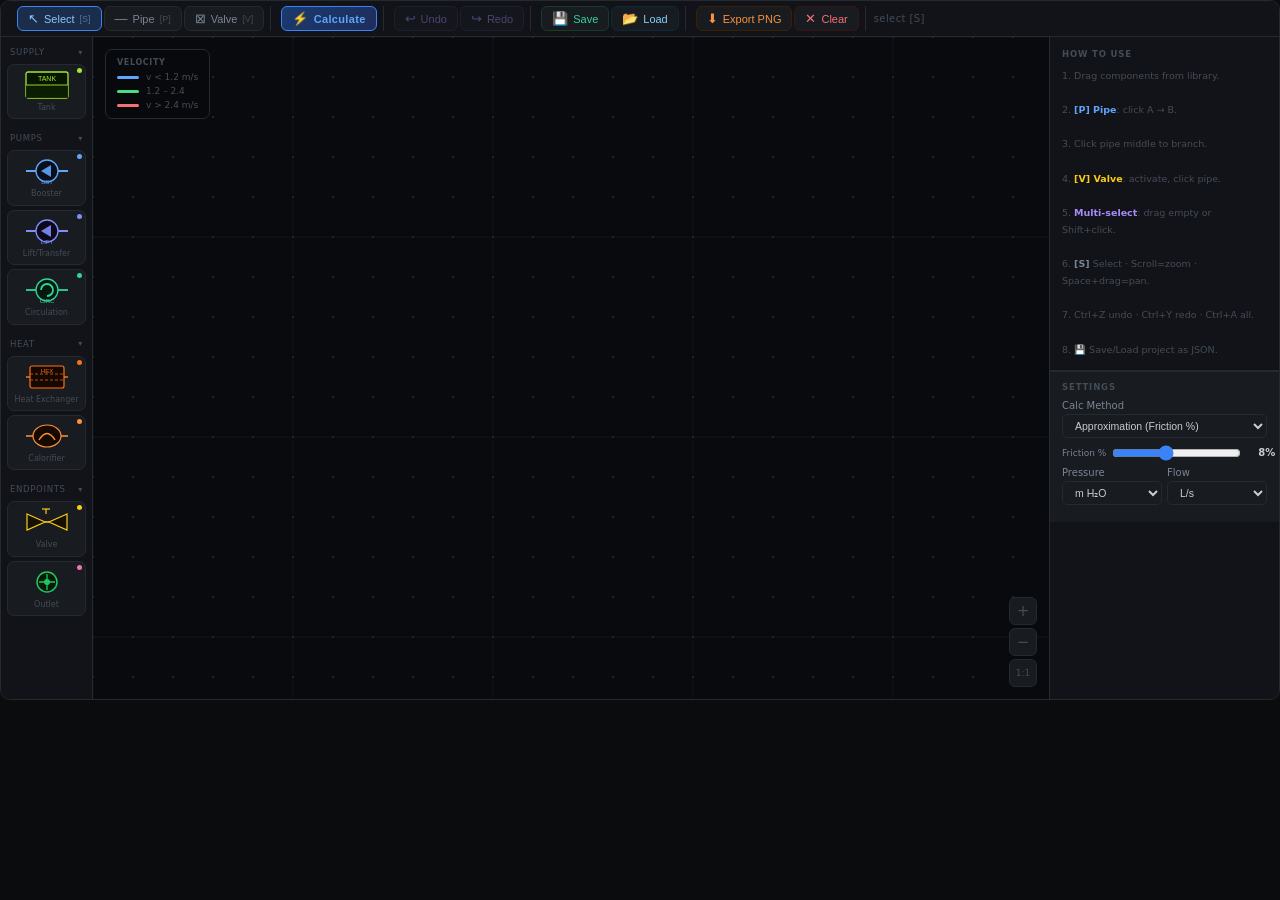
==== index.html @ 81c9b63c "Rename HCE12.html to index.html" ====
<!DOCTYPE html>
<html lang="en">
<head>
<meta charset="UTF-8">
<title>Hydraulic P&ID v12</title>
<style>
*{box-sizing:border-box;margin:0;padding:0}
:root{
  --bg:#0b0c0e;--bg2:#111318;--bg3:#181b20;--bg4:#1e2228;
  --brd:#252930;--brd2:#2e343d;
  --txt:#c8cdd6;--txt2:#7a8494;--txt3:#444c58;
  --blue:#3b82f6;--blue2:#1d4ed8;--blue-dim:#1a2d4a;
  --green:#22c55e;--green-dim:#0d2818;
  --red:#ef4444;--red-dim:#2a0d0d;
  --orange:#f97316;--orange-dim:#2a1200;
  --yellow:#eab308;--yellow-dim:#221a00;
  --purple:#a78bfa;--purple-dim:#1e1535;
}
body{background:var(--bg);color:var(--txt);font-family:'Segoe UI',system-ui,sans-serif;font-size:12px}
#app{display:flex;flex-direction:column;height:700px;border:1px solid var(--brd);border-radius:10px;overflow:hidden;background:var(--bg)}

/* ═══ TOP TOOLBAR ═══ */
#bar{display:flex;align-items:center;gap:2px;padding:5px 10px;border-bottom:1px solid var(--brd);background:var(--bg2);flex-shrink:0;flex-wrap:wrap}
.tb-group{display:flex;align-items:center;gap:2px;padding:0 6px;border-right:1px solid var(--brd);margin-right:2px}
.tb-group:last-child{border-right:none;margin-right:0}
.tb{display:inline-flex;align-items:center;gap:5px;padding:5px 10px;font-size:11px;border:1px solid var(--brd);border-radius:6px;background:var(--bg3);color:var(--txt2);cursor:pointer;user-select:none;white-space:nowrap;transition:all .15s;font-weight:500}
.tb:hover{background:var(--bg4);color:var(--txt);border-color:var(--brd2)}
.tb.on{background:var(--blue-dim);border-color:var(--blue);color:#93c5fd}
.tb.red{color:#f87171;border-color:#3a1515}.tb.red:hover{background:var(--red-dim)}
.tb.calc{background:linear-gradient(135deg,#1a3a6e,#1e2d5a);color:#60a5fa;border-color:var(--blue);font-weight:600;letter-spacing:.03em}
.tb.calc:hover{background:linear-gradient(135deg,#1f4480,#2534a0);color:#93c5fd}
.tb.undo{color:var(--purple);border-color:#3a2a5a}.tb.undo:hover{background:var(--purple-dim)}
.tb.pdf{color:#fb923c;border-color:#3a2000}.tb.pdf:hover{background:var(--orange-dim)}
.tb-icon{font-size:13px;line-height:1}
#mtag{font-size:10px;color:var(--txt3);margin-left:4px;letter-spacing:.04em}

/* ═══ BODY ═══ */
#body{display:flex;flex:1;overflow:hidden;min-height:0}

/* ═══ LIBRARY ═══ */
#lib{width:92px;border-right:1px solid var(--brd);background:var(--bg2);overflow-y:auto;padding:8px 6px;flex-shrink:0;display:flex;flex-direction:column;gap:0}
.lib-group{margin-bottom:8px}
.lib-group-header{display:flex;align-items:center;justify-content:space-between;font-size:8.5px;color:var(--txt3);text-transform:uppercase;letter-spacing:.08em;margin-bottom:5px;padding:2px 3px;cursor:pointer;border-radius:3px;user-select:none}
.lib-group-header:hover{color:var(--txt2)}
.lib-group-header .arr{font-size:8px;transition:transform .15s}
.lib-group.collapsed .arr{transform:rotate(-90deg)}
.lib-group.collapsed .lib-group-items{display:none}
.li{display:flex;flex-direction:column;align-items:center;gap:3px;padding:6px 4px 5px;border:1px solid var(--brd);border-radius:7px;cursor:grab;margin-bottom:4px;background:var(--bg3);user-select:none;transition:all .15s;position:relative}
.li:hover{border-color:var(--blue);background:var(--blue-dim);transform:translateY(-1px);box-shadow:0 3px 12px rgba(59,130,246,.15)}
.li:hover span{color:#93c5fd}
.li span{font-size:8px;color:var(--txt3);text-align:center;line-height:1.3;margin-top:1px}
.li .type-dot{position:absolute;top:3px;right:3px;width:5px;height:5px;border-radius:50%}

/* ═══ CANVAS ═══ */
#cvwrap{flex:1;position:relative;overflow:hidden;background:var(--bg);cursor:default}
#cv{position:absolute;top:0;left:0}
#legends{position:absolute;top:12px;left:12px;background:rgba(8,9,12,.93);border:1px solid var(--brd);border-radius:7px;padding:8px 11px;font-size:9px;pointer-events:none}
.leg-hd{font-size:8px;font-weight:600;color:var(--txt3);letter-spacing:.08em;text-transform:uppercase;margin-bottom:5px}
.leg-row{display:flex;align-items:center;gap:7px;margin-bottom:4px;color:var(--txt3)}
.leg-row:last-child{margin-bottom:0}
.leg-line{width:22px;height:3px;border-radius:2px;flex-shrink:0}
#zctrl{position:absolute;bottom:12px;right:12px;display:flex;flex-direction:column;gap:3px}
.zb{width:28px;height:28px;border:1px solid var(--brd);border-radius:6px;background:var(--bg3);color:var(--txt3);font-size:15px;cursor:pointer;display:flex;align-items:center;justify-content:center;transition:all .12s}
.zb:hover{background:var(--bg4);color:var(--txt);border-color:var(--brd2)}

/* selection box */
#sel-box{position:absolute;pointer-events:none;border:1px dashed var(--blue);background:rgba(59,130,246,.07);display:none;border-radius:2px}

/* ═══ RIGHT PANEL ═══ */
#rp{width:230px;border-left:1px solid var(--brd);display:flex;flex-direction:column;background:var(--bg2);flex-shrink:0;overflow:hidden}
#rp-props{flex:0 0 auto;overflow-y:auto;padding:12px;border-bottom:1px solid var(--brd);max-height:360px}
#rp-results{flex:1;overflow-y:auto;padding:12px;display:none}
#rp-bot{padding:10px 12px;background:var(--bg3);flex-shrink:0;border-top:1px solid var(--brd)}
.stit{font-size:8.5px;font-weight:600;color:var(--txt3);letter-spacing:.1em;text-transform:uppercase;margin-bottom:8px}
.fld{margin-bottom:7px}.fld label{display:flex;align-items:center;gap:4px;font-size:10px;color:var(--txt2);margin-bottom:3px}
.fld input,.fld select{width:100%;padding:4px 8px;font-size:10.5px;border:1px solid var(--brd);border-radius:5px;background:var(--bg3);color:var(--txt);outline:none;transition:border-color .12s}
.fld input:focus{border-color:var(--blue)}
.fld select:focus{border-color:var(--blue)}
.of{border-color:var(--green-dim)!important;background:#020c06!important;color:var(--green)!important;font-weight:500;cursor:default}
.wf{border-color:var(--yellow-dim)!important;background:#110e00!important;color:var(--yellow)!important;font-weight:500}
.uf{border-color:#3a2500!important;background:#100900!important;color:#fb923c!important;font-style:italic}
.urow{display:flex;gap:5px}.urow .fld{flex:1}
.xb{width:100%;padding:4px 8px;font-size:10.5px;background:transparent;border-radius:5px;cursor:pointer;margin-top:4px;border:1px solid var(--brd);color:var(--txt3);transition:all .12s;font-weight:500}
.xb:hover{background:var(--bg4);color:var(--txt)}
.xb.r{color:#f87171;border-color:#3a1515}.xb.r:hover{background:var(--red-dim)}
.xb.g{color:var(--green);border-color:#1a4a1a;background:var(--green-dim)}.xb.g:hover{background:#102010}
.rr{display:flex;justify-content:space-between;align-items:center;padding:4px 0;border-bottom:1px solid var(--brd)}
.rr:last-child{border-bottom:none}
.rl{font-size:9px;color:var(--txt3)}.rv{font-size:10px;font-weight:500;color:var(--txt2)}
.rv.ok{color:var(--green)}.rv.w{color:var(--yellow)}.rv.er{color:var(--red)}.rv.i{color:#60a5fa}.rv.v{color:var(--purple)}
.bdg{display:inline-block;padding:2px 9px;border-radius:5px;font-size:9px;font-weight:700}
.bdg.ok{background:var(--green-dim);color:var(--green);border:1px solid #1a4a1a}
.bdg.er{background:var(--red-dim);color:var(--red);border:1px solid #4a1a1a}
.bdg.w{background:var(--yellow-dim);color:var(--yellow);border:1px solid #4a2a00}
.to{font-size:7px;background:var(--green-dim);color:var(--green);border:1px solid #1a4a1a;border-radius:3px;padding:1px 4px}
.tu{font-size:7px;background:var(--orange-dim);color:#fb923c;border:1px solid #4a2000;border-radius:3px;padding:1px 4px}
.pbox{background:var(--bg3);border:1px solid var(--brd);border-radius:6px;padding:7px 9px;margin-bottom:6px}
.pbox-t{font-size:8px;color:var(--txt3);text-transform:uppercase;letter-spacing:.06em;margin-bottom:4px;font-weight:700}
.sl-r{display:flex;align-items:center;gap:6px;margin-bottom:6px}
.sl-r label{font-size:9px;color:var(--txt2);white-space:nowrap}
.sl-r input[type=range]{flex:1;accent-color:var(--blue)}
.sl-r span{font-size:10px;font-weight:600;min-width:28px;text-align:right;color:var(--txt)}
.htxt{font-size:9.5px;color:var(--txt3);line-height:1.8}
.htxt b{color:var(--txt2)}
.sect-div{height:1px;background:var(--brd);margin:7px 0}
.thermal-box{background:var(--orange-dim);border:1px solid #3a2000;border-radius:5px;padding:6px 8px;margin-top:6px}
.thermal-box .pbox-t{color:var(--orange)}
.curve-box{background:var(--purple-dim);border:1px solid #3a2a5a;border-radius:5px;padding:6px 8px;margin-top:6px}
.curve-box .pbox-t{color:var(--purple)}
.curve-row{display:flex;gap:4px;margin-bottom:4px;align-items:center}
.curve-row input{flex:1;padding:3px 6px;font-size:10px;border:1px solid var(--brd);border-radius:4px;background:var(--bg3);color:var(--txt);outline:none}
.curve-row input:focus{border-color:var(--purple)}
.curve-row span{font-size:9px;color:var(--txt3);min-width:20px}
.curve-add{font-size:9px;color:var(--purple);background:transparent;border:1px dashed #3a2a5a;border-radius:4px;cursor:pointer;padding:3px 8px;width:100%;margin-top:2px}
.curve-add:hover{background:var(--purple-dim)}
.multi-hint{position:absolute;bottom:46px;left:50%;transform:translateX(-50%);background:rgba(20,25,35,.92);border:1px solid var(--brd2);border-radius:6px;padding:5px 12px;font-size:9px;color:var(--txt2);white-space:nowrap;pointer-events:none;display:none}
.tb.save{color:#34d399;border-color:#1a3a2a}.tb.save:hover{background:#071a10}
#flash{position:absolute;top:10px;left:50%;transform:translateX(-50%);background:rgba(15,20,30,.96);border:1px solid var(--brd2);border-radius:6px;padding:4px 14px;font-size:9.5px;color:var(--txt2);white-space:nowrap;pointer-events:none;opacity:0;transition:opacity .25s;z-index:99}
</style>
</head>
<body>

<div id="app">

<!-- TOP BAR -->
<div id="bar">
  <div class="tb-group">
    <button class="tb on" id="bsel"><span class="tb-icon">↖</span> Select <small style="opacity:.45;font-size:9px">[S]</small></button>
    <button class="tb" id="bpip"><span class="tb-icon">—</span> Pipe <small style="opacity:.45;font-size:9px">[P]</small></button>
    <button class="tb" id="bvlv"><span class="tb-icon">⊠</span> Valve <small style="opacity:.45;font-size:9px">[V]</small></button>
  </div>
  <div class="tb-group">
    <button class="tb calc" id="bcalc"><span class="tb-icon">⚡</span> Calculate</button>
  </div>
  <div class="tb-group">
    <button class="tb undo" id="bundo" title="Ctrl+Z"><span class="tb-icon">↩</span> Undo</button>
    <button class="tb undo" id="bredo" title="Ctrl+Y"><span class="tb-icon">↪</span> Redo</button>
  </div>
  <div class="tb-group">
    <button class="tb save" id="bsave" title="Ctrl+S"><span class="tb-icon">💾</span> Save</button>
    <button class="tb save" id="bload" style="color:#7dd3fc;border-color:#0a2a3a"><span class="tb-icon">📂</span> Load</button>
    <input type="file" id="file-load" accept=".json" style="display:none">
  </div>
  <div class="tb-group">
    <button class="tb pdf" id="bexport"><span class="tb-icon">⬇</span> Export PNG</button>
    <button class="tb red" id="bclr"><span class="tb-icon">✕</span> Clear</button>
  </div>
  <span id="mtag">select [S]</span>
</div>

<div id="body">

<!-- LIBRARY -->
<div id="lib">

  <div class="lib-group" id="grp-supply">
    <div class="lib-group-header" onclick="toggleGroup('grp-supply')">Supply <span class="arr">▾</span></div>
    <div class="lib-group-items">
      <div class="li" draggable="true" data-type="tank">
        <div class="type-dot" style="background:#a3e635"></div>
        <svg width="44" height="28" viewBox="0 0 44 28" fill="none">
          <rect x="1" y="1" width="42" height="26" rx="2" stroke="#a3e635" stroke-width="1.3" fill="#081500"/>
          <rect x="1" y="14" width="42" height="13" fill="#0e2000" opacity=".9"/>
          <line x1="1" y1="14" x2="43" y2="14" stroke="#a3e635" stroke-width=".9"/>
          <text x="22" y="10" text-anchor="middle" fill="#a3e635" font-size="7" font-family="sans-serif">TANK</text>
        </svg><span>Tank</span>
      </div>
    </div>
  </div>

  <div class="lib-group" id="grp-pumps">
    <div class="lib-group-header" onclick="toggleGroup('grp-pumps')">Pumps <span class="arr">▾</span></div>
    <div class="lib-group-items">
      <div class="li" draggable="true" data-type="pump-booster">
        <div class="type-dot" style="background:#60a5fa"></div>
        <svg width="44" height="28" viewBox="0 0 44 28" fill="none">
          <circle cx="22" cy="14" r="11" stroke="#60a5fa" stroke-width="1.3" fill="#080f1a"/>
          <path d="M16 14L26 8L26 20Z" fill="#60a5fa" opacity=".9"/>
          <line x1="1" y1="14" x2="11" y2="14" stroke="#60a5fa" stroke-width="1.8"/>
          <line x1="33" y1="14" x2="43" y2="14" stroke="#60a5fa" stroke-width="1.8"/>
          <text x="22" y="27" text-anchor="middle" fill="#60a5fa" font-size="6" font-family="sans-serif">BST</text>
        </svg><span>Booster</span>
      </div>
      <div class="li" draggable="true" data-type="pump-lift">
        <div class="type-dot" style="background:#818cf8"></div>
        <svg width="44" height="28" viewBox="0 0 44 28" fill="none">
          <circle cx="22" cy="14" r="11" stroke="#818cf8" stroke-width="1.3" fill="#0c0a1a"/>
          <path d="M16 14L26 8L26 20Z" fill="#818cf8" opacity=".9"/>
          <line x1="1" y1="14" x2="11" y2="14" stroke="#818cf8" stroke-width="1.8"/>
          <line x1="33" y1="14" x2="43" y2="14" stroke="#818cf8" stroke-width="1.8"/>
          <text x="22" y="27" text-anchor="middle" fill="#818cf8" font-size="6" font-family="sans-serif">LIFT</text>
        </svg><span>Lift/Transfer</span>
      </div>
      <div class="li" draggable="true" data-type="pump-circ">
        <div class="type-dot" style="background:#34d399"></div>
        <svg width="44" height="28" viewBox="0 0 44 28" fill="none">
          <circle cx="22" cy="14" r="11" stroke="#34d399" stroke-width="1.3" fill="#041a10"/>
          <path d="M16 14 A6 6 0 1 1 22 20" stroke="#34d399" stroke-width="1.8" fill="none"/>
          <line x1="1" y1="14" x2="11" y2="14" stroke="#34d399" stroke-width="1.8"/>
          <line x1="33" y1="14" x2="43" y2="14" stroke="#34d399" stroke-width="1.8"/>
          <text x="22" y="27" text-anchor="middle" fill="#34d399" font-size="6" font-family="sans-serif">CIRC</text>
        </svg><span>Circulation</span>
      </div>
    </div>
  </div>

  <div class="lib-group" id="grp-heat">
    <div class="lib-group-header" onclick="toggleGroup('grp-heat')">Heat <span class="arr">▾</span></div>
    <div class="lib-group-items">
      <div class="li" draggable="true" data-type="hex">
        <div class="type-dot" style="background:#f97316"></div>
        <svg width="44" height="28" viewBox="0 0 44 28" fill="none">
          <rect x="5" y="3" width="34" height="22" rx="2" stroke="#f97316" stroke-width="1.2" fill="#160800"/>
          <line x1="5" y1="11" x2="39" y2="11" stroke="#f97316" stroke-width=".7" stroke-dasharray="3,2"/>
          <line x1="5" y1="17" x2="39" y2="17" stroke="#f97316" stroke-width=".7" stroke-dasharray="3,2"/>
          <line x1="1" y1="14" x2="5" y2="14" stroke="#f97316" stroke-width="1.5"/>
          <line x1="39" y1="14" x2="43" y2="14" stroke="#f97316" stroke-width="1.5"/>
          <text x="22" y="10" text-anchor="middle" fill="#f97316" font-size="6" font-family="sans-serif">HEX</text>
        </svg><span>Heat Exchanger</span>
      </div>
      <div class="li" draggable="true" data-type="calorifier">
        <div class="type-dot" style="background:#fb923c"></div>
        <svg width="44" height="28" viewBox="0 0 44 28" fill="none">
          <ellipse cx="22" cy="14" rx="14" ry="11" stroke="#fb923c" stroke-width="1.2" fill="#160a00"/>
          <path d="M14 18 Q22 5 30 18" stroke="#fb923c" stroke-width="1.3" fill="none"/>
          <line x1="1" y1="14" x2="8" y2="14" stroke="#fb923c" stroke-width="1.5"/>
          <line x1="36" y1="14" x2="43" y2="14" stroke="#fb923c" stroke-width="1.5"/>
        </svg><span>Calorifier</span>
      </div>
    </div>
  </div>

  <div class="lib-group" id="grp-end">
    <div class="lib-group-header" onclick="toggleGroup('grp-end')">Endpoints <span class="arr">▾</span></div>
    <div class="lib-group-items">
      <div class="li" draggable="true" data-type="valve">
        <div class="type-dot" style="background:#facc15"></div>
        <svg width="44" height="28" viewBox="0 0 44 28" fill="none">
          <polygon points="2,6 20,14 2,22" stroke="#facc15" stroke-width="1.2" fill="#161000"/>
          <polygon points="42,6 24,14 42,22" stroke="#facc15" stroke-width="1.2" fill="#161000"/>
          <line x1="20" y1="14" x2="24" y2="14" stroke="#facc15" stroke-width="1.5"/>
          <line x1="21" y1="6" x2="21" y2="1" stroke="#facc15" stroke-width="1.2"/>
          <line x1="17" y1="1" x2="25" y2="1" stroke="#facc15" stroke-width="1.2"/>
        </svg><span>Valve</span>
      </div>
      <div class="li" draggable="true" data-type="outlet">
        <div class="type-dot" style="background:#f472b6"></div>
        <svg width="44" height="28" viewBox="0 0 44 28" fill="none">
          <circle cx="22" cy="14" r="10" stroke="#22c55e" stroke-width="1.5" fill="#051a0a"/>
          <line x1="14" y1="14" x2="30" y2="14" stroke="#22c55e" stroke-width="1.3"/>
          <line x1="22" y1="6" x2="22" y2="22" stroke="#22c55e" stroke-width="1.3"/>
          <circle cx="22" cy="14" r="3" fill="#22c55e"/>
        </svg><span>Outlet</span>
      </div>
    </div>
  </div>

</div>

<!-- CANVAS -->
<div id="cvwrap">
  <canvas id="cv"></canvas>
  <div id="sel-box"></div>
  <div id="flash"></div>
  <div id="legends">
    <div class="leg-hd">Velocity</div>
    <div class="leg-row"><div class="leg-line" style="background:#60a5fa"></div><span>v &lt; 1.2 m/s</span></div>
    <div class="leg-row"><div class="leg-line" style="background:#4ade80"></div><span>1.2 – 2.4</span></div>
    <div class="leg-row"><div class="leg-line" style="background:#f87171"></div><span>v &gt; 2.4 m/s</span></div>
  </div>
  <div id="zctrl">
    <div class="zb" id="zin">+</div>
    <div class="zb" id="zout">−</div>
    <div class="zb" id="zrst" style="font-size:9px">1:1</div>
  </div>
  <div class="multi-hint" id="multi-hint">Shift+click to add • drag empty = box select</div>
</div>

<!-- RIGHT PANEL -->
<div id="rp">
  <div id="rp-props">
    <div id="phint">
      <div class="stit">How to Use</div>
      <p class="htxt">
        1. Drag components from library.<br><br>
        2. <b style="color:#60a5fa">[P] Pipe</b>: click A → B.<br><br>
        3. Click pipe middle to branch.<br><br>
        4. <b style="color:#facc15">[V] Valve</b>: activate, click pipe.<br><br>
        5. <b style="color:#a78bfa">Multi-select</b>: drag empty or Shift+click.<br><br>
        6. <b>[S]</b> Select · Scroll=zoom · Space+drag=pan.<br><br>
        7. Ctrl+Z undo · Ctrl+Y redo · Ctrl+A all.<br><br>
        8. 💾 Save/Load project as JSON.
      </p>
    </div>
    <div id="pprops" style="display:none">
      <div class="stit" id="ptit">Properties</div>
      <div id="pfields"></div>
      <div id="pbtns"></div>
    </div>
  </div>
  <div id="rp-results">
    <div class="stit">Results</div>
    <div id="rcont"></div>
  </div>
  <div id="rp-bot">
    <div class="stit">Settings</div>
    <div class="fld">
      <label>Calc Method</label>
      <select id="calc-method">
        <option value="rule">Approximation (Friction %)</option>
        <option value="hw">Hazen-Williams</option>
      </select>
    </div>
    <div id="rot-set">
      <div class="sl-r"><label>Friction %</label><input type="range" id="fsl" min="6" max="11" step="1" value="8"><span id="fval">8%</span></div>
    </div>
    <div id="hw-set" style="display:none">
      <div class="fld"><label>Material (C value)</label>
        <select id="hw-c">
          <option value="150">PVC / PE — C=150</option>
          <option value="148">PPR — C=148</option>
          <option value="140">Copper — C=140</option>
          <option value="130" selected>New Steel — C=130</option>
          <option value="120">Galv. Steel — C=120</option>
          <option value="100">Cast Iron — C=100</option>
          <option value="80">Old Iron — C=80</option>
        </select>
      </div>
    </div>
    <div class="urow">
      <div class="fld"><label>Pressure</label><select id="up"><option value="m" selected>m H₂O</option><option value="bar">bar</option><option value="psi">psi</option><option value="kpa">kPa</option></select></div>
      <div class="fld"><label>Flow</label><select id="uf"><option value="ls">L/s</option><option value="lm">L/min</option><option value="m3h">m³/h</option></select></div>
    </div>
  </div>
</div>

</div><!-- /body -->
</div><!-- /app -->

<script>
// ═══════════════════════════════════════════════════
//  FIX #10 — NAMED CONSTANTS
// ═══════════════════════════════════════════════════
const SNAP_GRID       = 20;
const HIT_RADIUS      = 28;
const VALVE_HIT_R     = 18;
const PIPE_HIT_W      = 13;
const PIPE_HIT_T_MIN  = 0.08;
const PIPE_HIT_T_MAX  = 0.92;
const LABEL_ZOOM_MIN  = 0.45;
const LABEL_ZOOM_SML  = 0.32;
const GRID_STEP       = 40;
const ZOOM_MIN        = 0.08;
const ZOOM_MAX        = 8;
const HISTORY_LIMIT   = 30;
const AUTOSAVE_KEY    = 'hydraulic_pid_v12';

// ═══════════════════════════════════════════════════
//  CORE SETUP
// ═══════════════════════════════════════════════════
const cv=document.getElementById('cv'),ctx=cv.getContext('2d'),wrap=document.getElementById('cvwrap');
let W,H,zoom=1,panX=0,panY=0,isPanning=false,panStart={x:0,y:0};

// FIX #5 — requestAnimationFrame scheduler (no more 200 redraws/sec on drag)
let rafPending=false;
function scheduleDraw(){
  if(!rafPending){rafPending=true;requestAnimationFrame(()=>{draw();rafPending=false;});}
}
function rsz(){W=wrap.clientWidth;H=wrap.clientHeight;cv.width=W;cv.height=H;scheduleDraw();}
const ro=new ResizeObserver(rsz);ro.observe(wrap);

function toggleGroup(id){document.getElementById(id).classList.toggle('collapsed');}

// Flash helper
let _flashT=null;
function showFlash(msg,col){
  const el=document.getElementById('flash');
  el.textContent=msg;el.style.color=col||'#c8cdd6';el.style.opacity='1';
  if(_flashT)clearTimeout(_flashT);
  _flashT=setTimeout(()=>{el.style.opacity='0';},1500);
}

// FIX #11 — reliable UID
const uid=()=>Math.random().toString(36).slice(2,9)+Date.now().toString(36);

// ═══════════════════════════════════════════════════
//  STATE
// ═══════════════════════════════════════════════════
let nodes=[],pipes=[],sel=null,selSet=new Set(),mode='sel',pipeSt=null;
let drag=null,doff={x:0,y:0},mp={x:0,y:0};
let calc=false,ncnt={};
let boxSelecting=false,boxStart={x:0,y:0},boxEnd={x:0,y:0};
let multiDragStart=null,multiDragOffsets=[];

// ═══════════════════════════════════════════════════
//  FIX #2 & #3 — UNDO/REDO with deep copy curvePoints + ncnt save
// ═══════════════════════════════════════════════════
let history=[],historyPtr=-1;
function deepNode(n){
  return{...n,curvePoints:Array.isArray(n.curvePoints)?n.curvePoints.map(p=>({...p})):[]};
}
function snapshot(){
  const s=JSON.stringify({
    nodes:nodes.map(deepNode),
    pipes:pipes.map(p=>({...p,nA:p.nA?.id,nB:p.nB?.id,valve:p.valve?.id})),
    ncnt:{...ncnt}
  });
  history=history.slice(0,historyPtr+1);
  history.push(s);
  historyPtr=history.length-1;
  if(history.length>HISTORY_LIMIT){history.shift();historyPtr=history.length-1;}
  updateUndoRedo();
  _autoSave(s);
}
function updateUndoRedo(){
  document.getElementById('bundo').style.opacity=historyPtr>0?'1':'0.4';
  document.getElementById('bredo').style.opacity=historyPtr<history.length-1?'1':'0.4';
}
function restoreSnap(s){
  const d=JSON.parse(s);
  nodes=d.nodes.map(deepNode);
  ncnt=d.ncnt||{};
  pipes=d.pipes.map(p=>{
    const r={...p};
    r.nA=nodes.find(n=>n.id===p.nA)||null;
    r.nB=nodes.find(n=>n.id===p.nB)||null;
    r.valve=p.valve?nodes.find(n=>n.id===p.valve)||null:null;
    return r;
  });
  sel=null;selSet.clear();calc=false;
  document.getElementById('phint').style.display='';
  document.getElementById('pprops').style.display='none';
  scheduleDraw();
}
function undo(){
  if(historyPtr>0){historyPtr--;restoreSnap(history[historyPtr]);updateUndoRedo();showFlash('↩ Undo','#a78bfa');}
}
function redo(){
  if(historyPtr<history.length-1){historyPtr++;restoreSnap(history[historyPtr]);updateUndoRedo();showFlash('↪ Redo','#a78bfa');}
}

// ═══════════════════════════════════════════════════
//  FIX #6 — AUTO-SAVE + SAVE/LOAD PROJECT JSON
// ═══════════════════════════════════════════════════
function _autoSave(snapStr){
  try{localStorage.setItem(AUTOSAVE_KEY,snapStr);}catch(e){}
}
function autoLoad(){
  try{
    const raw=localStorage.getItem(AUTOSAVE_KEY);
    if(raw){restoreSnap(raw);showFlash('✓ Last session restored','#22c55e');}
  }catch(e){}
}
function saveProject(){
  const data={
    version:12,
    nodes:nodes.map(deepNode),
    pipes:pipes.map(p=>({...p,nA:p.nA?.id,nB:p.nB?.id,valve:p.valve?.id})),
    ncnt:{...ncnt},
    settings:{
      calcMethod:document.getElementById('calc-method').value,
      fric:document.getElementById('fsl').value,
      hwC:document.getElementById('hw-c').value,
      up:document.getElementById('up').value,
      uf2:document.getElementById('uf').value
    }
  };
  const blob=new Blob([JSON.stringify(data,null,2)],{type:'application/json'});
  const a=document.createElement('a');
  a.download='hydraulic_'+Date.now()+'.json';
  a.href=URL.createObjectURL(blob);a.click();
  showFlash('💾 Project saved','#34d399');
}
function loadProject(file){
  const reader=new FileReader();
  reader.onload=e=>{
    try{
      const data=JSON.parse(e.target.result);
      if(data.settings){
        document.getElementById('calc-method').value=data.settings.calcMethod||'rule';
        document.getElementById('fsl').value=data.settings.fric||8;
        document.getElementById('fval').textContent=(data.settings.fric||8)+'%';
        document.getElementById('hw-c').value=data.settings.hwC||130;
        document.getElementById('up').value=data.settings.up||'m';
        document.getElementById('uf').value=data.settings.uf2||'ls';
        document.getElementById('calc-method').dispatchEvent(new Event('change'));
      }
      restoreSnap(JSON.stringify({nodes:data.nodes,pipes:data.pipes,ncnt:data.ncnt||{}}));
      snapshot();
      showFlash('📂 Project loaded','#7dd3fc');
    }catch(err){showFlash('✗ Invalid file','#ef4444');}
  };
  reader.readAsText(file);
}

// ═══════════════════════════════════════════════════
//  IPC FIXTURE UNITS
// ═══════════════════════════════════════════════════
const FU_T=[[0,0],[1,.05],[2,.07],[4,.11],[6,.14],[10,.18],[20,.27],[30,.33],[50,.42],[100,.60],[200,.85],[500,1.38],[1000,1.95]];
function fu2ls(f){
  if(f<=0)return 0;
  for(let i=0;i<FU_T.length-1;i++){
    const[a,b]=FU_T[i],[c,d]=FU_T[i+1];
    if(f<=c)return b+(f-a)/(c-a)*(d-b);
  }
  return FU_T[FU_T.length-1][1];
}

// ═══════════════════════════════════════════════════
//  UNIT CONVERSIONS
// ═══════════════════════════════════════════════════
const gPU=()=>document.getElementById('up').value;
const gFU=()=>document.getElementById('uf').value;
function m2b(m){return m/10.2;}
function pd(bar){const u=gPU(),v=u==='m'?bar*10.2:u==='psi'?bar*14.504:u==='kpa'?bar*100:bar;return v.toFixed(2)+' '+(u==='m'?'m':u);}
function pl(){const u=gPU();return u==='m'?'m H₂O':u==='psi'?'psi':u==='kpa'?'kPa':'bar';}
function p2d(bar){const u=gPU();return u==='m'?+(bar*10.2).toFixed(2):u==='psi'?+(bar*14.504).toFixed(2):u==='kpa'?+(bar*100).toFixed(1):+bar.toFixed(3);}
function d2p(v){const u=gPU();return u==='m'?v/10.2:u==='psi'?v/14.504:u==='kpa'?v/100:v;}
function fd(ls){const u=gFU();return u==='lm'?(ls*60).toFixed(2)+' L/m':u==='m3h'?(ls*3.6).toFixed(3)+' m³/h':ls.toFixed(3)+' L/s';}
function fl(){const u=gFU();return u==='lm'?'L/min':u==='m3h'?'m³/h':'L/s';}
function f2d(ls){const u=gFU();return u==='lm'?+(ls*60).toFixed(3):u==='m3h'?+(ls*3.6).toFixed(4):+ls.toFixed(4);}
function d2f(v){const u=gFU();return u==='lm'?v/60:u==='m3h'?v/3.6:v;}

// ═══════════════════════════════════════════════════
//  COORDINATE TRANSFORMS
// ═══════════════════════════════════════════════════
function w2s(x,y){return{x:x*zoom+panX,y:y*zoom+panY};}
function s2w(x,y){return{x:(x-panX)/zoom,y:(y-panY)/zoom};}
function hwLoss(L,Q_ls,D_mm,C){
  const Leq=L*1.25,Q=Q_ls/1000,D=D_mm/1000;
  if(Q<1e-9||D<1e-6)return 0;
  return 10.67*Leq*Math.pow(Q,1.852)/(Math.pow(C,1.852)*Math.pow(D,4.87));
}

// ═══════════════════════════════════════════════════
//  NODE TYPES
// ═══════════════════════════════════════════════════
const TC={
  'tank':{s:'#a3e635',f:'#081500',label:'TANK'},
  'pump-booster':{s:'#60a5fa',f:'#080f1a',label:'BST'},
  'pump-lift':{s:'#818cf8',f:'#0c0a1a',label:'LIFT'},
  'pump-circ':{s:'#34d399',f:'#041a10',label:'CIRC'},
  'hex':{s:'#f97316',f:'#160800',label:'HEX'},
  'calorifier':{s:'#fb923c',f:'#160a00',label:'CAL'},
  'valve':{s:'#facc15',f:'#161000',label:'V'},
  'outlet':{s:'#22c55e',f:'#051a0a',label:'OUT'},
  'junc':{s:'#7dd3fc',f:'#001620',label:'·'}
};
function isPump(t){return t==='pump-booster'||t==='pump-lift'||t==='pump-circ';}
function isHeat(t){return t==='hex'||t==='calorifier';}
function mkN(type,wx,wy){
  ncnt[type]=(ncnt[type]||0)+1;
  const c=TC[type]||{label:type};
  const L=c.label+ncnt[type];
  const b={id:uid(),type,wx,wy,label:L,cl:'',rP:undefined};
  if(type==='tank')return{...b,elev:10,pbar:0};
  if(type==='pump-booster')return{...b,hm:null,fls:1.5,flip:false,rH:undefined,pumpType:'booster',curvePoints:[]};
  if(type==='pump-lift')return{...b,hm:null,fls:1.5,flip:false,rH:undefined,pumpType:'lift',liftElev:10,curvePoints:[]};
  if(type==='pump-circ')return{...b,hm:null,flip:false,rH:undefined,pumpType:'circ',circMethod:'fu',circFU:50,circRisers:5,circHeatLoss:500,circFls:undefined,curvePoints:[]};
  if(type==='valve')return{...b,kv:25,pdrop:undefined};
  if(type==='outlet')return{...b,fm:'manual',fls:.3,fu:6,rbar:1.5,elev:0,sP:undefined,fP:undefined,flowDownstream:undefined};
  if(type==='hex')return{...b,pdm:3,Tin:80,Tout:60,mflow:1,cpFluid:4.18,Qkw:undefined};
  if(type==='calorifier')return{...b,pdm:3,Tin:80,Tout:60,mflow:1,cpFluid:4.18,Qkw:undefined};
  if(type==='junc')return{...b,eqLoss:0};
  return b;
}

// Pump curve interpolation
function pumpCurveHead(pump,flowLs){
  const pts=pump.curvePoints||[];if(!pts.length)return null;
  const sorted=[...pts].sort((a,bb)=>a.q-bb.q);
  if(flowLs<=sorted[0].q)return sorted[0].h;
  if(flowLs>=sorted[sorted.length-1].q)return sorted[sorted.length-1].h;
  for(let i=0;i<sorted.length-1;i++){
    const aa=sorted[i],bb=sorted[i+1];
    if(flowLs>=aa.q&&flowLs<=bb.q){const tt=(flowLs-aa.q)/(bb.q-aa.q);return aa.h+tt*(bb.h-aa.h);}
  }
  return null;
}

// ═══════════════════════════════════════════════════
//  DRAW COLORS
// ═══════════════════════════════════════════════════
function velClr(v){if(v===undefined||!calc)return'#2e3540';if(v<1.2)return'#60a5fa';if(v<=2.4)return'#4ade80';return'#f87171';}
function nClr(n){
  const base=TC[n.type]||{s:'#888',f:'#1a1a1a'};
  if(!calc)return base;
  if(n.type==='outlet'){
    const p=n.rP,r=n.rbar||1.5;
    if(p===undefined)return{...base,s:'#444'};
    if(p>=r)return{...base,s:'#22c55e',f:'#041a04'};
    if(p>=r*.7)return{...base,s:'#eab308',f:'#141000'};
    return{...base,s:'#ef4444',f:'#1a0404'};
  }
  return base;
}

// ═══════════════════════════════════════════════════
//  DRAW HELPERS
// ═══════════════════════════════════════════════════
function bgText(text,x,y,align,baseline,fg,bg){
  ctx.save();ctx.font='bold 8.5px "Segoe UI",sans-serif';ctx.textAlign=align;ctx.textBaseline=baseline;
  const m=ctx.measureText(text),pad=2;
  const bx=align==='center'?x-m.width/2:align==='right'?x-m.width:x;
  const by=baseline==='middle'?y-5.5:baseline==='top'?y:y-10;
  ctx.fillStyle=bg;ctx.fillRect(bx-pad,by-pad,m.width+pad*2,12+pad*2);
  ctx.fillStyle=fg;ctx.fillText(text,x,y);ctx.restore();
}
function drawArrow(x,y,ang,clr){
  ctx.save();ctx.translate(x,y);ctx.rotate(ang);ctx.fillStyle=clr;
  ctx.beginPath();ctx.moveTo(0,0);ctx.lineTo(-6,-3.5);ctx.lineTo(-6,3.5);ctx.closePath();ctx.fill();ctx.restore();
}
function drawValveOnPipe(x,y,ang,isSel){
  ctx.save();ctx.translate(x,y);ctx.rotate(ang);
  ctx.strokeStyle=isSel?'#fff':'#facc15';ctx.lineWidth=1.4;
  ctx.beginPath();ctx.moveTo(-9,-5);ctx.lineTo(0,0);ctx.lineTo(-9,5);ctx.closePath();ctx.stroke();
  ctx.beginPath();ctx.moveTo(9,-5);ctx.lineTo(0,0);ctx.lineTo(9,5);ctx.closePath();ctx.stroke();
  ctx.beginPath();ctx.moveTo(0,-3);ctx.lineTo(0,-9);ctx.moveTo(-4,-9);ctx.lineTo(4,-9);ctx.stroke();
  ctx.restore();
}

function drawPipe(p){
  if(!p.nA||!p.nB)return;
  const sa=w2s(p.nA.wx,p.nA.wy),sb=w2s(p.nB.wx,p.nB.wy);
  const clr=velClr(p.vel);
  const isSel=sel===p||selSet.has(p);
  ctx.strokeStyle=isSel?'#fff':clr;ctx.lineWidth=isSel?3:2.2;ctx.setLineDash([]);
  ctx.beginPath();ctx.moveTo(sa.x,sa.y);ctx.lineTo(sb.x,sb.y);ctx.stroke();
  const ang=Math.atan2(sb.y-sa.y,sb.x-sa.x);
  const mx=(sa.x+sb.x)/2,my=(sa.y+sb.y)/2;
  drawArrow(mx,my,ang,clr);
  if(zoom>LABEL_ZOOM_MIN){
    const perp=ang-Math.PI/2,ox=Math.cos(perp)*12,oy=Math.sin(perp)*12;
    bgText('Ø'+(p.dia||25)+'/'+(p.len||10)+'m',mx+ox,my+oy,'center','middle','#3a4555','rgba(0,0,0,.88)');
    if(calc&&p.fls!==undefined)bgText(fd(p.fls),mx-ox,my-oy,'center','middle','#60a5fa','rgba(0,0,0,.9)');
    if(calc){
      if(p.pA!==undefined)bgText(pd(p.pA),sa.x,sa.y-16,'center','middle','#ca8a04','rgba(0,0,0,.92)');
      if(p.pB!==undefined)bgText(pd(p.pB),sb.x,sb.y-16,'center','middle','#4ade80','rgba(0,0,0,.92)');
    }
  }
  // valve drawn only on pipe — never as standalone node
  if(p.valve){
    const vx=(sa.x+sb.x)/2,vy=(sa.y+sb.y)/2;
    drawValveOnPipe(vx,vy,ang,p.valve===sel);
    if(zoom>0.5){
      const vlbl=p.valve.cl||p.valve.label;
      bgText(vlbl,vx,vy+16,'center','middle','#a8890a','rgba(0,0,0,.88)');
      if(calc&&p.valve.pdrop!==undefined)
        bgText('ΔP='+p.valve.pdrop.toFixed(2)+'m',vx,vy+26,'center','middle','#facc15','rgba(0,0,0,.88)');
    }
  }
}

function drawNode(n){
  if(n.type==='valve')return; // rendered on pipe only — never standalone
  const s=w2s(n.wx,n.wy);const{x,y}=s;
  const c=nClr(n);const t=n.type;const fl2=n.flip?-1:1;
  const isSel=n===sel||selSet.has(n);
  ctx.fillStyle=c.f;ctx.strokeStyle=isSel?'#fff':c.s;ctx.lineWidth=isSel?2.2:1.5;ctx.setLineDash([]);

  if(t==='tank'){
    const w=46,h=30;
    ctx.beginPath();if(ctx.roundRect)ctx.roundRect(x-w/2,y-h/2,w,h,3);else ctx.rect(x-w/2,y-h/2,w,h);
    ctx.fill();ctx.stroke();
    ctx.fillStyle='#0e2000';ctx.fillRect(x-w/2+1,y,w-2,h/2-1);
    ctx.strokeStyle=c.s;ctx.lineWidth=.8;ctx.beginPath();ctx.moveTo(x-w/2,y);ctx.lineTo(x+w/2,y);ctx.stroke();
    if(zoom>0.4){ctx.font='bold 7px sans-serif';ctx.fillStyle=c.s;ctx.textAlign='center';ctx.textBaseline='middle';ctx.fillText('TANK',x,y-7);}
  } else if(isPump(t)){
    const r=15,col=c.s;
    ctx.beginPath();ctx.arc(x,y,r,0,Math.PI*2);ctx.fill();ctx.stroke();
    ctx.save();ctx.translate(x,y);ctx.rotate(fl2===1?0:Math.PI);
    ctx.fillStyle=col;const hs=r*.52;
    ctx.beginPath();ctx.moveTo(hs,0);ctx.lineTo(-hs,-hs*.88);ctx.lineTo(-hs,hs*.88);ctx.closePath();ctx.fill();
    ctx.restore();
    if(t==='pump-circ'){
      ctx.strokeStyle=col;ctx.lineWidth=1.2;
      ctx.beginPath();ctx.arc(x,y,r+5,Math.PI*.7,Math.PI*2.2);ctx.stroke();
      drawArrow(x+(r+5)*Math.cos(Math.PI*2.2),y+(r+5)*Math.sin(Math.PI*2.2),Math.PI*2.2+Math.PI/2,col);
    }
    const inX=x+(r+5)*(fl2===1?-1:1),outX=x+(r+5)*(fl2===1?1:-1);
    ctx.fillStyle='#4ade80';ctx.beginPath();ctx.arc(inX,y,2.5,0,Math.PI*2);ctx.fill();
    ctx.fillStyle='#f87171';ctx.beginPath();ctx.arc(outX,y,2.5,0,Math.PI*2);ctx.fill();
    if(zoom>0.55){
      ctx.font='7px sans-serif';ctx.textAlign='center';ctx.textBaseline='bottom';
      ctx.fillStyle='#4ade80';ctx.fillText('IN',inX,y-5);
      ctx.fillStyle='#f87171';ctx.fillText('OUT',outX,y-5);
    }
  } else if(t==='outlet'){
    const r=13;
    ctx.beginPath();ctx.arc(x,y,r,0,Math.PI*2);ctx.fill();ctx.stroke();
    ctx.beginPath();ctx.moveTo(x-r*.6,y);ctx.lineTo(x+r*.6,y);ctx.moveTo(x,y-r*.6);ctx.lineTo(x,y+r*.6);ctx.stroke();
    ctx.fillStyle=c.s;ctx.beginPath();ctx.arc(x,y,r*.28,0,Math.PI*2);ctx.fill();
  } else if(t==='hex'){
    const w=40,h=26;
    ctx.beginPath();if(ctx.roundRect)ctx.roundRect(x-w/2,y-h/2,w,h,3);else ctx.rect(x-w/2,y-h/2,w,h);
    ctx.fill();ctx.stroke();
    ctx.strokeStyle=c.s;ctx.lineWidth=.7;ctx.setLineDash([3,2]);
    ctx.beginPath();ctx.moveTo(x-w/2+5,y-4);ctx.lineTo(x+w/2-5,y-4);ctx.stroke();
    ctx.beginPath();ctx.moveTo(x-w/2+5,y+4);ctx.lineTo(x+w/2-5,y+4);ctx.stroke();
    ctx.setLineDash([]);ctx.lineWidth=1.5;
    ctx.beginPath();ctx.moveTo(x-w/2,y);ctx.lineTo(x-w/2-5,y);ctx.moveTo(x+w/2,y);ctx.lineTo(x+w/2+5,y);ctx.stroke();
    if(zoom>0.4){ctx.font='bold 6.5px sans-serif';ctx.fillStyle=c.s;ctx.textAlign='center';ctx.textBaseline='middle';ctx.fillText('HEX',x,y);}
  } else if(t==='calorifier'){
    ctx.beginPath();ctx.ellipse(x,y,18,13,0,0,Math.PI*2);ctx.fill();ctx.stroke();
    ctx.beginPath();ctx.moveTo(x-8,y+4);ctx.quadraticCurveTo(x,y-8,x+8,y+4);ctx.stroke();
    ctx.lineWidth=1.5;ctx.beginPath();ctx.moveTo(x,y-13);ctx.lineTo(x,y-19);ctx.moveTo(x,y+13);ctx.lineTo(x,y+19);ctx.stroke();
  } else if(t==='junc'){
    ctx.fillStyle=c.s;ctx.beginPath();ctx.arc(x,y,5,0,Math.PI*2);ctx.fill();
  }

  if(isSel){
    ctx.strokeStyle='rgba(255,255,255,.28)';ctx.lineWidth=1;ctx.setLineDash([3,3]);
    const sr=isPump(t)||t==='outlet'?21:t==='junc'?10:t==='hex'?24:22;
    ctx.beginPath();
    if(isPump(t)||t==='outlet'||t==='junc')ctx.arc(x,y,sr,0,Math.PI*2);
    else ctx.rect(x-sr,y-sr*.65,sr*2,sr*1.3);
    ctx.stroke();ctx.setLineDash([]);
  }

  const lbl=n.cl||n.label;
  const yo=t==='junc'?9:isPump(t)||t==='outlet'||isHeat(t)?21:21;
  if(zoom>LABEL_ZOOM_SML){
    bgText(lbl,x,y+yo,'center','top','#5a6475','rgba(0,0,0,.85)');
    if(calc&&n.rP!==undefined){
      const req=n.rbar||0;
      const pc=t==='outlet'?(n.rP>=req?'#22c55e':n.rP>=req*.7?'#eab308':'#ef4444'):(isPump(t)?'#60a5fa':'#888');
      bgText(pd(n.rP),x,y+yo+13,'center','top',pc,'rgba(0,0,0,.92)');
      if(t==='outlet'&&n.sP!==undefined&&zoom>0.6){
        bgText('S:'+pd(n.sP),x,y+yo+25,'center','top','#4a8abf','rgba(0,0,0,.85)');
        bgText('F:'+pd(n.fP||0),x,y+yo+36,'center','top','#a04040','rgba(0,0,0,.85)');
      }
    }
    if(isHeat(n.type)&&calc&&n.Qkw!==undefined){
      bgText('Q='+n.Qkw.toFixed(1)+'kW',x,y+yo+13,'center','top','#fb923c','rgba(0,0,0,.9)');
    }
    if(!calc&&isPump(t)&&n.hm===null&&!(n.curvePoints&&n.curvePoints.length)){
      bgText('? head',x,y+yo+13,'center','top','#6a3a00','rgba(0,0,0,.82)');
    }
    if(t==='pump-circ'&&calc&&n.circFls!==undefined){
      bgText(fd(n.circFls),x,y+yo+13,'center','top','#34d399','rgba(0,0,0,.9)');
    }
  }
}

// FIX #4 — fillRect grid (5x faster than arc per dot)
function drawGrid(){
  const step=GRID_STEP*zoom;
  const ox=((panX%step)+step)%step,oy=((panY%step)+step)%step;
  ctx.fillStyle='#1e2530';
  for(let x=ox;x<W;x+=step){
    for(let y=oy;y<H;y+=step){
      ctx.fillRect(x-1,y-1,2,2);
    }
  }
  const step5=step*5;
  const ox5=((panX%step5)+step5)%step5,oy5=((panY%step5)+step5)%step5;
  ctx.strokeStyle='#181e28';ctx.lineWidth=.5;ctx.setLineDash([]);
  for(let x=ox5;x<W;x+=step5){ctx.beginPath();ctx.moveTo(x,0);ctx.lineTo(x,H);ctx.stroke();}
  for(let y=oy5;y<H;y+=step5){ctx.beginPath();ctx.moveTo(0,y);ctx.lineTo(W,y);ctx.stroke();}
}

function drawSelBox(){
  if(!boxSelecting)return;
  const el=document.getElementById('sel-box');
  const x1=Math.min(boxStart.x,boxEnd.x),y1=Math.min(boxStart.y,boxEnd.y);
  const x2=Math.max(boxStart.x,boxEnd.x),y2=Math.max(boxStart.y,boxEnd.y);
  el.style.display='block';el.style.left=x1+'px';el.style.top=y1+'px';
  el.style.width=(x2-x1)+'px';el.style.height=(y2-y1)+'px';
}

function draw(){
  ctx.clearRect(0,0,W,H);
  ctx.fillStyle='#080a0d';ctx.fillRect(0,0,W,H);
  drawGrid();ctx.setLineDash([]);
  pipes.forEach(drawPipe);
  if(pipeSt&&mode==='pip'){
    const ss=w2s(pipeSt.wx,pipeSt.wy);
    ctx.strokeStyle='#3b82f6';ctx.lineWidth=1.5;ctx.setLineDash([5,4]);
    ctx.beginPath();ctx.moveTo(ss.x,ss.y);ctx.lineTo(mp.x,mp.y);ctx.stroke();ctx.setLineDash([]);
  }
  nodes.forEach(drawNode);
  drawSelBox();
}

// ═══════════════════════════════════════════════════
//  HIT TESTS — FIX #12: pipe detection via pipes.includes()
// ═══════════════════════════════════════════════════
function hitN(sx,sy,skip){
  const{x:wx,y:wy}=s2w(sx,sy);
  for(let i=nodes.length-1;i>=0;i--){
    const n=nodes[i];
    if(n===skip||n.type==='valve')continue;
    if(Math.hypot(wx-n.wx,wy-n.wy)<HIT_RADIUS/zoom)return n;
  }return null;
}
function hitPipe(sx,sy){
  const{x:wx,y:wy}=s2w(sx,sy);
  for(let i=pipes.length-1;i>=0;i--){
    const p=pipes[i];if(!p.nA||!p.nB)continue;
    const ax=p.nA.wx,ay=p.nA.wy,bx=p.nB.wx,by=p.nB.wy,dx=bx-ax,dy=by-ay,l2=dx*dx+dy*dy;
    if(l2<1)continue;
    const tt=((wx-ax)*dx+(wy-ay)*dy)/l2;
    if(tt<PIPE_HIT_T_MIN||tt>PIPE_HIT_T_MAX)continue;
    if(Math.hypot(wx-ax-tt*dx,wy-ay-tt*dy)<PIPE_HIT_W/zoom)return{pipe:p,t:tt,wx:ax+tt*dx,wy:ay+tt*dy};
  }return null;
}
function hitValve(sx,sy){
  const{x:wx,y:wy}=s2w(sx,sy);
  for(const p of pipes){
    if(p.valve){
      const vx=(p.nA.wx+p.nB.wx)/2,vy=(p.nA.wy+p.nB.wy)/2;
      if(Math.hypot(wx-vx,wy-vy)<VALVE_HIT_R/zoom)return p.valve;
    }
  }return null;
}
function nodesInBox(x1,y1,x2,y2){
  const w1=s2w(x1,y1),w2=s2w(x2,y2);
  const minX=Math.min(w1.x,w2.x),maxX=Math.max(w1.x,w2.x);
  const minY=Math.min(w1.y,w2.y),maxY=Math.max(w1.y,w2.y);
  return nodes.filter(n=>n.type!=='valve'&&n.wx>=minX&&n.wx<=maxX&&n.wy>=minY&&n.wy<=maxY);
}
function splitPipe(pipe,jwx,jwy){
  const j=mkN('junc',Math.round(jwx/SNAP_GRID)*SNAP_GRID,Math.round(jwy/SNAP_GRID)*SNAP_GRID);
  nodes.push(j);const oldB=pipe.nB;
  pipes.push({id:uid(),nA:j,nB:oldB,dia:pipe.dia||25,len:pipe.len||10});
  pipe.nB=j;return j;
}

// ═══════════════════════════════════════════════════
//  CALCULATION ENGINE
//  FIX #1: boilDropM applied at heat node only (not every BFS step)
//  FIX #8: try/catch wrapper
// ═══════════════════════════════════════════════════
function buildAdj(){
  const adj={};nodes.forEach(n=>{adj[n.id]=[];});
  pipes.forEach(p=>{
    if(!p.nA||!p.nB)return;
    adj[p.nA.id].push({n:p.nB,p});
    adj[p.nB.id].push({n:p.nA,p});
  });
  return adj;
}
// FIX #1: heat node pressure drop applied when arriving at that node
function bfsLoss(srcId,adj){
  const dist={};nodes.forEach(n=>{dist[n.id]=Infinity;});dist[srcId]=0;
  const q=[srcId],vis=new Set([srcId]);
  while(q.length){
    const cid=q.shift();
    (adj[cid]||[]).forEach(({n,p})=>{
      if(vis.has(n.id))return;vis.add(n.id);
      const heatDrop=isHeat(n.type)?(n.pdm||0):0;
      dist[n.id]=dist[cid]+(p.hL||0)+(p.vL||0)+heatDrop;
      q.push(n.id);
    });
  }return dist;
}
function circFlow(pump){
  if(pump.circMethod==='fu')return fu2ls(pump.circFU||50);
  if(pump.circMethod==='risers')return fu2ls((pump.circRisers||5)*10);
  if(pump.circMethod==='heat')return (pump.circHeatLoss||500)/(4.18*1000*20);
  return .3;
}
// FIX #8: outer try/catch
function calculate(){
  try{_doCalc();}
  catch(err){
    showRes(`<p style="font-size:10px;color:#ef4444;padding:4px">⚠ Calc error: ${err.message}</p>`);
    console.error('Hydraulic calc error:',err);
  }
}
function _doCalc(){
  saveProp();calc=true;
  const method=document.getElementById('calc-method').value;
  const fric=parseFloat(document.getElementById('fsl').value)/100;
  const hwC=parseInt(document.getElementById('hw-c').value)||130;
  const pumps=nodes.filter(n=>isPump(n.type));
  const tanks=nodes.filter(n=>n.type==='tank');
  const outlets=nodes.filter(n=>n.type==='outlet');
  const circPumps=nodes.filter(n=>n.type==='pump-circ');
  // Thermal
  nodes.filter(n=>isHeat(n.type)).forEach(n=>{
    n.Qkw=n.mflow*n.cpFluid*Math.abs((n.Tin||80)-(n.Tout||60));
  });
  // Circ flow
  circPumps.forEach(p=>{p.circFls=circFlow(p);});
  // Outlet flow
  outlets.forEach(o=>{if(o.fm==='fu')o.fls=fu2ls(o.fu||6);});
  const totFlow=outlets.reduce((s,o)=>s+(o.fls||.3),0)||1;
  const adj=buildAdj();
  // Downstream flow
  const vis2=new Set(),dFlow={};
  nodes.forEach(n=>{dFlow[n.id]=0;});
  outlets.forEach(o=>{dFlow[o.id]=o.fls||.3;});
  function countDown(id){
    if(vis2.has(id))return dFlow[id];vis2.add(id);
    (adj[id]||[]).forEach(({n})=>{dFlow[id]+=countDown(n.id);});
    return dFlow[id];
  }
  nodes.forEach(n=>{if(!vis2.has(n.id))countDown(n.id);});
  outlets.forEach(o=>{o.flowDownstream=dFlow[o.id]||o.fls||0;});
  // Pipe hydraulics
  pipes.forEach(p=>{
    if(!p.nA||!p.nB)return;
    p.fls=Math.max(dFlow[p.nB.id],1e-6);
    const D=(p.dia||25)/1e3,Q=p.fls*.001;
    p.vel=Q/(Math.PI*D*D/4);
    if(method==='hw')p.hL=hwLoss(p.len||10,p.fls,p.dia||25,hwC);
    else p.hL=(p.len||10)*1.25*fric;
    if(p.valve){const kv=p.valve.kv||25;const dp=Math.pow(p.fls*3.6/kv,2)*10.2;p.vL=dp;p.valve.pdrop=dp;}
    else p.vL=0;
  });
  // Junction equipment loss (branch only)
  const juncLoss={};
  nodes.filter(n=>n.type==='junc'&&(n.eqLoss||0)>0).forEach(n=>{juncLoss[n.id]=n.eqLoss;});
  // FIX #1: boilDropM only for display — bfsLoss already handles it per-node
  const boilDropM=nodes.filter(n=>isHeat(n.type)).reduce((s,b)=>s+(b.pdm||0),0);
  const tank=tanks[0];
  const mainPump=pumps.find(p=>p.type==='pump-booster')||pumps.find(p=>p.type==='pump-lift')||pumps[0];
  const tankElevM=tank?(tank.elev||0):0,tankStatM=tank?(tank.pbar||0)*10.2:0,staticM=tankElevM+tankStatM;
  const src=tank||mainPump;
  if(!src){showRes('<p style="font-size:10px;color:#ef4444">Add a tank or pump.</p>');scheduleDraw();return;}
  const distFromSrc=bfsLoss(src.id,adj);
  const worstFricM=outlets.length?Math.max(...outlets.map(o=>isFinite(distFromSrc[o.id])?distFromSrc[o.id]:0)):0;
  const maxElevM=outlets.length?Math.max(...outlets.map(o=>o.elev||0)):0;
  const maxResM=outlets.length?Math.max(...outlets.map(o=>(o.rbar||1.5)*10.2)):15;
  let pumpHM=0;
  const pUnk=mainPump&&mainPump.hm===null&&!(mainPump.curvePoints&&mainPump.curvePoints.length);
  if(mainPump&&mainPump.curvePoints&&mainPump.curvePoints.length){
    const ch=pumpCurveHead(mainPump,totFlow);
    pumpHM=ch!==null?ch:(mainPump.hm||0);
    mainPump.rH=pumpHM;
  } else if(pUnk){
    // worstFricM now includes heat drops via bfsLoss
    if(mainPump.type==='pump-lift')pumpHM=Math.max(0,(mainPump.liftElev||10)-tankElevM+worstFricM+maxResM-tankStatM);
    else if(mainPump.type==='pump-circ')pumpHM=worstFricM;
    else pumpHM=Math.max(0,(maxElevM-tankElevM)+worstFricM+maxResM-tankStatM);
    mainPump.rH=pumpHM;
  } else{pumpHM=mainPump?(mainPump.hm||0):0;}
  const totSupM=staticM+pumpHM;
  const nodeM={};nodeM[src.id]=totSupM;
  const bq2=[src.id],bv2=new Set([src.id]);
  while(bq2.length){
    const cid=bq2.shift();
    (adj[cid]||[]).forEach(({n,p})=>{
      if(bv2.has(n.id))return;bv2.add(n.id);
      const jl=juncLoss[cid]||0;
      // FIX #1: heat drop only when arriving at heat node (not every pipe)
      const heatNodeLoss=isHeat(n.type)?(n.pdm||0):0;
      nodeM[n.id]=Math.max(0,(nodeM[cid]||0)-(p.hL||0)-(p.vL||0)-heatNodeLoss-jl);
      bq2.push(n.id);
    });
  }
  pipes.forEach(p=>{if(!p.nA||!p.nB)return;p.pA=m2b(nodeM[p.nA.id]||0);p.pB=m2b(nodeM[p.nB.id]||0);});
  nodes.forEach(n=>{
    const m=nodeM[n.id];n.rP=m!==undefined?m2b(m):undefined;
    if(n.type==='outlet'&&m!==undefined){
      n.sP=m2b(staticM+pumpHM);
      n.fP=m2b(distFromSrc[n.id]||0);
    }
  });
  if(mainPump)mainPump.rP=m2b(pumpHM);
  if(tank)tank.rP=m2b(staticM);
  const resBar=m2b(totSupM-worstFricM);
  const minOutP=outlets.length?Math.min(...outlets.map(o=>o.rP||0)):resBar;
  const minReq=outlets.length?Math.min(...outlets.map(o=>o.rbar||1.5)):1.5;
  const ok=minOutP>=minReq,wn=!ok&&minOutP>=minReq*.7,sc=ok?'ok':wn?'w':'er';
  const methodLbl=method==='hw'?`Hazen-Williams (C=${hwC})`:`Approx. ${(fric*100).toFixed(0)}% +25%`;
  const pR=pipes.map((p,i)=>{const vc=p.vel<1.2?'i':p.vel<=2.4?'ok':'er';return`<div class="rr"><span class="rl">Pipe ${i+1}</span><span class="rv ${vc}" style="font-size:9px">Q=${fd(p.fls||0)} · v=${(p.vel||0).toFixed(2)}m/s · ΔH=${(p.hL||0).toFixed(2)}m</span></div>`;}).join('');
  const circRows=circPumps.map(p=>`<div class="rr"><span class="rl">${p.cl||p.label}</span><span class="rv v">Q=${fd(p.circFls||0)} · h=${p.rH?p.rH.toFixed(2):'?'} m</span></div>`).join('');
  const heatRows=nodes.filter(n=>isHeat(n.type)).map(n=>`<div class="rr"><span class="rl">${n.cl||n.label}</span><span class="rv" style="color:#fb923c">Q=${n.Qkw!==undefined?n.Qkw.toFixed(1):'-'} kW · ΔP=${n.pdm||0} m</span></div>`).join('');
  showRes(`
    <div class="rr"><span class="rl">Method</span><span class="rv i" style="font-size:9px">${methodLbl}</span></div>
    ${(pUnk||mainPump?.curvePoints?.length)&&mainPump?`<div class="rr"><span class="rl" style="color:#fb923c">Pump head req.</span><span class="rv" style="color:#fb923c">${pumpHM.toFixed(2)} m</span></div>`:''}
    <div class="pbox"><div class="pbox-t">Pressure Summary</div>
      <div class="rr"><span class="rl">🔵 Static</span><span class="rv i">${pd(m2b(staticM))}</span></div>
      <div class="rr"><span class="rl">🔵 Pump head</span><span class="rv i">${pd(m2b(pumpHM))}</span></div>
      <div class="rr"><span class="rl">= Total supply</span><span class="rv">${pd(m2b(totSupM))}</span></div>
      <div class="rr"><span class="rl">🔴 Worst path loss</span><span class="rv er">${pd(m2b(worstFricM))}</span></div>
      ${boilDropM?`<div class="rr"><span class="rl">&nbsp;&nbsp;incl. equip. ΔP</span><span class="rv er" style="font-size:9px">${pd(m2b(boilDropM))}</span></div>`:''}
      <div class="rr"><span class="rl">🟢 Residual</span><span class="rv ${sc}">${pd(resBar)}</span></div>
    </div>
    ${circRows?`<div class="pbox"><div class="pbox-t">Circulation</div>${circRows}</div>`:''}
    ${heatRows?`<div class="pbox"><div class="pbox-t">Thermal</div>${heatRows}</div>`:''}
    <div class="rr"><span class="rl">Total demand</span><span class="rv">${fd(totFlow)}</span></div>
    ${pR}
    <div class="rr" style="margin-top:4px"><span class="rl">Status</span><span class="bdg ${sc}">${ok?'✓ OK':wn?'⚠ Low':'✗ Fail'}</span></div>
  `);
  if(sel)showProp(sel);scheduleDraw();
}
function showRes(html){document.getElementById('rp-results').style.display='';document.getElementById('rcont').innerHTML=html;}

// ═══════════════════════════════════════════════════
//  PROPERTIES PANEL — FIX #12: pipes.includes() for detection
// ═══════════════════════════════════════════════════
function showProp(item){
  document.getElementById('phint').style.display='none';
  document.getElementById('pprops').style.display='';
  const tf=document.getElementById('ptit'),f=document.getElementById('pfields'),eb=document.getElementById('pbtns');
  const isP=pipes.includes(item); // FIX #12
  const isV=!isP&&item.type==='valve';
  const t=item.type;
  if(isP)tf.textContent='Pipe';
  else if(isV)tf.textContent='Valve on Pipe';
  else if(t==='pump-booster')tf.textContent='Booster Pump';
  else if(t==='pump-lift')tf.textContent='Lift / Transfer Pump';
  else if(t==='pump-circ')tf.textContent='Circulation Pump';
  else if(t)tf.textContent=t.charAt(0).toUpperCase()+t.slice(1);
  f.innerHTML='';eb.innerHTML='';
  let fieldDefs=[];
  if(isP){
    fieldDefs=[
      {l:'Dia (mm)',k:'dia',v:item.dia||25},
      {l:'Length (m)',k:'len',v:item.len||10},
      {l:'Flow',k:'_fl',v:calc?fd(item.fls||0):'—',ro:true,out:true},
      {l:'Velocity (m/s)',k:'_v',v:calc?(item.vel||0).toFixed(3):'—',ro:true,out:true,wv:calc&&item.vel>2.4},
      {l:'Head loss (m)',k:'_hl',v:calc?(item.hL||0).toFixed(3):'—',ro:true,out:true},
      {l:`P start (${pl()})`,k:'_pa',v:calc&&item.pA!==undefined?p2d(item.pA):'—',ro:true,out:true,cl:'#ca8a04'},
      {l:`P end (${pl()})`,k:'_pb',v:calc&&item.pB!==undefined?p2d(item.pB):'—',ro:true,out:true,cl:'#4ade80'}
    ];
  } else if(isV){
    fieldDefs=[
      {l:'Label',k:'cl',v:item.cl,tp:'text'},
      {l:'Kv',k:'kv',v:item.kv||25},
      {l:'ΔP (m)',k:'_vd',v:calc&&item.pdrop!==undefined?item.pdrop.toFixed(3):'—',ro:true,out:true}
    ];
  } else if(t==='tank'){
    fieldDefs=[
      {l:'Label',k:'cl',v:item.cl,tp:'text'},
      {l:'Elevation (m)',k:'elev',v:item.elev||0},
      {l:`Static P (${pl()})`,k:'_sp',v:p2d(item.pbar||0),cvt:'pb'}
    ];
  } else if(t==='pump-booster'||t==='pump-lift'){
    fieldDefs=[
      {l:'Label',k:'cl',v:item.cl,tp:'text'},
      {l:'Head m (empty = auto)',k:'hm',v:item.hm===null?'':item.hm,unk:item.hm===null,oR:calc&&item.hm===null?item.rH:undefined},
      {l:`Design Flow (${fl()})`,k:'_fl',v:f2d(item.fls||1.5),cvt:'f'}
    ];
    if(t==='pump-lift')fieldDefs.push({l:'Lift elevation (m)',k:'liftElev',v:item.liftElev||10});
    if(calc)fieldDefs.push({l:`Result head (${pl()})`,k:'_ph',v:p2d(m2b(item.rH||item.hm||0)),ro:true,out:true});
    const cb=document.createElement('div');cb.className='curve-box';
    cb.innerHTML='<div class="pbox-t">Pump Curve Points</div>';
    const clist=document.createElement('div');clist.id='curve-list';
    function renderCurve(){
      clist.innerHTML='';
      (item.curvePoints||[]).forEach((pt,i)=>{
        const row=document.createElement('div');row.className='curve-row';
        row.innerHTML=`<span style="font-size:9px;color:#7a8494;min-width:18px">${i+1}.</span><input type="number" placeholder="Q L/s" value="${pt.q}" step="any" data-ci="${i}" data-cf="q"><input type="number" placeholder="H m" value="${pt.h}" step="any" data-ci="${i}" data-cf="h"><button style="background:transparent;border:none;color:#ef4444;cursor:pointer;font-size:11px" data-di="${i}">✕</button>`;
        clist.appendChild(row);
      });
      clist.querySelectorAll('input').forEach(inp=>{
        inp.addEventListener('input',()=>{
          const i=parseInt(inp.dataset.ci),cf=inp.dataset.cf;
          if(!item.curvePoints[i])item.curvePoints[i]={q:0,h:0};
          item.curvePoints[i][cf]=parseFloat(inp.value)||0;
          scheduleDraw();
        });
      });
      clist.querySelectorAll('button[data-di]').forEach(btn=>{
        btn.addEventListener('click',()=>{item.curvePoints.splice(parseInt(btn.dataset.di),1);renderCurve();scheduleDraw();});
      });
    }
    renderCurve();cb.appendChild(clist);
    const addBtn=document.createElement('button');addBtn.className='curve-add';addBtn.textContent='+ Add point';
    addBtn.onclick=()=>{if(!item.curvePoints)item.curvePoints=[];item.curvePoints.push({q:0,h:0});renderCurve();};
    cb.appendChild(addBtn);
    const flipBtn=document.createElement('button');flipBtn.className='xb g';flipBtn.textContent='⇄ Flip direction';
    flipBtn.onclick=()=>{item.flip=!item.flip;scheduleDraw();};
    eb.appendChild(cb);eb.appendChild(flipBtn);
  } else if(t==='pump-circ'){
    fieldDefs=[
      {l:'Label',k:'cl',v:item.cl,tp:'text'},
      {l:'Head m (empty = auto)',k:'hm',v:item.hm===null?'':item.hm,unk:item.hm===null,oR:calc&&item.hm===null?item.rH:undefined}
    ];
    const mr=document.createElement('div');mr.className='fld';
    mr.innerHTML=`<label>Flow calc method</label><select id="circ-m"><option value="fu" ${item.circMethod==='fu'?'selected':''}>Fixture Units</option><option value="risers" ${item.circMethod==='risers'?'selected':''}>No. of Risers</option><option value="heat" ${item.circMethod==='heat'?'selected':''}>Heat Loss (W)</option></select>`;
    f.appendChild(mr);
    document.getElementById('circ-m').onchange=function(){item.circMethod=this.value;saveProp();showProp(item);};
    if(item.circMethod==='fu')fieldDefs.push({l:'Total FU',k:'circFU',v:item.circFU||50});
    else if(item.circMethod==='risers')fieldDefs.push({l:'Number of risers',k:'circRisers',v:item.circRisers||5});
    else fieldDefs.push({l:'Heat loss (W)',k:'circHeatLoss',v:item.circHeatLoss||500});
    if(calc&&item.circFls!==undefined)fieldDefs.push({l:`Circ flow (${fl()})`,k:'_cf',v:f2d(item.circFls),ro:true,out:true,cl:'#34d399'});
    const fb=document.createElement('button');fb.className='xb g';fb.textContent='⇄ Flip direction';
    fb.onclick=()=>{item.flip=!item.flip;scheduleDraw();};eb.appendChild(fb);
  } else if(t==='outlet'){
    const mr=document.createElement('div');mr.className='fld';
    mr.innerHTML=`<label>Flow mode</label><select id="om"><option value="manual" ${item.fm==='manual'?'selected':''}>Manual</option><option value="fu" ${item.fm==='fu'?'selected':''}>Fixture Units (IPC)</option></select>`;
    f.appendChild(mr);
    document.getElementById('om').onchange=function(){item.fm=this.value;saveProp();showProp(item);};
    const fl3=item.fm==='fu'?
      [{l:'Label',k:'cl',v:item.cl,tp:'text'},{l:'Total FU',k:'fu',v:item.fu||6},{l:`Flow downstream`,k:'_fc',v:f2d(fu2ls(item.fu||6)),ro:true,out:true},{l:`Min residual (${pl()})`,k:'_r',v:p2d(item.rbar||1.5),cvt:'pr'},{l:'Elevation (m)',k:'elev',v:item.elev||0}]:
      [{l:'Label',k:'cl',v:item.cl,tp:'text'},{l:`Flow downstream (${fl()})`,k:'_fl',v:f2d(item.fls||.3),cvt:'f'},{l:`Min residual (${pl()})`,k:'_r',v:p2d(item.rbar||1.5),cvt:'pr'},{l:'Elevation (m)',k:'elev',v:item.elev||0}];
    if(calc&&item.rP!==undefined){
      const ok2=item.rP>=(item.rbar||1.5);
      fl3.push(
        {l:'──',k:'_s',sep:true},
        {l:`Static (${pl()})`,k:'_stp',v:item.sP!==undefined?p2d(item.sP):'—',ro:true,out:true,cl:'#4a8abf'},
        {l:`Friction+equip (${pl()})`,k:'_frl',v:item.fP!==undefined?p2d(item.fP):'—',ro:true,out:true,cl:'#a04040'},
        {l:`Residual (${pl()})`,k:'_rp',v:p2d(item.rP),ro:true,out:true,wv:!ok2},
        {l:'Flow downstream actual',k:'_fda',v:item.flowDownstream!==undefined?f2d(item.flowDownstream):'—',ro:true,out:true,cl:'#22c55e'}
      );
    }
    fieldDefs=fl3;
  } else if(isHeat(t)){
    fieldDefs=[
      {l:'Label',k:'cl',v:item.cl,tp:'text'},
      {l:'Pressure drop (m)',k:'pdm',v:item.pdm||3},
      {l:'Inlet temp T_in (°C)',k:'Tin',v:item.Tin||80},
      {l:'Outlet temp T_out (°C)',k:'Tout',v:item.Tout||60},
      {l:'Mass flow ṁ (kg/s)',k:'mflow',v:item.mflow||1},
      {l:'Cp fluid (kJ/kg·K)',k:'cpFluid',v:item.cpFluid||4.18}
    ];
    if(calc&&item.Qkw!==undefined)fieldDefs.push({l:'Heat transfer Q (kW)',k:'_q',v:item.Qkw.toFixed(2),ro:true,out:true,cl:'#fb923c'});
  } else if(t==='junc'){
    fieldDefs=[
      {l:'Label',k:'cl',v:item.cl,tp:'text'},
      {l:'Branch equip. loss (m)',k:'eqLoss',v:item.eqLoss||0},
      {l:`P junction (${pl()})`,k:'_jp',v:calc&&item.rP!==undefined?p2d(item.rP):'—',ro:true,out:true}
    ];
  }
  fieldDefs.forEach(fd2=>{
    if(fd2.sep){const d=document.createElement('div');d.style='font-size:8px;color:#333;margin:3px 0;border-top:1px solid #252930;padding-top:3px';f.appendChild(d);return;}
    const d=document.createElement('div');d.className='fld';
    const tag=fd2.out&&calc?'<span class="to">OUT</span>':fd2.unk?'<span class="tu">AUTO</span>':'';
    const cls=fd2.ro?(fd2.wv?'wf':'of'):fd2.unk?'uf':'';
    const val=fd2.oR!==undefined?fd2.oR.toFixed(3):(fd2.v===null||fd2.v===undefined?'':fd2.v);
    const sty=fd2.cl?`style="color:${fd2.cl}"`:'';
    d.innerHTML=`<label ${sty}>${fd2.l} ${tag}</label><input type="${fd2.tp==='text'?'text':'number'}" data-key="${fd2.k}" data-cvt="${fd2.cvt||''}" value="${val}" step="any" ${fd2.ro?'readonly':''} class="${cls}">`;
    f.appendChild(d);
  });
  const db=document.createElement('button');db.className='xb r';db.textContent='Delete';
  db.onclick=()=>{
    snapshot();
    if(item.type&&item.type!=='valve'){
      nodes=nodes.filter(n=>n!==item);
      pipes.forEach(p=>{if(p.valve===item)p.valve=null;});
      pipes=pipes.filter(p=>p.nA!==item&&p.nB!==item);
    } else if(pipes.includes(item)){
      pipes=pipes.filter(p=>p!==item);
    } else {
      pipes.forEach(p=>{if(p.valve===item)p.valve=null;});
      nodes=nodes.filter(n=>n!==item);
    }
    sel=null;selSet.clear();
    document.getElementById('phint').style.display='';
    document.getElementById('pprops').style.display='none';
    calc=false;scheduleDraw();
  };
  eb.appendChild(db);
  document.querySelectorAll('#pfields input:not([readonly])').forEach(i=>i.addEventListener('input',()=>{saveProp();scheduleDraw();}));
}
function saveProp(){
  if(!sel)return;
  document.querySelectorAll('#pfields input[data-key]:not([readonly])').forEach(inp=>{
    const k=inp.dataset.key,cvt=inp.dataset.cvt,raw=inp.value.trim();
    if(k==='cl'){sel.cl=raw;return;}
    if(raw===''&&k==='hm'){sel.hm=null;return;}
    const v=parseFloat(raw);if(isNaN(v))return;
    if(cvt==='pb')sel.pbar=d2p(v);
    else if(cvt==='pr')sel.rbar=d2p(v);
    else if(cvt==='f')sel.fls=d2f(v);
    else if(k==='fu'){sel.fu=v;sel.fls=fu2ls(v);}
    else sel[k]=v;
  });
  const om=document.getElementById('om');
  if(om&&sel.type==='outlet'&&sel.fm==='fu')sel.fls=fu2ls(sel.fu||6);
}
function selItem(item){
  saveProp();sel=item;
  if(!item){document.getElementById('phint').style.display='';document.getElementById('pprops').style.display='none';}
  else showProp(item);
  scheduleDraw();
}
function setMode(m){
  mode=m;pipeSt=null;
  ['bsel','bpip','bvlv'].forEach(id=>document.getElementById(id).classList.remove('on'));
  if(m==='sel')document.getElementById('bsel').classList.add('on');
  if(m==='pip')document.getElementById('bpip').classList.add('on');
  if(m==='vlv')document.getElementById('bvlv').classList.add('on');
  document.getElementById('mtag').textContent={sel:'select [S]',pip:'draw pipe [P]',vlv:'valve on pipe [V]'}[m]||m;
  cv.style.cursor=m==='sel'?'default':'crosshair';
  document.getElementById('multi-hint').style.display=m==='sel'?'block':'none';
}

// ═══════════════════════════════════════════════════
//  ZOOM / PAN
// ═══════════════════════════════════════════════════
function doZoom(delta,cx,cy){
  const bw=s2w(cx,cy);zoom=Math.max(ZOOM_MIN,Math.min(ZOOM_MAX,zoom*delta));
  const aw=w2s(bw.x,bw.y);panX+=cx-aw.x;panY+=cy-aw.y;scheduleDraw();
}
wrap.addEventListener('wheel',e=>{e.preventDefault();const r=cv.getBoundingClientRect();doZoom(e.deltaY<0?1.12:.9,e.clientX-r.left,e.clientY-r.top);},{passive:false});
document.getElementById('zin').onclick=()=>doZoom(1.2,W/2,H/2);
document.getElementById('zout').onclick=()=>doZoom(1/1.2,W/2,H/2);
document.getElementById('zrst').onclick=()=>{zoom=1;panX=0;panY=0;scheduleDraw();};

// ═══════════════════════════════════════════════════
//  FIX #7 — KEYBOARD SHORTCUTS
// ═══════════════════════════════════════════════════
let spaceHeld=false;
document.addEventListener('keydown',e=>{
  const inp=e.target.matches('input,select,textarea');
  if(e.code==='Space'&&!inp){spaceHeld=true;if(mode==='sel')cv.style.cursor='grab';}
  if((e.ctrlKey||e.metaKey)&&!e.shiftKey&&e.key==='z'&&!inp){e.preventDefault();undo();}
  if((e.ctrlKey||e.metaKey)&&(e.key==='y'||(e.shiftKey&&e.key==='z'))&&!inp){e.preventDefault();redo();}
  if(e.key==='Escape'){selSet.clear();selItem(null);}
  if(e.key==='Delete'&&sel&&!inp){document.querySelector('#pbtns .xb.r')?.click();}
  // FIX #7: mode shortcuts S/P/V, select-all Ctrl+A, save Ctrl+S
  if(!inp&&!e.ctrlKey&&!e.metaKey&&!e.altKey){
    if(e.key==='s'||e.key==='S'){setMode('sel');showFlash('Select [S]','#c8cdd6');}
    if(e.key==='p'||e.key==='P'){setMode('pip');showFlash('Pipe [P]','#60a5fa');}
    if(e.key==='v'||e.key==='V'){setMode('vlv');showFlash('Valve [V]','#facc15');}
  }
  if((e.ctrlKey||e.metaKey)&&e.key==='a'&&!inp){
    e.preventDefault();
    selSet.clear();nodes.filter(n=>n.type!=='valve').forEach(n=>selSet.add(n));
    sel=null;document.getElementById('phint').style.display='';document.getElementById('pprops').style.display='none';
    scheduleDraw();showFlash('All selected ('+selSet.size+')','#a78bfa');
  }
  if((e.ctrlKey||e.metaKey)&&e.key==='s'&&!inp){e.preventDefault();saveProject();}
});
document.addEventListener('keyup',e=>{if(e.code==='Space'){spaceHeld=false;if(mode==='sel')cv.style.cursor='default';}});

// ═══════════════════════════════════════════════════
//  MOUSE EVENTS
// ═══════════════════════════════════════════════════
cv.addEventListener('mousemove',e=>{
  const r=cv.getBoundingClientRect();mp={x:e.clientX-r.left,y:e.clientY-r.top};
  if(isPanning){panX+=mp.x-panStart.x;panY+=mp.y-panStart.y;panStart={...mp};scheduleDraw();return;}
  if(mode==='pip'&&pipeSt)scheduleDraw();
  // single drag
  if(drag&&!spaceHeld&&selSet.size<=1){
    const{x:wx,y:wy}=s2w(mp.x-doff.x,mp.y-doff.y);
    drag.wx=Math.round(wx/SNAP_GRID)*SNAP_GRID;
    drag.wy=Math.round(wy/SNAP_GRID)*SNAP_GRID;
    if(sel===drag)showProp(drag);scheduleDraw();return;
  }
  // FIX #1 of multi-drag: use [...selSet] array with real numeric index
  if(multiDragStart&&selSet.size>1){
    const dx=(mp.x-multiDragStart.x)/zoom,dy=(mp.y-multiDragStart.y)/zoom;
    const arr=[...selSet];
    arr.forEach((item,idx)=>{
      if(!item.type||item.type==='valve')return;
      const off=multiDragOffsets[idx];if(!off)return;
      item.wx=Math.round((off.ox+dx)/SNAP_GRID)*SNAP_GRID;
      item.wy=Math.round((off.oy+dy)/SNAP_GRID)*SNAP_GRID;
    });
    scheduleDraw();return;
  }
  if(boxSelecting){boxEnd={x:mp.x,y:mp.y};drawSelBox();scheduleDraw();return;}
});

cv.addEventListener('mousedown',e=>{
  const r=cv.getBoundingClientRect();const sx=e.clientX-r.left,sy=e.clientY-r.top;
  mp={x:sx,y:sy};
  if(e.button===1||spaceHeld){isPanning=true;panStart={x:sx,y:sy};cv.style.cursor='grabbing';return;}
  if(mode==='sel'){
    const v=hitValve(sx,sy);
    if(v){
      if(e.shiftKey){selSet.has(v)?selSet.delete(v):selSet.add(v);sel=v;showProp(v);scheduleDraw();}
      else{selSet.clear();selItem(v);}return;
    }
    const n=hitN(sx,sy);
    if(n){
      if(e.shiftKey){
        selSet.has(n)?selSet.delete(n):selSet.add(n);sel=n;showProp(n);scheduleDraw();
      } else {
        if(!selSet.has(n))selSet.clear();
        selItem(n);
        if(selSet.size>1){
          multiDragStart={x:sx,y:sy};
          const arr=[...selSet];
          multiDragOffsets=arr.map(item=>({ox:item.wx,oy:item.wy}));
        } else {
          drag=n;const ns=w2s(n.wx,n.wy);doff={x:sx-ns.x,y:sy-ns.y};
        }
      }return;
    }
    const ph=hitPipe(sx,sy);
    if(ph){
      if(e.shiftKey){selSet.has(ph.pipe)?selSet.delete(ph.pipe):selSet.add(ph.pipe);}
      else selSet.clear();
      selItem(ph.pipe);return;
    }
    if(!e.shiftKey)selSet.clear();
    selItem(null);
    boxSelecting=true;boxStart={x:sx,y:sy};boxEnd={x:sx,y:sy};
    return;
  }
  if(mode==='vlv'){
    const ph=hitPipe(sx,sy);
    if(ph&&!ph.pipe.valve){
      snapshot();
      const vn=mkN('valve',0,0);
      ph.pipe.valve=vn;
      nodes.push(vn);
      selSet.clear();selItem(vn);setMode('sel');scheduleDraw();
    }return;
  }
  if(mode==='pip'){
    if(!pipeSt){
      const n=hitN(sx,sy);if(n){pipeSt=n;return;}
      const ph=hitPipe(sx,sy);
      if(ph){snapshot();const j=splitPipe(ph.pipe,ph.wx,ph.wy);pipeSt=j;scheduleDraw();return;}
      return;
    }
    const n2=hitN(sx,sy,pipeSt);
    if(n2){snapshot();pipes.push({id:uid(),nA:pipeSt,nB:n2,dia:25,len:10});pipeSt=null;setMode('pip');scheduleDraw();return;}
    const ph=hitPipe(sx,sy);
    if(ph){snapshot();const j=splitPipe(ph.pipe,ph.wx,ph.wy);pipes.push({id:uid(),nA:pipeSt,nB:j,dia:25,len:10});pipeSt=null;setMode('pip');scheduleDraw();return;}
    snapshot();
    const{x:wx,y:wy}=s2w(Math.round(sx/SNAP_GRID)*SNAP_GRID,Math.round(sy/SNAP_GRID)*SNAP_GRID);
    const j=mkN('junc',wx,wy);nodes.push(j);pipes.push({id:uid(),nA:pipeSt,nB:j,dia:25,len:10});pipeSt=j;scheduleDraw();
  }
});

cv.addEventListener('mouseup',()=>{
  if(isPanning){isPanning=false;cv.style.cursor=mode==='sel'?'default':'crosshair';}
  if(multiDragStart){snapshot();multiDragStart=null;multiDragOffsets=[];}
  if(drag)drag=null;
  if(boxSelecting){
    boxSelecting=false;
    document.getElementById('sel-box').style.display='none';
    const x1=Math.min(boxStart.x,boxEnd.x),y1=Math.min(boxStart.y,boxEnd.y);
    const x2=Math.max(boxStart.x,boxEnd.x),y2=Math.max(boxStart.y,boxEnd.y);
    if(x2-x1>5||y2-y1>5){
      const found=nodesInBox(x1,y1,x2,y2);
      found.forEach(n=>selSet.add(n));
      if(found.length===1){sel=found[0];showProp(found[0]);}
      else if(found.length>1){
        sel=null;document.getElementById('phint').style.display='';document.getElementById('pprops').style.display='none';
        showFlash(found.length+' nodes selected','#a78bfa');
      }
      scheduleDraw();
    }
  }
});

// ═══════════════════════════════════════════════════
//  DRAG FROM LIBRARY
// ═══════════════════════════════════════════════════
let ld=null;
document.querySelectorAll('.li').forEach(el=>{
  el.addEventListener('dragstart',e=>{ld=el.dataset.type;e.dataTransfer.effectAllowed='copy';});
  el.addEventListener('dragend',()=>{ld=null;});
});
const cvW=document.getElementById('cvwrap');
cvW.addEventListener('dragover',e=>e.preventDefault());
cvW.addEventListener('drop',e=>{
  e.preventDefault();if(!ld)return;
  snapshot();
  const r=cv.getBoundingClientRect();
  const{x:wx,y:wy}=s2w(e.clientX-r.left,e.clientY-r.top);
  const n=mkN(ld,Math.round(wx/SNAP_GRID)*SNAP_GRID,Math.round(wy/SNAP_GRID)*SNAP_GRID);
  nodes.push(n);selSet.clear();selItem(n);scheduleDraw();ld=null;
});

// ═══════════════════════════════════════════════════
//  BUTTON BINDINGS
// ═══════════════════════════════════════════════════
document.getElementById('bsel').onclick=()=>setMode('sel');
document.getElementById('bpip').onclick=()=>setMode('pip');
document.getElementById('bvlv').onclick=()=>setMode('vlv');
document.getElementById('bcalc').onclick=calculate;
document.getElementById('bundo').onclick=undo;
document.getElementById('bredo').onclick=redo;
document.getElementById('bsave').onclick=saveProject;
document.getElementById('bload').onclick=()=>document.getElementById('file-load').click();
document.getElementById('file-load').onchange=e=>{if(e.target.files[0])loadProject(e.target.files[0]);e.target.value='';};
document.getElementById('bclr').onclick=()=>{
  snapshot();nodes=[];pipes=[];sel=null;selSet.clear();ncnt={};calc=false;
  document.getElementById('phint').style.display='';
  document.getElementById('pprops').style.display='none';
  document.getElementById('rp-results').style.display='none';
  scheduleDraw();showFlash('Canvas cleared','#ef4444');
};
document.getElementById('fsl').addEventListener('input',function(){document.getElementById('fval').textContent=this.value+'%';});
document.getElementById('calc-method').addEventListener('change',function(){
  if(this.value==='hw'){document.getElementById('rot-set').style.display='none';document.getElementById('hw-set').style.display='';}
  else{document.getElementById('rot-set').style.display='';document.getElementById('hw-set').style.display='none';}
});
document.getElementById('up').addEventListener('change',()=>{if(sel)showProp(sel);scheduleDraw();});
document.getElementById('uf').addEventListener('change',()=>{if(sel)showProp(sel);scheduleDraw();});

// ═══════════════════════════════════════════════════
//  FIX #9 — EXPORT PNG (not PDF, renamed correctly)
// ═══════════════════════════════════════════════════
document.getElementById('bexport').onclick=function(){
  const W2=800,H2=1130;
  const off=document.createElement('canvas');off.width=W2;off.height=H2;
  const c2=off.getContext('2d');
  c2.fillStyle='#0b0c0e';c2.fillRect(0,0,W2,H2);
  const grad=c2.createLinearGradient(0,0,W2,0);
  grad.addColorStop(0,'#1a3a6e');grad.addColorStop(1,'#0b0c0e');
  c2.fillStyle=grad;c2.fillRect(0,0,W2,72);
  c2.fillStyle='#3b82f6';c2.fillRect(0,0,5,72);
  c2.font='bold 22px Segoe UI,sans-serif';c2.fillStyle='#e2e8f0';c2.textAlign='left';c2.textBaseline='middle';
  c2.fillText('Hydraulic P&ID — Calculation Report',24,28);
  c2.font='12px Segoe UI,sans-serif';c2.fillStyle='#64748b';
  c2.fillText('Generated: '+new Date().toLocaleString(),24,52);
  const scale=Math.min((W2-40)/cv.width,320/cv.height);
  const sw=cv.width*scale,sh=cv.height*scale;
  c2.strokeStyle='#252930';c2.lineWidth=1;c2.strokeRect(20,80,W2-40,sh+4);
  c2.drawImage(cv,20,82,sw,sh);
  let y=82+sh+30;
  function row2(label,value,color){
    c2.fillStyle='#1e2228';c2.fillRect(20,y-2,W2-40,20);
    c2.font='11px Segoe UI,sans-serif';c2.fillStyle='#7a8494';c2.textAlign='left';c2.textBaseline='middle';
    c2.fillText(label,28,y+8);
    c2.font='bold 11px Segoe UI,sans-serif';c2.fillStyle=color||'#c8cdd6';c2.textAlign='right';
    c2.fillText(value,W2-28,y+8);y+=22;
  }
  function sec2(title){
    y+=8;c2.fillStyle='#252930';c2.fillRect(20,y,W2-40,22);
    c2.fillStyle='#3b82f6';c2.fillRect(20,y,4,22);
    c2.font='bold 11px Segoe UI,sans-serif';c2.fillStyle='#60a5fa';c2.textAlign='left';c2.textBaseline='middle';
    c2.fillText(title.toUpperCase(),30,y+11);y+=26;
  }
  sec2('Nodes');
  nodes.filter(n=>n.type!=='valve').forEach(n=>{
    row2((n.cl||n.label)+' ('+n.type+')',n.rP!==undefined?pd(n.rP):'—',n.type==='outlet'?'#22c55e':'#c8cdd6');
  });
  sec2('Pipes');
  pipes.forEach((p,i)=>{
    if(!p.nA||!p.nB)return;
    row2(`Pipe ${i+1}: Ø${p.dia||25}mm/${p.len||10}m`,`${p.fls!==undefined?fd(p.fls):'—'} · v=${p.vel!==undefined?p.vel.toFixed(2):'—'}m/s · ΔH=${(p.hL||0).toFixed(2)}m`,p.vel>2.4?'#ef4444':p.vel>1.2?'#22c55e':'#60a5fa');
  });
  if(calc){
    sec2('Summary');
    const method=document.getElementById('calc-method').value;
    const hwC=document.getElementById('hw-c').value;
    const fric2=document.getElementById('fsl').value;
    row2('Calc Method',method==='hw'?`Hazen-Williams C=${hwC}`:`Approx ${fric2}% +25%`,'#60a5fa');
    const outs=nodes.filter(n=>n.type==='outlet');
    const minP=outs.length?Math.min(...outs.map(o=>o.rP||0)):0;
    const minR=outs.length?Math.min(...outs.map(o=>o.rbar||1.5)):1.5;
    const ok2=minP>=minR,wn2=!ok2&&minP>=minR*.7;
    row2('System Status',ok2?'✓ OK':wn2?'⚠ Low Pressure':'✗ Failure',ok2?'#22c55e':wn2?'#eab308':'#ef4444');
  }
  c2.fillStyle='#1e2228';c2.fillRect(0,H2-36,W2,36);
  c2.font='10px Segoe UI,sans-serif';c2.fillStyle='#374151';c2.textAlign='center';c2.textBaseline='middle';
  c2.fillText('Hydraulic P&ID v12 — MEP Consultant Report',W2/2,H2-18);
  const a=document.createElement('a');
  a.download='hydraulic_report_'+Date.now()+'.png';
  a.href=off.toDataURL('image/png',1.0);a.click();
  showFlash('⬇ PNG exported','#fb923c');
};

// ═══════════════════════════════════════════════════
//  INIT
// ═══════════════════════════════════════════════════
updateUndoRedo();
autoLoad();              // FIX #6: restore last session
if(!nodes.length)snapshot();
rsz();
</script>

</body>
</html>
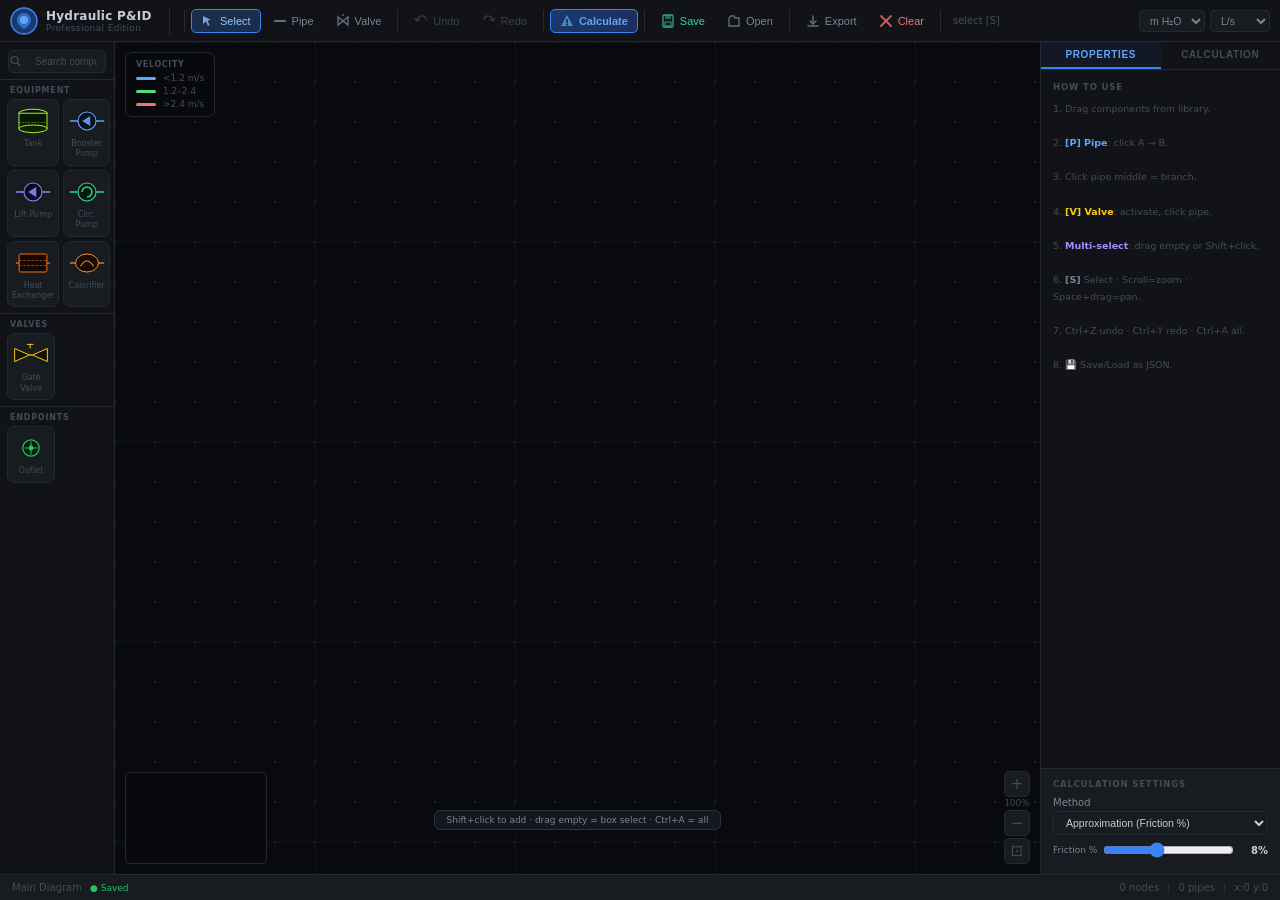
==== commit 43cf75cf: "Add files via upload" ====
--- a/index.html
+++ b/index.html
@@ -1,1458 +1,288 @@
 <!DOCTYPE html>
 <html lang="en">
 <head>
-<meta charset="UTF-8">
-<title>Hydraulic P&ID v12</title>
-<style>
-*{box-sizing:border-box;margin:0;padding:0}
-:root{
-  --bg:#0b0c0e;--bg2:#111318;--bg3:#181b20;--bg4:#1e2228;
-  --brd:#252930;--brd2:#2e343d;
-  --txt:#c8cdd6;--txt2:#7a8494;--txt3:#444c58;
-  --blue:#3b82f6;--blue2:#1d4ed8;--blue-dim:#1a2d4a;
-  --green:#22c55e;--green-dim:#0d2818;
-  --red:#ef4444;--red-dim:#2a0d0d;
-  --orange:#f97316;--orange-dim:#2a1200;
-  --yellow:#eab308;--yellow-dim:#221a00;
-  --purple:#a78bfa;--purple-dim:#1e1535;
-}
-body{background:var(--bg);color:var(--txt);font-family:'Segoe UI',system-ui,sans-serif;font-size:12px}
-#app{display:flex;flex-direction:column;height:700px;border:1px solid var(--brd);border-radius:10px;overflow:hidden;background:var(--bg)}
-
-/* ═══ TOP TOOLBAR ═══ */
-#bar{display:flex;align-items:center;gap:2px;padding:5px 10px;border-bottom:1px solid var(--brd);background:var(--bg2);flex-shrink:0;flex-wrap:wrap}
-.tb-group{display:flex;align-items:center;gap:2px;padding:0 6px;border-right:1px solid var(--brd);margin-right:2px}
-.tb-group:last-child{border-right:none;margin-right:0}
-.tb{display:inline-flex;align-items:center;gap:5px;padding:5px 10px;font-size:11px;border:1px solid var(--brd);border-radius:6px;background:var(--bg3);color:var(--txt2);cursor:pointer;user-select:none;white-space:nowrap;transition:all .15s;font-weight:500}
-.tb:hover{background:var(--bg4);color:var(--txt);border-color:var(--brd2)}
-.tb.on{background:var(--blue-dim);border-color:var(--blue);color:#93c5fd}
-.tb.red{color:#f87171;border-color:#3a1515}.tb.red:hover{background:var(--red-dim)}
-.tb.calc{background:linear-gradient(135deg,#1a3a6e,#1e2d5a);color:#60a5fa;border-color:var(--blue);font-weight:600;letter-spacing:.03em}
-.tb.calc:hover{background:linear-gradient(135deg,#1f4480,#2534a0);color:#93c5fd}
-.tb.undo{color:var(--purple);border-color:#3a2a5a}.tb.undo:hover{background:var(--purple-dim)}
-.tb.pdf{color:#fb923c;border-color:#3a2000}.tb.pdf:hover{background:var(--orange-dim)}
-.tb-icon{font-size:13px;line-height:1}
-#mtag{font-size:10px;color:var(--txt3);margin-left:4px;letter-spacing:.04em}
-
-/* ═══ BODY ═══ */
-#body{display:flex;flex:1;overflow:hidden;min-height:0}
-
-/* ═══ LIBRARY ═══ */
-#lib{width:92px;border-right:1px solid var(--brd);background:var(--bg2);overflow-y:auto;padding:8px 6px;flex-shrink:0;display:flex;flex-direction:column;gap:0}
-.lib-group{margin-bottom:8px}
-.lib-group-header{display:flex;align-items:center;justify-content:space-between;font-size:8.5px;color:var(--txt3);text-transform:uppercase;letter-spacing:.08em;margin-bottom:5px;padding:2px 3px;cursor:pointer;border-radius:3px;user-select:none}
-.lib-group-header:hover{color:var(--txt2)}
-.lib-group-header .arr{font-size:8px;transition:transform .15s}
-.lib-group.collapsed .arr{transform:rotate(-90deg)}
-.lib-group.collapsed .lib-group-items{display:none}
-.li{display:flex;flex-direction:column;align-items:center;gap:3px;padding:6px 4px 5px;border:1px solid var(--brd);border-radius:7px;cursor:grab;margin-bottom:4px;background:var(--bg3);user-select:none;transition:all .15s;position:relative}
-.li:hover{border-color:var(--blue);background:var(--blue-dim);transform:translateY(-1px);box-shadow:0 3px 12px rgba(59,130,246,.15)}
-.li:hover span{color:#93c5fd}
-.li span{font-size:8px;color:var(--txt3);text-align:center;line-height:1.3;margin-top:1px}
-.li .type-dot{position:absolute;top:3px;right:3px;width:5px;height:5px;border-radius:50%}
-
-/* ═══ CANVAS ═══ */
-#cvwrap{flex:1;position:relative;overflow:hidden;background:var(--bg);cursor:default}
-#cv{position:absolute;top:0;left:0}
-#legends{position:absolute;top:12px;left:12px;background:rgba(8,9,12,.93);border:1px solid var(--brd);border-radius:7px;padding:8px 11px;font-size:9px;pointer-events:none}
-.leg-hd{font-size:8px;font-weight:600;color:var(--txt3);letter-spacing:.08em;text-transform:uppercase;margin-bottom:5px}
-.leg-row{display:flex;align-items:center;gap:7px;margin-bottom:4px;color:var(--txt3)}
-.leg-row:last-child{margin-bottom:0}
-.leg-line{width:22px;height:3px;border-radius:2px;flex-shrink:0}
-#zctrl{position:absolute;bottom:12px;right:12px;display:flex;flex-direction:column;gap:3px}
-.zb{width:28px;height:28px;border:1px solid var(--brd);border-radius:6px;background:var(--bg3);color:var(--txt3);font-size:15px;cursor:pointer;display:flex;align-items:center;justify-content:center;transition:all .12s}
-.zb:hover{background:var(--bg4);color:var(--txt);border-color:var(--brd2)}
-
-/* selection box */
-#sel-box{position:absolute;pointer-events:none;border:1px dashed var(--blue);background:rgba(59,130,246,.07);display:none;border-radius:2px}
-
-/* ═══ RIGHT PANEL ═══ */
-#rp{width:230px;border-left:1px solid var(--brd);display:flex;flex-direction:column;background:var(--bg2);flex-shrink:0;overflow:hidden}
-#rp-props{flex:0 0 auto;overflow-y:auto;padding:12px;border-bottom:1px solid var(--brd);max-height:360px}
-#rp-results{flex:1;overflow-y:auto;padding:12px;display:none}
-#rp-bot{padding:10px 12px;background:var(--bg3);flex-shrink:0;border-top:1px solid var(--brd)}
-.stit{font-size:8.5px;font-weight:600;color:var(--txt3);letter-spacing:.1em;text-transform:uppercase;margin-bottom:8px}
-.fld{margin-bottom:7px}.fld label{display:flex;align-items:center;gap:4px;font-size:10px;color:var(--txt2);margin-bottom:3px}
-.fld input,.fld select{width:100%;padding:4px 8px;font-size:10.5px;border:1px solid var(--brd);border-radius:5px;background:var(--bg3);color:var(--txt);outline:none;transition:border-color .12s}
-.fld input:focus{border-color:var(--blue)}
-.fld select:focus{border-color:var(--blue)}
-.of{border-color:var(--green-dim)!important;background:#020c06!important;color:var(--green)!important;font-weight:500;cursor:default}
-.wf{border-color:var(--yellow-dim)!important;background:#110e00!important;color:var(--yellow)!important;font-weight:500}
-.uf{border-color:#3a2500!important;background:#100900!important;color:#fb923c!important;font-style:italic}
-.urow{display:flex;gap:5px}.urow .fld{flex:1}
-.xb{width:100%;padding:4px 8px;font-size:10.5px;background:transparent;border-radius:5px;cursor:pointer;margin-top:4px;border:1px solid var(--brd);color:var(--txt3);transition:all .12s;font-weight:500}
-.xb:hover{background:var(--bg4);color:var(--txt)}
-.xb.r{color:#f87171;border-color:#3a1515}.xb.r:hover{background:var(--red-dim)}
-.xb.g{color:var(--green);border-color:#1a4a1a;background:var(--green-dim)}.xb.g:hover{background:#102010}
-.rr{display:flex;justify-content:space-between;align-items:center;padding:4px 0;border-bottom:1px solid var(--brd)}
-.rr:last-child{border-bottom:none}
-.rl{font-size:9px;color:var(--txt3)}.rv{font-size:10px;font-weight:500;color:var(--txt2)}
-.rv.ok{color:var(--green)}.rv.w{color:var(--yellow)}.rv.er{color:var(--red)}.rv.i{color:#60a5fa}.rv.v{color:var(--purple)}
-.bdg{display:inline-block;padding:2px 9px;border-radius:5px;font-size:9px;font-weight:700}
-.bdg.ok{background:var(--green-dim);color:var(--green);border:1px solid #1a4a1a}
-.bdg.er{background:var(--red-dim);color:var(--red);border:1px solid #4a1a1a}
-.bdg.w{background:var(--yellow-dim);color:var(--yellow);border:1px solid #4a2a00}
-.to{font-size:7px;background:var(--green-dim);color:var(--green);border:1px solid #1a4a1a;border-radius:3px;padding:1px 4px}
-.tu{font-size:7px;background:var(--orange-dim);color:#fb923c;border:1px solid #4a2000;border-radius:3px;padding:1px 4px}
-.pbox{background:var(--bg3);border:1px solid var(--brd);border-radius:6px;padding:7px 9px;margin-bottom:6px}
-.pbox-t{font-size:8px;color:var(--txt3);text-transform:uppercase;letter-spacing:.06em;margin-bottom:4px;font-weight:700}
-.sl-r{display:flex;align-items:center;gap:6px;margin-bottom:6px}
-.sl-r label{font-size:9px;color:var(--txt2);white-space:nowrap}
-.sl-r input[type=range]{flex:1;accent-color:var(--blue)}
-.sl-r span{font-size:10px;font-weight:600;min-width:28px;text-align:right;color:var(--txt)}
-.htxt{font-size:9.5px;color:var(--txt3);line-height:1.8}
-.htxt b{color:var(--txt2)}
-.sect-div{height:1px;background:var(--brd);margin:7px 0}
-.thermal-box{background:var(--orange-dim);border:1px solid #3a2000;border-radius:5px;padding:6px 8px;margin-top:6px}
-.thermal-box .pbox-t{color:var(--orange)}
-.curve-box{background:var(--purple-dim);border:1px solid #3a2a5a;border-radius:5px;padding:6px 8px;margin-top:6px}
-.curve-box .pbox-t{color:var(--purple)}
-.curve-row{display:flex;gap:4px;margin-bottom:4px;align-items:center}
-.curve-row input{flex:1;padding:3px 6px;font-size:10px;border:1px solid var(--brd);border-radius:4px;background:var(--bg3);color:var(--txt);outline:none}
-.curve-row input:focus{border-color:var(--purple)}
-.curve-row span{font-size:9px;color:var(--txt3);min-width:20px}
-.curve-add{font-size:9px;color:var(--purple);background:transparent;border:1px dashed #3a2a5a;border-radius:4px;cursor:pointer;padding:3px 8px;width:100%;margin-top:2px}
-.curve-add:hover{background:var(--purple-dim)}
-.multi-hint{position:absolute;bottom:46px;left:50%;transform:translateX(-50%);background:rgba(20,25,35,.92);border:1px solid var(--brd2);border-radius:6px;padding:5px 12px;font-size:9px;color:var(--txt2);white-space:nowrap;pointer-events:none;display:none}
-.tb.save{color:#34d399;border-color:#1a3a2a}.tb.save:hover{background:#071a10}
-#flash{position:absolute;top:10px;left:50%;transform:translateX(-50%);background:rgba(15,20,30,.96);border:1px solid var(--brd2);border-radius:6px;padding:4px 14px;font-size:9.5px;color:var(--txt2);white-space:nowrap;pointer-events:none;opacity:0;transition:opacity .25s;z-index:99}
-</style>
+  <meta charset="UTF-8">
+  <meta name="viewport" content="width=device-width, initial-scale=1.0">
+  <title>Hydraulic P&ID — Professional Edition</title>
+  <link rel="stylesheet" href="style.css">
 </head>
 <body>
-
 <div id="app">
 
-<!-- TOP BAR -->
-<div id="bar">
-  <div class="tb-group">
-    <button class="tb on" id="bsel"><span class="tb-icon">↖</span> Select <small style="opacity:.45;font-size:9px">[S]</small></button>
-    <button class="tb" id="bpip"><span class="tb-icon">—</span> Pipe <small style="opacity:.45;font-size:9px">[P]</small></button>
-    <button class="tb" id="bvlv"><span class="tb-icon">⊠</span> Valve <small style="opacity:.45;font-size:9px">[V]</small></button>
+  <!-- ══════════ HEADER ══════════ -->
+  <div id="header">
+    <div id="logo">
+      <svg width="28" height="28" viewBox="0 0 28 28" fill="none">
+        <circle cx="14" cy="14" r="13" fill="#1a3a6e" stroke="#3b82f6" stroke-width="1.5"/>
+        <path d="M14 6 C10 6 7 9 7 13 C7 17 10 19 14 22 C18 19 21 17 21 13 C21 9 18 6 14 6Z" fill="#3b82f6" opacity=".7"/>
+        <circle cx="14" cy="13" r="4" fill="#60a5fa"/>
+      </svg>
+      <div id="logo-text">
+        <div id="logo-title">Hydraulic P&amp;ID</div>
+        <div id="logo-sub">Professional Edition</div>
+      </div>
+    </div>
+
+    <div id="toolbar">
+      <div class="tb-sep"></div>
+      <button class="tb" id="bsel" title="Select [S]">
+        <svg width="14" height="14" viewBox="0 0 14 14"><path d="M2 2L2 10L5 7.5L7 12L8.5 11L6.5 6.5L10 6Z" fill="currentColor"/></svg>
+        Select
+      </button>
+      <button class="tb" id="bpip" title="Pipe [P]">
+        <svg width="14" height="14" viewBox="0 0 14 14"><line x1="2" y1="7" x2="12" y2="7" stroke="currentColor" stroke-width="2" stroke-linecap="round"/></svg>
+        Pipe
+      </button>
+      <button class="tb" id="bvlv" title="Valve [V]">
+        <svg width="14" height="14" viewBox="0 0 14 14"><polygon points="2,3 7,7 2,11" fill="none" stroke="currentColor" stroke-width="1.4"/><polygon points="12,3 7,7 12,11" fill="none" stroke="currentColor" stroke-width="1.4"/><line x1="7" y1="2" x2="7" y2="0" stroke="currentColor" stroke-width="1.3"/></svg>
+        Valve
+      </button>
+      <div class="tb-sep"></div>
+      <button class="tb" id="bundo" title="Undo Ctrl+Z">
+        <svg width="14" height="14" viewBox="0 0 14 14"><path d="M3 7 C3 4 5.5 2 8 2 C10.5 2 12 3.5 12 5.5" stroke="currentColor" stroke-width="1.5" fill="none" stroke-linecap="round"/><polyline points="1,4 3,7 6,5" fill="none" stroke="currentColor" stroke-width="1.5" stroke-linejoin="round"/></svg>
+        Undo
+      </button>
+      <button class="tb" id="bredo" title="Redo Ctrl+Y">
+        <svg width="14" height="14" viewBox="0 0 14 14"><path d="M11 7 C11 4 8.5 2 6 2 C3.5 2 2 3.5 2 5.5" stroke="currentColor" stroke-width="1.5" fill="none" stroke-linecap="round"/><polyline points="13,4 11,7 8,5" fill="none" stroke="currentColor" stroke-width="1.5" stroke-linejoin="round"/></svg>
+        Redo
+      </button>
+      <div class="tb-sep"></div>
+      <button class="tb tb-calc" id="bcalc">
+        <svg width="14" height="14" viewBox="0 0 14 14"><polygon points="7,1 13,12 1,12" fill="currentColor" opacity=".9"/><line x1="7" y1="5" x2="7" y2="9" stroke="#0b0c0e" stroke-width="1.3"/><circle cx="7" cy="10.5" r=".9" fill="#0b0c0e"/></svg>
+        Calculate
+      </button>
+      <div class="tb-sep"></div>
+      <button class="tb tb-save" id="bsave" title="Save Project Ctrl+S">
+        <svg width="14" height="14" viewBox="0 0 14 14"><rect x="2" y="1" width="10" height="12" rx="1" stroke="currentColor" stroke-width="1.3" fill="none"/><rect x="4" y="1" width="6" height="4" fill="currentColor" opacity=".6"/><rect x="4" y="8" width="6" height="4" rx=".5" stroke="currentColor" stroke-width="1.1" fill="none"/></svg>
+        Save
+      </button>
+      <button class="tb" id="bload" title="Load Project">
+        <svg width="14" height="14" viewBox="0 0 14 14"><path d="M2 4 L2 12 L12 12 L12 4 L8 4 L7 2 L4 2 Z" stroke="currentColor" stroke-width="1.3" fill="none"/></svg>
+        Open
+      </button>
+      <input type="file" id="file-load" accept=".json" style="display:none">
+      <div class="tb-sep"></div>
+      <button class="tb" id="bexport" title="Export PNG Report">
+        <svg width="14" height="14" viewBox="0 0 14 14"><path d="M7 2 L7 9 M4 7 L7 10 L10 7" stroke="currentColor" stroke-width="1.5" fill="none" stroke-linecap="round"/><line x1="2" y1="12" x2="12" y2="12" stroke="currentColor" stroke-width="1.5" stroke-linecap="round"/></svg>
+        Export
+      </button>
+      <button class="tb tb-red" id="bclr" title="Clear Canvas">
+        <svg width="14" height="14" viewBox="0 0 14 14"><line x1="2" y1="2" x2="12" y2="12" stroke="currentColor" stroke-width="1.8" stroke-linecap="round"/><line x1="12" y1="2" x2="2" y2="12" stroke="currentColor" stroke-width="1.8" stroke-linecap="round"/></svg>
+        Clear
+      </button>
+      <div class="tb-sep"></div>
+      <span id="mtag">select [S]</span>
+    </div>
+
+    <div id="hdr-right">
+      <select id="up" class="hdr-select"><option value="m">m H₂O</option><option value="bar">bar</option><option value="psi">psi</option><option value="kpa">kPa</option></select>
+      <select id="uf" class="hdr-select"><option value="ls">L/s</option><option value="lm">L/min</option><option value="m3h">m³/h</option></select>
+    </div>
   </div>
-  <div class="tb-group">
-    <button class="tb calc" id="bcalc"><span class="tb-icon">⚡</span> Calculate</button>
+
+  <!-- ══════════ BODY ══════════ -->
+  <div id="body">
+
+    <!-- LIBRARY -->
+    <div id="lib">
+      <div class="lib-search-wrap">
+        <svg width="11" height="11" viewBox="0 0 11 11" fill="none" style="position:absolute;left:10px;top:50%;transform:translateY(-50%)"><circle cx="4.5" cy="4.5" r="3.5" stroke="#444c58" stroke-width="1.2"/><line x1="7.5" y1="7.5" x2="10" y2="10" stroke="#444c58" stroke-width="1.2" stroke-linecap="round"/></svg>
+        <input id="lib-search" placeholder="Search components..." class="lib-search">
+      </div>
+      <div class="lib-section-label">EQUIPMENT</div>
+      <div class="lib-group-items" id="grp-equipment">
+        <div class="li" draggable="true" data-type="tank">
+          <svg width="36" height="28" viewBox="0 0 44 36" fill="none"><ellipse cx="22" cy="8" rx="18" ry="5" stroke="#a3e635" stroke-width="1.3" fill="#081500"/><rect x="4" y="8" width="36" height="20" fill="#081500" stroke="#a3e635" stroke-width="1.3"/><ellipse cx="22" cy="28" rx="18" ry="5" stroke="#a3e635" stroke-width="1.3" fill="#0e2000"/><line x1="4" y1="20" x2="40" y2="20" stroke="#a3e635" stroke-width=".7" stroke-dasharray="2,2"/></svg>
+          <span>Tank</span>
+        </div>
+        <div class="li" draggable="true" data-type="pump-booster">
+          <svg width="36" height="28" viewBox="0 0 44 28" fill="none"><circle cx="22" cy="14" r="11" stroke="#60a5fa" stroke-width="1.3" fill="#080f1a"/><path d="M16 14L26 8L26 20Z" fill="#60a5fa" opacity=".9"/><line x1="1" y1="14" x2="11" y2="14" stroke="#60a5fa" stroke-width="1.8"/><line x1="33" y1="14" x2="43" y2="14" stroke="#60a5fa" stroke-width="1.8"/></svg>
+          <span>Booster Pump</span>
+        </div>
+        <div class="li" draggable="true" data-type="pump-lift">
+          <svg width="36" height="28" viewBox="0 0 44 28" fill="none"><circle cx="22" cy="14" r="11" stroke="#818cf8" stroke-width="1.3" fill="#0c0a1a"/><path d="M16 14L26 8L26 20Z" fill="#818cf8" opacity=".9"/><line x1="1" y1="14" x2="11" y2="14" stroke="#818cf8" stroke-width="1.8"/><line x1="33" y1="14" x2="43" y2="14" stroke="#818cf8" stroke-width="1.8"/></svg>
+          <span>Lift Pump</span>
+        </div>
+        <div class="li" draggable="true" data-type="pump-circ">
+          <svg width="36" height="28" viewBox="0 0 44 28" fill="none"><circle cx="22" cy="14" r="11" stroke="#34d399" stroke-width="1.3" fill="#041a10"/><path d="M16 14 A6 6 0 1 1 22 20" stroke="#34d399" stroke-width="1.8" fill="none"/><line x1="1" y1="14" x2="11" y2="14" stroke="#34d399" stroke-width="1.8"/><line x1="33" y1="14" x2="43" y2="14" stroke="#34d399" stroke-width="1.8"/></svg>
+          <span>Circ. Pump</span>
+        </div>
+        <div class="li" draggable="true" data-type="hex">
+          <svg width="36" height="28" viewBox="0 0 44 28" fill="none"><rect x="5" y="3" width="34" height="22" rx="2" stroke="#f97316" stroke-width="1.2" fill="#160800"/><line x1="5" y1="11" x2="39" y2="11" stroke="#f97316" stroke-width=".7" stroke-dasharray="3,2"/><line x1="5" y1="17" x2="39" y2="17" stroke="#f97316" stroke-width=".7" stroke-dasharray="3,2"/><line x1="1" y1="14" x2="5" y2="14" stroke="#f97316" stroke-width="1.5"/><line x1="39" y1="14" x2="43" y2="14" stroke="#f97316" stroke-width="1.5"/></svg>
+          <span>Heat Exchanger</span>
+        </div>
+        <div class="li" draggable="true" data-type="calorifier">
+          <svg width="36" height="28" viewBox="0 0 44 28" fill="none"><ellipse cx="22" cy="14" rx="14" ry="11" stroke="#fb923c" stroke-width="1.2" fill="#160a00"/><path d="M14 18 Q22 5 30 18" stroke="#fb923c" stroke-width="1.3" fill="none"/><line x1="1" y1="14" x2="8" y2="14" stroke="#fb923c" stroke-width="1.5"/><line x1="36" y1="14" x2="43" y2="14" stroke="#fb923c" stroke-width="1.5"/></svg>
+          <span>Calorifier</span>
+        </div>
+      </div>
+
+      <div class="lib-section-label">VALVES</div>
+      <div class="lib-group-items" id="grp-valves">
+        <div class="li" draggable="true" data-type="valve">
+          <svg width="36" height="28" viewBox="0 0 44 28" fill="none"><polygon points="2,6 20,14 2,22" stroke="#facc15" stroke-width="1.2" fill="#161000"/><polygon points="42,6 24,14 42,22" stroke="#facc15" stroke-width="1.2" fill="#161000"/><line x1="20" y1="14" x2="24" y2="14" stroke="#facc15" stroke-width="1.5"/><line x1="21" y1="6" x2="21" y2="1" stroke="#facc15" stroke-width="1.2"/><line x1="17" y1="1" x2="25" y2="1" stroke="#facc15" stroke-width="1.2"/></svg>
+          <span>Gate Valve</span>
+        </div>
+      </div>
+
+      <div class="lib-section-label">ENDPOINTS</div>
+      <div class="lib-group-items" id="grp-endpoints">
+        <div class="li" draggable="true" data-type="outlet">
+          <svg width="36" height="28" viewBox="0 0 44 28" fill="none"><circle cx="22" cy="14" r="10" stroke="#22c55e" stroke-width="1.5" fill="#051a0a"/><line x1="14" y1="14" x2="30" y2="14" stroke="#22c55e" stroke-width="1.3"/><line x1="22" y1="6" x2="22" y2="22" stroke="#22c55e" stroke-width="1.3"/><circle cx="22" cy="14" r="3" fill="#22c55e"/></svg>
+          <span>Outlet</span>
+        </div>
+      </div>
+    </div>
+
+    <!-- CANVAS AREA -->
+    <div id="canvas-col">
+      <div id="cvwrap">
+        <canvas id="cv"></canvas>
+        <div id="sel-box"></div>
+        <div id="flash"></div>
+        <!-- Mini-map -->
+        <div id="minimap-wrap">
+          <canvas id="minimap" width="140" height="90"></canvas>
+        </div>
+        <!-- Zoom controls -->
+        <div id="zctrl">
+          <div class="zb" id="zin">+</div>
+          <div id="zpct">100%</div>
+          <div class="zb" id="zout">−</div>
+          <div class="zb" id="zrst" title="Reset zoom">⊡</div>
+        </div>
+        <!-- Velocity legend -->
+        <div id="legends">
+          <div class="leg-hd">Velocity</div>
+          <div class="leg-row"><div class="leg-line" style="background:#60a5fa"></div><span>&lt;1.2 m/s</span></div>
+          <div class="leg-row"><div class="leg-line" style="background:#4ade80"></div><span>1.2–2.4</span></div>
+          <div class="leg-row"><div class="leg-line" style="background:#f87171"></div><span>&gt;2.4 m/s</span></div>
+        </div>
+        <div class="multi-hint" id="multi-hint">Shift+click to add · drag empty = box select · Ctrl+A = all</div>
+      </div>
+
+      <!-- RESULTS TABLE (appears after Calculate) -->
+      <div id="results-table-wrap" style="display:none">
+        <div id="rt-header">
+          <span id="rt-title">📊 Results Table</span>
+          <div id="rt-hdr-right">
+            <span id="rt-status-badge" class="bdg ok">—</span>
+            <button id="rt-toggle" class="rt-btn">▲ Hide</button>
+          </div>
+        </div>
+        <div id="rt-body">
+          <table id="results-table">
+            <thead>
+              <tr>
+                <th>ID</th><th>Component</th><th>Type</th>
+                <th>Dia (mm)</th><th>L (m)</th>
+                <th>Flow</th><th>v (m/s)</th>
+                <th>ΔH Friction (m)</th><th>ΔH Valve (m)</th><th>ΔH Total (m)</th>
+                <th>P Inlet</th><th>P Outlet</th>
+              </tr>
+            </thead>
+            <tbody id="rt-tbody"></tbody>
+            <tfoot id="rt-tfoot"></tfoot>
+          </table>
+        </div>
+      </div>
+    </div>
+
+    <!-- RIGHT PANEL -->
+    <div id="rp">
+      <!-- Tabs -->
+      <div id="rp-tabs">
+        <button class="rp-tab active" id="tab-prop-btn" onclick="switchTab('prop')">PROPERTIES</button>
+        <button class="rp-tab" id="tab-calc-btn" onclick="switchTab('calc')">CALCULATION</button>
+      </div>
+
+      <!-- Properties Tab -->
+      <div id="tab-prop" class="tab-content" style="overflow-y:auto;flex:1">
+        <div id="phint" style="padding:12px">
+          <div class="stit">How to Use</div>
+          <p class="htxt">
+            1. Drag components from library.<br><br>
+            2. <b style="color:#60a5fa">[P] Pipe</b>: click A → B.<br><br>
+            3. Click pipe middle = branch.<br><br>
+            4. <b style="color:#facc15">[V] Valve</b>: activate, click pipe.<br><br>
+            5. <b style="color:#a78bfa">Multi-select</b>: drag empty or Shift+click.<br><br>
+            6. <b>[S]</b> Select · Scroll=zoom · Space+drag=pan.<br><br>
+            7. Ctrl+Z undo · Ctrl+Y redo · Ctrl+A all.<br><br>
+            8. 💾 Save/Load as JSON.
+          </p>
+        </div>
+        <div id="pprops" style="display:none;padding:12px">
+          <div class="stit" id="ptit">Properties</div>
+          <div id="pfields"></div>
+          <div id="pbtns"></div>
+        </div>
+      </div>
+
+      <!-- Calculation Tab -->
+      <div id="tab-calc" class="tab-content" style="display:none;flex-direction:column;flex:1;overflow:hidden">
+        <!-- Summary Cards -->
+        <div id="summary-cards">
+          <div class="scard"><div class="scard-lbl">Total Flow</div><div class="scard-val" id="sc-flow">—</div></div>
+          <div class="scard"><div class="scard-lbl">Head Loss</div><div class="scard-val" id="sc-hloss">—</div></div>
+          <div class="scard"><div class="scard-lbl">P Inlet</div><div class="scard-val" id="sc-pin">—</div></div>
+          <div class="scard"><div class="scard-lbl">P Outlet (min)</div><div class="scard-val" id="sc-pout">—</div></div>
+          <div class="scard"><div class="scard-lbl">Pump Power</div><div class="scard-val" id="sc-power">—</div></div>
+          <div class="scard"><div class="scard-lbl">Avg Velocity</div><div class="scard-val" id="sc-vel">—</div></div>
+        </div>
+        <!-- Detailed results list -->
+        <div id="rp-results" style="overflow-y:auto;flex:1;padding:10px 12px">
+          <div style="font-size:9px;color:#444c58;text-align:center;padding-top:20px">Run Calculate to see results</div>
+        </div>
+      </div>
+
+      <!-- Settings always at bottom -->
+      <div id="rp-bot">
+        <div class="stit">Calculation Settings</div>
+        <div class="fld">
+          <label>Method</label>
+          <select id="calc-method">
+            <option value="rule">Approximation (Friction %)</option>
+            <option value="hw">Hazen-Williams</option>
+          </select>
+        </div>
+        <div id="rot-set">
+          <div class="sl-r"><label>Friction %</label><input type="range" id="fsl" min="6" max="11" step="1" value="8"><span id="fval">8%</span></div>
+        </div>
+        <div id="hw-set" style="display:none">
+          <div class="fld"><label>Material (C)</label>
+            <select id="hw-c">
+              <option value="150">PVC/PE — C=150</option>
+              <option value="148">PPR — C=148</option>
+              <option value="140">Copper — C=140</option>
+              <option value="130" selected>New Steel — C=130</option>
+              <option value="120">Galv. Steel — C=120</option>
+              <option value="100">Cast Iron — C=100</option>
+            </select>
+          </div>
+        </div>
+      </div>
+    </div>
+
+  </div><!-- /body -->
+
+  <!-- ══════════ STATUS BAR ══════════ -->
+  <div id="statusbar">
+    <div id="sb-left">
+      <span id="sb-project">Main Diagram</span>
+      <span id="sb-saved" class="sb-saved">● Saved</span>
+    </div>
+    <div id="sb-right">
+      <span id="sb-nodes">0 nodes</span>
+      <span class="sb-div">|</span>
+      <span id="sb-pipes">0 pipes</span>
+      <span class="sb-div">|</span>
+      <span id="sb-coord">x:0 y:0</span>
+    </div>
   </div>
-  <div class="tb-group">
-    <button class="tb undo" id="bundo" title="Ctrl+Z"><span class="tb-icon">↩</span> Undo</button>
-    <button class="tb undo" id="bredo" title="Ctrl+Y"><span class="tb-icon">↪</span> Redo</button>
-  </div>
-  <div class="tb-group">
-    <button class="tb save" id="bsave" title="Ctrl+S"><span class="tb-icon">💾</span> Save</button>
-    <button class="tb save" id="bload" style="color:#7dd3fc;border-color:#0a2a3a"><span class="tb-icon">📂</span> Load</button>
-    <input type="file" id="file-load" accept=".json" style="display:none">
-  </div>
-  <div class="tb-group">
-    <button class="tb pdf" id="bexport"><span class="tb-icon">⬇</span> Export PNG</button>
-    <button class="tb red" id="bclr"><span class="tb-icon">✕</span> Clear</button>
-  </div>
-  <span id="mtag">select [S]</span>
-</div>
-
-<div id="body">
-
-<!-- LIBRARY -->
-<div id="lib">
-
-  <div class="lib-group" id="grp-supply">
-    <div class="lib-group-header" onclick="toggleGroup('grp-supply')">Supply <span class="arr">▾</span></div>
-    <div class="lib-group-items">
-      <div class="li" draggable="true" data-type="tank">
-        <div class="type-dot" style="background:#a3e635"></div>
-        <svg width="44" height="28" viewBox="0 0 44 28" fill="none">
-          <rect x="1" y="1" width="42" height="26" rx="2" stroke="#a3e635" stroke-width="1.3" fill="#081500"/>
-          <rect x="1" y="14" width="42" height="13" fill="#0e2000" opacity=".9"/>
-          <line x1="1" y1="14" x2="43" y2="14" stroke="#a3e635" stroke-width=".9"/>
-          <text x="22" y="10" text-anchor="middle" fill="#a3e635" font-size="7" font-family="sans-serif">TANK</text>
-        </svg><span>Tank</span>
-      </div>
-    </div>
-  </div>
-
-  <div class="lib-group" id="grp-pumps">
-    <div class="lib-group-header" onclick="toggleGroup('grp-pumps')">Pumps <span class="arr">▾</span></div>
-    <div class="lib-group-items">
-      <div class="li" draggable="true" data-type="pump-booster">
-        <div class="type-dot" style="background:#60a5fa"></div>
-        <svg width="44" height="28" viewBox="0 0 44 28" fill="none">
-          <circle cx="22" cy="14" r="11" stroke="#60a5fa" stroke-width="1.3" fill="#080f1a"/>
-          <path d="M16 14L26 8L26 20Z" fill="#60a5fa" opacity=".9"/>
-          <line x1="1" y1="14" x2="11" y2="14" stroke="#60a5fa" stroke-width="1.8"/>
-          <line x1="33" y1="14" x2="43" y2="14" stroke="#60a5fa" stroke-width="1.8"/>
-          <text x="22" y="27" text-anchor="middle" fill="#60a5fa" font-size="6" font-family="sans-serif">BST</text>
-        </svg><span>Booster</span>
-      </div>
-      <div class="li" draggable="true" data-type="pump-lift">
-        <div class="type-dot" style="background:#818cf8"></div>
-        <svg width="44" height="28" viewBox="0 0 44 28" fill="none">
-          <circle cx="22" cy="14" r="11" stroke="#818cf8" stroke-width="1.3" fill="#0c0a1a"/>
-          <path d="M16 14L26 8L26 20Z" fill="#818cf8" opacity=".9"/>
-          <line x1="1" y1="14" x2="11" y2="14" stroke="#818cf8" stroke-width="1.8"/>
-          <line x1="33" y1="14" x2="43" y2="14" stroke="#818cf8" stroke-width="1.8"/>
-          <text x="22" y="27" text-anchor="middle" fill="#818cf8" font-size="6" font-family="sans-serif">LIFT</text>
-        </svg><span>Lift/Transfer</span>
-      </div>
-      <div class="li" draggable="true" data-type="pump-circ">
-        <div class="type-dot" style="background:#34d399"></div>
-        <svg width="44" height="28" viewBox="0 0 44 28" fill="none">
-          <circle cx="22" cy="14" r="11" stroke="#34d399" stroke-width="1.3" fill="#041a10"/>
-          <path d="M16 14 A6 6 0 1 1 22 20" stroke="#34d399" stroke-width="1.8" fill="none"/>
-          <line x1="1" y1="14" x2="11" y2="14" stroke="#34d399" stroke-width="1.8"/>
-          <line x1="33" y1="14" x2="43" y2="14" stroke="#34d399" stroke-width="1.8"/>
-          <text x="22" y="27" text-anchor="middle" fill="#34d399" font-size="6" font-family="sans-serif">CIRC</text>
-        </svg><span>Circulation</span>
-      </div>
-    </div>
-  </div>
-
-  <div class="lib-group" id="grp-heat">
-    <div class="lib-group-header" onclick="toggleGroup('grp-heat')">Heat <span class="arr">▾</span></div>
-    <div class="lib-group-items">
-      <div class="li" draggable="true" data-type="hex">
-        <div class="type-dot" style="background:#f97316"></div>
-        <svg width="44" height="28" viewBox="0 0 44 28" fill="none">
-          <rect x="5" y="3" width="34" height="22" rx="2" stroke="#f97316" stroke-width="1.2" fill="#160800"/>
-          <line x1="5" y1="11" x2="39" y2="11" stroke="#f97316" stroke-width=".7" stroke-dasharray="3,2"/>
-          <line x1="5" y1="17" x2="39" y2="17" stroke="#f97316" stroke-width=".7" stroke-dasharray="3,2"/>
-          <line x1="1" y1="14" x2="5" y2="14" stroke="#f97316" stroke-width="1.5"/>
-          <line x1="39" y1="14" x2="43" y2="14" stroke="#f97316" stroke-width="1.5"/>
-          <text x="22" y="10" text-anchor="middle" fill="#f97316" font-size="6" font-family="sans-serif">HEX</text>
-        </svg><span>Heat Exchanger</span>
-      </div>
-      <div class="li" draggable="true" data-type="calorifier">
-        <div class="type-dot" style="background:#fb923c"></div>
-        <svg width="44" height="28" viewBox="0 0 44 28" fill="none">
-          <ellipse cx="22" cy="14" rx="14" ry="11" stroke="#fb923c" stroke-width="1.2" fill="#160a00"/>
-          <path d="M14 18 Q22 5 30 18" stroke="#fb923c" stroke-width="1.3" fill="none"/>
-          <line x1="1" y1="14" x2="8" y2="14" stroke="#fb923c" stroke-width="1.5"/>
-          <line x1="36" y1="14" x2="43" y2="14" stroke="#fb923c" stroke-width="1.5"/>
-        </svg><span>Calorifier</span>
-      </div>
-    </div>
-  </div>
-
-  <div class="lib-group" id="grp-end">
-    <div class="lib-group-header" onclick="toggleGroup('grp-end')">Endpoints <span class="arr">▾</span></div>
-    <div class="lib-group-items">
-      <div class="li" draggable="true" data-type="valve">
-        <div class="type-dot" style="background:#facc15"></div>
-        <svg width="44" height="28" viewBox="0 0 44 28" fill="none">
-          <polygon points="2,6 20,14 2,22" stroke="#facc15" stroke-width="1.2" fill="#161000"/>
-          <polygon points="42,6 24,14 42,22" stroke="#facc15" stroke-width="1.2" fill="#161000"/>
-          <line x1="20" y1="14" x2="24" y2="14" stroke="#facc15" stroke-width="1.5"/>
-          <line x1="21" y1="6" x2="21" y2="1" stroke="#facc15" stroke-width="1.2"/>
-          <line x1="17" y1="1" x2="25" y2="1" stroke="#facc15" stroke-width="1.2"/>
-        </svg><span>Valve</span>
-      </div>
-      <div class="li" draggable="true" data-type="outlet">
-        <div class="type-dot" style="background:#f472b6"></div>
-        <svg width="44" height="28" viewBox="0 0 44 28" fill="none">
-          <circle cx="22" cy="14" r="10" stroke="#22c55e" stroke-width="1.5" fill="#051a0a"/>
-          <line x1="14" y1="14" x2="30" y2="14" stroke="#22c55e" stroke-width="1.3"/>
-          <line x1="22" y1="6" x2="22" y2="22" stroke="#22c55e" stroke-width="1.3"/>
-          <circle cx="22" cy="14" r="3" fill="#22c55e"/>
-        </svg><span>Outlet</span>
-      </div>
-    </div>
-  </div>
-
-</div>
-
-<!-- CANVAS -->
-<div id="cvwrap">
-  <canvas id="cv"></canvas>
-  <div id="sel-box"></div>
-  <div id="flash"></div>
-  <div id="legends">
-    <div class="leg-hd">Velocity</div>
-    <div class="leg-row"><div class="leg-line" style="background:#60a5fa"></div><span>v &lt; 1.2 m/s</span></div>
-    <div class="leg-row"><div class="leg-line" style="background:#4ade80"></div><span>1.2 – 2.4</span></div>
-    <div class="leg-row"><div class="leg-line" style="background:#f87171"></div><span>v &gt; 2.4 m/s</span></div>
-  </div>
-  <div id="zctrl">
-    <div class="zb" id="zin">+</div>
-    <div class="zb" id="zout">−</div>
-    <div class="zb" id="zrst" style="font-size:9px">1:1</div>
-  </div>
-  <div class="multi-hint" id="multi-hint">Shift+click to add • drag empty = box select</div>
-</div>
-
-<!-- RIGHT PANEL -->
-<div id="rp">
-  <div id="rp-props">
-    <div id="phint">
-      <div class="stit">How to Use</div>
-      <p class="htxt">
-        1. Drag components from library.<br><br>
-        2. <b style="color:#60a5fa">[P] Pipe</b>: click A → B.<br><br>
-        3. Click pipe middle to branch.<br><br>
-        4. <b style="color:#facc15">[V] Valve</b>: activate, click pipe.<br><br>
-        5. <b style="color:#a78bfa">Multi-select</b>: drag empty or Shift+click.<br><br>
-        6. <b>[S]</b> Select · Scroll=zoom · Space+drag=pan.<br><br>
-        7. Ctrl+Z undo · Ctrl+Y redo · Ctrl+A all.<br><br>
-        8. 💾 Save/Load project as JSON.
-      </p>
-    </div>
-    <div id="pprops" style="display:none">
-      <div class="stit" id="ptit">Properties</div>
-      <div id="pfields"></div>
-      <div id="pbtns"></div>
-    </div>
-  </div>
-  <div id="rp-results">
-    <div class="stit">Results</div>
-    <div id="rcont"></div>
-  </div>
-  <div id="rp-bot">
-    <div class="stit">Settings</div>
-    <div class="fld">
-      <label>Calc Method</label>
-      <select id="calc-method">
-        <option value="rule">Approximation (Friction %)</option>
-        <option value="hw">Hazen-Williams</option>
-      </select>
-    </div>
-    <div id="rot-set">
-      <div class="sl-r"><label>Friction %</label><input type="range" id="fsl" min="6" max="11" step="1" value="8"><span id="fval">8%</span></div>
-    </div>
-    <div id="hw-set" style="display:none">
-      <div class="fld"><label>Material (C value)</label>
-        <select id="hw-c">
-          <option value="150">PVC / PE — C=150</option>
-          <option value="148">PPR — C=148</option>
-          <option value="140">Copper — C=140</option>
-          <option value="130" selected>New Steel — C=130</option>
-          <option value="120">Galv. Steel — C=120</option>
-          <option value="100">Cast Iron — C=100</option>
-          <option value="80">Old Iron — C=80</option>
-        </select>
-      </div>
-    </div>
-    <div class="urow">
-      <div class="fld"><label>Pressure</label><select id="up"><option value="m" selected>m H₂O</option><option value="bar">bar</option><option value="psi">psi</option><option value="kpa">kPa</option></select></div>
-      <div class="fld"><label>Flow</label><select id="uf"><option value="ls">L/s</option><option value="lm">L/min</option><option value="m3h">m³/h</option></select></div>
-    </div>
-  </div>
-</div>
-
-</div><!-- /body -->
+
 </div><!-- /app -->
 
-<script>
-// ═══════════════════════════════════════════════════
-//  FIX #10 — NAMED CONSTANTS
-// ═══════════════════════════════════════════════════
-const SNAP_GRID       = 20;
-const HIT_RADIUS      = 28;
-const VALVE_HIT_R     = 18;
-const PIPE_HIT_W      = 13;
-const PIPE_HIT_T_MIN  = 0.08;
-const PIPE_HIT_T_MAX  = 0.92;
-const LABEL_ZOOM_MIN  = 0.45;
-const LABEL_ZOOM_SML  = 0.32;
-const GRID_STEP       = 40;
-const ZOOM_MIN        = 0.08;
-const ZOOM_MAX        = 8;
-const HISTORY_LIMIT   = 30;
-const AUTOSAVE_KEY    = 'hydraulic_pid_v12';
-
-// ═══════════════════════════════════════════════════
-//  CORE SETUP
-// ═══════════════════════════════════════════════════
-const cv=document.getElementById('cv'),ctx=cv.getContext('2d'),wrap=document.getElementById('cvwrap');
-let W,H,zoom=1,panX=0,panY=0,isPanning=false,panStart={x:0,y:0};
-
-// FIX #5 — requestAnimationFrame scheduler (no more 200 redraws/sec on drag)
-let rafPending=false;
-function scheduleDraw(){
-  if(!rafPending){rafPending=true;requestAnimationFrame(()=>{draw();rafPending=false;});}
-}
-function rsz(){W=wrap.clientWidth;H=wrap.clientHeight;cv.width=W;cv.height=H;scheduleDraw();}
-const ro=new ResizeObserver(rsz);ro.observe(wrap);
-
-function toggleGroup(id){document.getElementById(id).classList.toggle('collapsed');}
-
-// Flash helper
-let _flashT=null;
-function showFlash(msg,col){
-  const el=document.getElementById('flash');
-  el.textContent=msg;el.style.color=col||'#c8cdd6';el.style.opacity='1';
-  if(_flashT)clearTimeout(_flashT);
-  _flashT=setTimeout(()=>{el.style.opacity='0';},1500);
-}
-
-// FIX #11 — reliable UID
-const uid=()=>Math.random().toString(36).slice(2,9)+Date.now().toString(36);
-
-// ═══════════════════════════════════════════════════
-//  STATE
-// ═══════════════════════════════════════════════════
-let nodes=[],pipes=[],sel=null,selSet=new Set(),mode='sel',pipeSt=null;
-let drag=null,doff={x:0,y:0},mp={x:0,y:0};
-let calc=false,ncnt={};
-let boxSelecting=false,boxStart={x:0,y:0},boxEnd={x:0,y:0};
-let multiDragStart=null,multiDragOffsets=[];
-
-// ═══════════════════════════════════════════════════
-//  FIX #2 & #3 — UNDO/REDO with deep copy curvePoints + ncnt save
-// ═══════════════════════════════════════════════════
-let history=[],historyPtr=-1;
-function deepNode(n){
-  return{...n,curvePoints:Array.isArray(n.curvePoints)?n.curvePoints.map(p=>({...p})):[]};
-}
-function snapshot(){
-  const s=JSON.stringify({
-    nodes:nodes.map(deepNode),
-    pipes:pipes.map(p=>({...p,nA:p.nA?.id,nB:p.nB?.id,valve:p.valve?.id})),
-    ncnt:{...ncnt}
-  });
-  history=history.slice(0,historyPtr+1);
-  history.push(s);
-  historyPtr=history.length-1;
-  if(history.length>HISTORY_LIMIT){history.shift();historyPtr=history.length-1;}
-  updateUndoRedo();
-  _autoSave(s);
-}
-function updateUndoRedo(){
-  document.getElementById('bundo').style.opacity=historyPtr>0?'1':'0.4';
-  document.getElementById('bredo').style.opacity=historyPtr<history.length-1?'1':'0.4';
-}
-function restoreSnap(s){
-  const d=JSON.parse(s);
-  nodes=d.nodes.map(deepNode);
-  ncnt=d.ncnt||{};
-  pipes=d.pipes.map(p=>{
-    const r={...p};
-    r.nA=nodes.find(n=>n.id===p.nA)||null;
-    r.nB=nodes.find(n=>n.id===p.nB)||null;
-    r.valve=p.valve?nodes.find(n=>n.id===p.valve)||null:null;
-    return r;
-  });
-  sel=null;selSet.clear();calc=false;
-  document.getElementById('phint').style.display='';
-  document.getElementById('pprops').style.display='none';
-  scheduleDraw();
-}
-function undo(){
-  if(historyPtr>0){historyPtr--;restoreSnap(history[historyPtr]);updateUndoRedo();showFlash('↩ Undo','#a78bfa');}
-}
-function redo(){
-  if(historyPtr<history.length-1){historyPtr++;restoreSnap(history[historyPtr]);updateUndoRedo();showFlash('↪ Redo','#a78bfa');}
-}
-
-// ═══════════════════════════════════════════════════
-//  FIX #6 — AUTO-SAVE + SAVE/LOAD PROJECT JSON
-// ═══════════════════════════════════════════════════
-function _autoSave(snapStr){
-  try{localStorage.setItem(AUTOSAVE_KEY,snapStr);}catch(e){}
-}
-function autoLoad(){
-  try{
-    const raw=localStorage.getItem(AUTOSAVE_KEY);
-    if(raw){restoreSnap(raw);showFlash('✓ Last session restored','#22c55e');}
-  }catch(e){}
-}
-function saveProject(){
-  const data={
-    version:12,
-    nodes:nodes.map(deepNode),
-    pipes:pipes.map(p=>({...p,nA:p.nA?.id,nB:p.nB?.id,valve:p.valve?.id})),
-    ncnt:{...ncnt},
-    settings:{
-      calcMethod:document.getElementById('calc-method').value,
-      fric:document.getElementById('fsl').value,
-      hwC:document.getElementById('hw-c').value,
-      up:document.getElementById('up').value,
-      uf2:document.getElementById('uf').value
-    }
-  };
-  const blob=new Blob([JSON.stringify(data,null,2)],{type:'application/json'});
-  const a=document.createElement('a');
-  a.download='hydraulic_'+Date.now()+'.json';
-  a.href=URL.createObjectURL(blob);a.click();
-  showFlash('💾 Project saved','#34d399');
-}
-function loadProject(file){
-  const reader=new FileReader();
-  reader.onload=e=>{
-    try{
-      const data=JSON.parse(e.target.result);
-      if(data.settings){
-        document.getElementById('calc-method').value=data.settings.calcMethod||'rule';
-        document.getElementById('fsl').value=data.settings.fric||8;
-        document.getElementById('fval').textContent=(data.settings.fric||8)+'%';
-        document.getElementById('hw-c').value=data.settings.hwC||130;
-        document.getElementById('up').value=data.settings.up||'m';
-        document.getElementById('uf').value=data.settings.uf2||'ls';
-        document.getElementById('calc-method').dispatchEvent(new Event('change'));
-      }
-      restoreSnap(JSON.stringify({nodes:data.nodes,pipes:data.pipes,ncnt:data.ncnt||{}}));
-      snapshot();
-      showFlash('📂 Project loaded','#7dd3fc');
-    }catch(err){showFlash('✗ Invalid file','#ef4444');}
-  };
-  reader.readAsText(file);
-}
-
-// ═══════════════════════════════════════════════════
-//  IPC FIXTURE UNITS
-// ═══════════════════════════════════════════════════
-const FU_T=[[0,0],[1,.05],[2,.07],[4,.11],[6,.14],[10,.18],[20,.27],[30,.33],[50,.42],[100,.60],[200,.85],[500,1.38],[1000,1.95]];
-function fu2ls(f){
-  if(f<=0)return 0;
-  for(let i=0;i<FU_T.length-1;i++){
-    const[a,b]=FU_T[i],[c,d]=FU_T[i+1];
-    if(f<=c)return b+(f-a)/(c-a)*(d-b);
-  }
-  return FU_T[FU_T.length-1][1];
-}
-
-// ═══════════════════════════════════════════════════
-//  UNIT CONVERSIONS
-// ═══════════════════════════════════════════════════
-const gPU=()=>document.getElementById('up').value;
-const gFU=()=>document.getElementById('uf').value;
-function m2b(m){return m/10.2;}
-function pd(bar){const u=gPU(),v=u==='m'?bar*10.2:u==='psi'?bar*14.504:u==='kpa'?bar*100:bar;return v.toFixed(2)+' '+(u==='m'?'m':u);}
-function pl(){const u=gPU();return u==='m'?'m H₂O':u==='psi'?'psi':u==='kpa'?'kPa':'bar';}
-function p2d(bar){const u=gPU();return u==='m'?+(bar*10.2).toFixed(2):u==='psi'?+(bar*14.504).toFixed(2):u==='kpa'?+(bar*100).toFixed(1):+bar.toFixed(3);}
-function d2p(v){const u=gPU();return u==='m'?v/10.2:u==='psi'?v/14.504:u==='kpa'?v/100:v;}
-function fd(ls){const u=gFU();return u==='lm'?(ls*60).toFixed(2)+' L/m':u==='m3h'?(ls*3.6).toFixed(3)+' m³/h':ls.toFixed(3)+' L/s';}
-function fl(){const u=gFU();return u==='lm'?'L/min':u==='m3h'?'m³/h':'L/s';}
-function f2d(ls){const u=gFU();return u==='lm'?+(ls*60).toFixed(3):u==='m3h'?+(ls*3.6).toFixed(4):+ls.toFixed(4);}
-function d2f(v){const u=gFU();return u==='lm'?v/60:u==='m3h'?v/3.6:v;}
-
-// ═══════════════════════════════════════════════════
-//  COORDINATE TRANSFORMS
-// ═══════════════════════════════════════════════════
-function w2s(x,y){return{x:x*zoom+panX,y:y*zoom+panY};}
-function s2w(x,y){return{x:(x-panX)/zoom,y:(y-panY)/zoom};}
-function hwLoss(L,Q_ls,D_mm,C){
-  const Leq=L*1.25,Q=Q_ls/1000,D=D_mm/1000;
-  if(Q<1e-9||D<1e-6)return 0;
-  return 10.67*Leq*Math.pow(Q,1.852)/(Math.pow(C,1.852)*Math.pow(D,4.87));
-}
-
-// ═══════════════════════════════════════════════════
-//  NODE TYPES
-// ═══════════════════════════════════════════════════
-const TC={
-  'tank':{s:'#a3e635',f:'#081500',label:'TANK'},
-  'pump-booster':{s:'#60a5fa',f:'#080f1a',label:'BST'},
-  'pump-lift':{s:'#818cf8',f:'#0c0a1a',label:'LIFT'},
-  'pump-circ':{s:'#34d399',f:'#041a10',label:'CIRC'},
-  'hex':{s:'#f97316',f:'#160800',label:'HEX'},
-  'calorifier':{s:'#fb923c',f:'#160a00',label:'CAL'},
-  'valve':{s:'#facc15',f:'#161000',label:'V'},
-  'outlet':{s:'#22c55e',f:'#051a0a',label:'OUT'},
-  'junc':{s:'#7dd3fc',f:'#001620',label:'·'}
-};
-function isPump(t){return t==='pump-booster'||t==='pump-lift'||t==='pump-circ';}
-function isHeat(t){return t==='hex'||t==='calorifier';}
-function mkN(type,wx,wy){
-  ncnt[type]=(ncnt[type]||0)+1;
-  const c=TC[type]||{label:type};
-  const L=c.label+ncnt[type];
-  const b={id:uid(),type,wx,wy,label:L,cl:'',rP:undefined};
-  if(type==='tank')return{...b,elev:10,pbar:0};
-  if(type==='pump-booster')return{...b,hm:null,fls:1.5,flip:false,rH:undefined,pumpType:'booster',curvePoints:[]};
-  if(type==='pump-lift')return{...b,hm:null,fls:1.5,flip:false,rH:undefined,pumpType:'lift',liftElev:10,curvePoints:[]};
-  if(type==='pump-circ')return{...b,hm:null,flip:false,rH:undefined,pumpType:'circ',circMethod:'fu',circFU:50,circRisers:5,circHeatLoss:500,circFls:undefined,curvePoints:[]};
-  if(type==='valve')return{...b,kv:25,pdrop:undefined};
-  if(type==='outlet')return{...b,fm:'manual',fls:.3,fu:6,rbar:1.5,elev:0,sP:undefined,fP:undefined,flowDownstream:undefined};
-  if(type==='hex')return{...b,pdm:3,Tin:80,Tout:60,mflow:1,cpFluid:4.18,Qkw:undefined};
-  if(type==='calorifier')return{...b,pdm:3,Tin:80,Tout:60,mflow:1,cpFluid:4.18,Qkw:undefined};
-  if(type==='junc')return{...b,eqLoss:0};
-  return b;
-}
-
-// Pump curve interpolation
-function pumpCurveHead(pump,flowLs){
-  const pts=pump.curvePoints||[];if(!pts.length)return null;
-  const sorted=[...pts].sort((a,bb)=>a.q-bb.q);
-  if(flowLs<=sorted[0].q)return sorted[0].h;
-  if(flowLs>=sorted[sorted.length-1].q)return sorted[sorted.length-1].h;
-  for(let i=0;i<sorted.length-1;i++){
-    const aa=sorted[i],bb=sorted[i+1];
-    if(flowLs>=aa.q&&flowLs<=bb.q){const tt=(flowLs-aa.q)/(bb.q-aa.q);return aa.h+tt*(bb.h-aa.h);}
-  }
-  return null;
-}
-
-// ═══════════════════════════════════════════════════
-//  DRAW COLORS
-// ═══════════════════════════════════════════════════
-function velClr(v){if(v===undefined||!calc)return'#2e3540';if(v<1.2)return'#60a5fa';if(v<=2.4)return'#4ade80';return'#f87171';}
-function nClr(n){
-  const base=TC[n.type]||{s:'#888',f:'#1a1a1a'};
-  if(!calc)return base;
-  if(n.type==='outlet'){
-    const p=n.rP,r=n.rbar||1.5;
-    if(p===undefined)return{...base,s:'#444'};
-    if(p>=r)return{...base,s:'#22c55e',f:'#041a04'};
-    if(p>=r*.7)return{...base,s:'#eab308',f:'#141000'};
-    return{...base,s:'#ef4444',f:'#1a0404'};
-  }
-  return base;
-}
-
-// ═══════════════════════════════════════════════════
-//  DRAW HELPERS
-// ═══════════════════════════════════════════════════
-function bgText(text,x,y,align,baseline,fg,bg){
-  ctx.save();ctx.font='bold 8.5px "Segoe UI",sans-serif';ctx.textAlign=align;ctx.textBaseline=baseline;
-  const m=ctx.measureText(text),pad=2;
-  const bx=align==='center'?x-m.width/2:align==='right'?x-m.width:x;
-  const by=baseline==='middle'?y-5.5:baseline==='top'?y:y-10;
-  ctx.fillStyle=bg;ctx.fillRect(bx-pad,by-pad,m.width+pad*2,12+pad*2);
-  ctx.fillStyle=fg;ctx.fillText(text,x,y);ctx.restore();
-}
-function drawArrow(x,y,ang,clr){
-  ctx.save();ctx.translate(x,y);ctx.rotate(ang);ctx.fillStyle=clr;
-  ctx.beginPath();ctx.moveTo(0,0);ctx.lineTo(-6,-3.5);ctx.lineTo(-6,3.5);ctx.closePath();ctx.fill();ctx.restore();
-}
-function drawValveOnPipe(x,y,ang,isSel){
-  ctx.save();ctx.translate(x,y);ctx.rotate(ang);
-  ctx.strokeStyle=isSel?'#fff':'#facc15';ctx.lineWidth=1.4;
-  ctx.beginPath();ctx.moveTo(-9,-5);ctx.lineTo(0,0);ctx.lineTo(-9,5);ctx.closePath();ctx.stroke();
-  ctx.beginPath();ctx.moveTo(9,-5);ctx.lineTo(0,0);ctx.lineTo(9,5);ctx.closePath();ctx.stroke();
-  ctx.beginPath();ctx.moveTo(0,-3);ctx.lineTo(0,-9);ctx.moveTo(-4,-9);ctx.lineTo(4,-9);ctx.stroke();
-  ctx.restore();
-}
-
-function drawPipe(p){
-  if(!p.nA||!p.nB)return;
-  const sa=w2s(p.nA.wx,p.nA.wy),sb=w2s(p.nB.wx,p.nB.wy);
-  const clr=velClr(p.vel);
-  const isSel=sel===p||selSet.has(p);
-  ctx.strokeStyle=isSel?'#fff':clr;ctx.lineWidth=isSel?3:2.2;ctx.setLineDash([]);
-  ctx.beginPath();ctx.moveTo(sa.x,sa.y);ctx.lineTo(sb.x,sb.y);ctx.stroke();
-  const ang=Math.atan2(sb.y-sa.y,sb.x-sa.x);
-  const mx=(sa.x+sb.x)/2,my=(sa.y+sb.y)/2;
-  drawArrow(mx,my,ang,clr);
-  if(zoom>LABEL_ZOOM_MIN){
-    const perp=ang-Math.PI/2,ox=Math.cos(perp)*12,oy=Math.sin(perp)*12;
-    bgText('Ø'+(p.dia||25)+'/'+(p.len||10)+'m',mx+ox,my+oy,'center','middle','#3a4555','rgba(0,0,0,.88)');
-    if(calc&&p.fls!==undefined)bgText(fd(p.fls),mx-ox,my-oy,'center','middle','#60a5fa','rgba(0,0,0,.9)');
-    if(calc){
-      if(p.pA!==undefined)bgText(pd(p.pA),sa.x,sa.y-16,'center','middle','#ca8a04','rgba(0,0,0,.92)');
-      if(p.pB!==undefined)bgText(pd(p.pB),sb.x,sb.y-16,'center','middle','#4ade80','rgba(0,0,0,.92)');
-    }
-  }
-  // valve drawn only on pipe — never as standalone node
-  if(p.valve){
-    const vx=(sa.x+sb.x)/2,vy=(sa.y+sb.y)/2;
-    drawValveOnPipe(vx,vy,ang,p.valve===sel);
-    if(zoom>0.5){
-      const vlbl=p.valve.cl||p.valve.label;
-      bgText(vlbl,vx,vy+16,'center','middle','#a8890a','rgba(0,0,0,.88)');
-      if(calc&&p.valve.pdrop!==undefined)
-        bgText('ΔP='+p.valve.pdrop.toFixed(2)+'m',vx,vy+26,'center','middle','#facc15','rgba(0,0,0,.88)');
-    }
-  }
-}
-
-function drawNode(n){
-  if(n.type==='valve')return; // rendered on pipe only — never standalone
-  const s=w2s(n.wx,n.wy);const{x,y}=s;
-  const c=nClr(n);const t=n.type;const fl2=n.flip?-1:1;
-  const isSel=n===sel||selSet.has(n);
-  ctx.fillStyle=c.f;ctx.strokeStyle=isSel?'#fff':c.s;ctx.lineWidth=isSel?2.2:1.5;ctx.setLineDash([]);
-
-  if(t==='tank'){
-    const w=46,h=30;
-    ctx.beginPath();if(ctx.roundRect)ctx.roundRect(x-w/2,y-h/2,w,h,3);else ctx.rect(x-w/2,y-h/2,w,h);
-    ctx.fill();ctx.stroke();
-    ctx.fillStyle='#0e2000';ctx.fillRect(x-w/2+1,y,w-2,h/2-1);
-    ctx.strokeStyle=c.s;ctx.lineWidth=.8;ctx.beginPath();ctx.moveTo(x-w/2,y);ctx.lineTo(x+w/2,y);ctx.stroke();
-    if(zoom>0.4){ctx.font='bold 7px sans-serif';ctx.fillStyle=c.s;ctx.textAlign='center';ctx.textBaseline='middle';ctx.fillText('TANK',x,y-7);}
-  } else if(isPump(t)){
-    const r=15,col=c.s;
-    ctx.beginPath();ctx.arc(x,y,r,0,Math.PI*2);ctx.fill();ctx.stroke();
-    ctx.save();ctx.translate(x,y);ctx.rotate(fl2===1?0:Math.PI);
-    ctx.fillStyle=col;const hs=r*.52;
-    ctx.beginPath();ctx.moveTo(hs,0);ctx.lineTo(-hs,-hs*.88);ctx.lineTo(-hs,hs*.88);ctx.closePath();ctx.fill();
-    ctx.restore();
-    if(t==='pump-circ'){
-      ctx.strokeStyle=col;ctx.lineWidth=1.2;
-      ctx.beginPath();ctx.arc(x,y,r+5,Math.PI*.7,Math.PI*2.2);ctx.stroke();
-      drawArrow(x+(r+5)*Math.cos(Math.PI*2.2),y+(r+5)*Math.sin(Math.PI*2.2),Math.PI*2.2+Math.PI/2,col);
-    }
-    const inX=x+(r+5)*(fl2===1?-1:1),outX=x+(r+5)*(fl2===1?1:-1);
-    ctx.fillStyle='#4ade80';ctx.beginPath();ctx.arc(inX,y,2.5,0,Math.PI*2);ctx.fill();
-    ctx.fillStyle='#f87171';ctx.beginPath();ctx.arc(outX,y,2.5,0,Math.PI*2);ctx.fill();
-    if(zoom>0.55){
-      ctx.font='7px sans-serif';ctx.textAlign='center';ctx.textBaseline='bottom';
-      ctx.fillStyle='#4ade80';ctx.fillText('IN',inX,y-5);
-      ctx.fillStyle='#f87171';ctx.fillText('OUT',outX,y-5);
-    }
-  } else if(t==='outlet'){
-    const r=13;
-    ctx.beginPath();ctx.arc(x,y,r,0,Math.PI*2);ctx.fill();ctx.stroke();
-    ctx.beginPath();ctx.moveTo(x-r*.6,y);ctx.lineTo(x+r*.6,y);ctx.moveTo(x,y-r*.6);ctx.lineTo(x,y+r*.6);ctx.stroke();
-    ctx.fillStyle=c.s;ctx.beginPath();ctx.arc(x,y,r*.28,0,Math.PI*2);ctx.fill();
-  } else if(t==='hex'){
-    const w=40,h=26;
-    ctx.beginPath();if(ctx.roundRect)ctx.roundRect(x-w/2,y-h/2,w,h,3);else ctx.rect(x-w/2,y-h/2,w,h);
-    ctx.fill();ctx.stroke();
-    ctx.strokeStyle=c.s;ctx.lineWidth=.7;ctx.setLineDash([3,2]);
-    ctx.beginPath();ctx.moveTo(x-w/2+5,y-4);ctx.lineTo(x+w/2-5,y-4);ctx.stroke();
-    ctx.beginPath();ctx.moveTo(x-w/2+5,y+4);ctx.lineTo(x+w/2-5,y+4);ctx.stroke();
-    ctx.setLineDash([]);ctx.lineWidth=1.5;
-    ctx.beginPath();ctx.moveTo(x-w/2,y);ctx.lineTo(x-w/2-5,y);ctx.moveTo(x+w/2,y);ctx.lineTo(x+w/2+5,y);ctx.stroke();
-    if(zoom>0.4){ctx.font='bold 6.5px sans-serif';ctx.fillStyle=c.s;ctx.textAlign='center';ctx.textBaseline='middle';ctx.fillText('HEX',x,y);}
-  } else if(t==='calorifier'){
-    ctx.beginPath();ctx.ellipse(x,y,18,13,0,0,Math.PI*2);ctx.fill();ctx.stroke();
-    ctx.beginPath();ctx.moveTo(x-8,y+4);ctx.quadraticCurveTo(x,y-8,x+8,y+4);ctx.stroke();
-    ctx.lineWidth=1.5;ctx.beginPath();ctx.moveTo(x,y-13);ctx.lineTo(x,y-19);ctx.moveTo(x,y+13);ctx.lineTo(x,y+19);ctx.stroke();
-  } else if(t==='junc'){
-    ctx.fillStyle=c.s;ctx.beginPath();ctx.arc(x,y,5,0,Math.PI*2);ctx.fill();
-  }
-
-  if(isSel){
-    ctx.strokeStyle='rgba(255,255,255,.28)';ctx.lineWidth=1;ctx.setLineDash([3,3]);
-    const sr=isPump(t)||t==='outlet'?21:t==='junc'?10:t==='hex'?24:22;
-    ctx.beginPath();
-    if(isPump(t)||t==='outlet'||t==='junc')ctx.arc(x,y,sr,0,Math.PI*2);
-    else ctx.rect(x-sr,y-sr*.65,sr*2,sr*1.3);
-    ctx.stroke();ctx.setLineDash([]);
-  }
-
-  const lbl=n.cl||n.label;
-  const yo=t==='junc'?9:isPump(t)||t==='outlet'||isHeat(t)?21:21;
-  if(zoom>LABEL_ZOOM_SML){
-    bgText(lbl,x,y+yo,'center','top','#5a6475','rgba(0,0,0,.85)');
-    if(calc&&n.rP!==undefined){
-      const req=n.rbar||0;
-      const pc=t==='outlet'?(n.rP>=req?'#22c55e':n.rP>=req*.7?'#eab308':'#ef4444'):(isPump(t)?'#60a5fa':'#888');
-      bgText(pd(n.rP),x,y+yo+13,'center','top',pc,'rgba(0,0,0,.92)');
-      if(t==='outlet'&&n.sP!==undefined&&zoom>0.6){
-        bgText('S:'+pd(n.sP),x,y+yo+25,'center','top','#4a8abf','rgba(0,0,0,.85)');
-        bgText('F:'+pd(n.fP||0),x,y+yo+36,'center','top','#a04040','rgba(0,0,0,.85)');
-      }
-    }
-    if(isHeat(n.type)&&calc&&n.Qkw!==undefined){
-      bgText('Q='+n.Qkw.toFixed(1)+'kW',x,y+yo+13,'center','top','#fb923c','rgba(0,0,0,.9)');
-    }
-    if(!calc&&isPump(t)&&n.hm===null&&!(n.curvePoints&&n.curvePoints.length)){
-      bgText('? head',x,y+yo+13,'center','top','#6a3a00','rgba(0,0,0,.82)');
-    }
-    if(t==='pump-circ'&&calc&&n.circFls!==undefined){
-      bgText(fd(n.circFls),x,y+yo+13,'center','top','#34d399','rgba(0,0,0,.9)');
-    }
-  }
-}
-
-// FIX #4 — fillRect grid (5x faster than arc per dot)
-function drawGrid(){
-  const step=GRID_STEP*zoom;
-  const ox=((panX%step)+step)%step,oy=((panY%step)+step)%step;
-  ctx.fillStyle='#1e2530';
-  for(let x=ox;x<W;x+=step){
-    for(let y=oy;y<H;y+=step){
-      ctx.fillRect(x-1,y-1,2,2);
-    }
-  }
-  const step5=step*5;
-  const ox5=((panX%step5)+step5)%step5,oy5=((panY%step5)+step5)%step5;
-  ctx.strokeStyle='#181e28';ctx.lineWidth=.5;ctx.setLineDash([]);
-  for(let x=ox5;x<W;x+=step5){ctx.beginPath();ctx.moveTo(x,0);ctx.lineTo(x,H);ctx.stroke();}
-  for(let y=oy5;y<H;y+=step5){ctx.beginPath();ctx.moveTo(0,y);ctx.lineTo(W,y);ctx.stroke();}
-}
-
-function drawSelBox(){
-  if(!boxSelecting)return;
-  const el=document.getElementById('sel-box');
-  const x1=Math.min(boxStart.x,boxEnd.x),y1=Math.min(boxStart.y,boxEnd.y);
-  const x2=Math.max(boxStart.x,boxEnd.x),y2=Math.max(boxStart.y,boxEnd.y);
-  el.style.display='block';el.style.left=x1+'px';el.style.top=y1+'px';
-  el.style.width=(x2-x1)+'px';el.style.height=(y2-y1)+'px';
-}
-
-function draw(){
-  ctx.clearRect(0,0,W,H);
-  ctx.fillStyle='#080a0d';ctx.fillRect(0,0,W,H);
-  drawGrid();ctx.setLineDash([]);
-  pipes.forEach(drawPipe);
-  if(pipeSt&&mode==='pip'){
-    const ss=w2s(pipeSt.wx,pipeSt.wy);
-    ctx.strokeStyle='#3b82f6';ctx.lineWidth=1.5;ctx.setLineDash([5,4]);
-    ctx.beginPath();ctx.moveTo(ss.x,ss.y);ctx.lineTo(mp.x,mp.y);ctx.stroke();ctx.setLineDash([]);
-  }
-  nodes.forEach(drawNode);
-  drawSelBox();
-}
-
-// ═══════════════════════════════════════════════════
-//  HIT TESTS — FIX #12: pipe detection via pipes.includes()
-// ═══════════════════════════════════════════════════
-function hitN(sx,sy,skip){
-  const{x:wx,y:wy}=s2w(sx,sy);
-  for(let i=nodes.length-1;i>=0;i--){
-    const n=nodes[i];
-    if(n===skip||n.type==='valve')continue;
-    if(Math.hypot(wx-n.wx,wy-n.wy)<HIT_RADIUS/zoom)return n;
-  }return null;
-}
-function hitPipe(sx,sy){
-  const{x:wx,y:wy}=s2w(sx,sy);
-  for(let i=pipes.length-1;i>=0;i--){
-    const p=pipes[i];if(!p.nA||!p.nB)continue;
-    const ax=p.nA.wx,ay=p.nA.wy,bx=p.nB.wx,by=p.nB.wy,dx=bx-ax,dy=by-ay,l2=dx*dx+dy*dy;
-    if(l2<1)continue;
-    const tt=((wx-ax)*dx+(wy-ay)*dy)/l2;
-    if(tt<PIPE_HIT_T_MIN||tt>PIPE_HIT_T_MAX)continue;
-    if(Math.hypot(wx-ax-tt*dx,wy-ay-tt*dy)<PIPE_HIT_W/zoom)return{pipe:p,t:tt,wx:ax+tt*dx,wy:ay+tt*dy};
-  }return null;
-}
-function hitValve(sx,sy){
-  const{x:wx,y:wy}=s2w(sx,sy);
-  for(const p of pipes){
-    if(p.valve){
-      const vx=(p.nA.wx+p.nB.wx)/2,vy=(p.nA.wy+p.nB.wy)/2;
-      if(Math.hypot(wx-vx,wy-vy)<VALVE_HIT_R/zoom)return p.valve;
-    }
-  }return null;
-}
-function nodesInBox(x1,y1,x2,y2){
-  const w1=s2w(x1,y1),w2=s2w(x2,y2);
-  const minX=Math.min(w1.x,w2.x),maxX=Math.max(w1.x,w2.x);
-  const minY=Math.min(w1.y,w2.y),maxY=Math.max(w1.y,w2.y);
-  return nodes.filter(n=>n.type!=='valve'&&n.wx>=minX&&n.wx<=maxX&&n.wy>=minY&&n.wy<=maxY);
-}
-function splitPipe(pipe,jwx,jwy){
-  const j=mkN('junc',Math.round(jwx/SNAP_GRID)*SNAP_GRID,Math.round(jwy/SNAP_GRID)*SNAP_GRID);
-  nodes.push(j);const oldB=pipe.nB;
-  pipes.push({id:uid(),nA:j,nB:oldB,dia:pipe.dia||25,len:pipe.len||10});
-  pipe.nB=j;return j;
-}
-
-// ═══════════════════════════════════════════════════
-//  CALCULATION ENGINE
-//  FIX #1: boilDropM applied at heat node only (not every BFS step)
-//  FIX #8: try/catch wrapper
-// ═══════════════════════════════════════════════════
-function buildAdj(){
-  const adj={};nodes.forEach(n=>{adj[n.id]=[];});
-  pipes.forEach(p=>{
-    if(!p.nA||!p.nB)return;
-    adj[p.nA.id].push({n:p.nB,p});
-    adj[p.nB.id].push({n:p.nA,p});
-  });
-  return adj;
-}
-// FIX #1: heat node pressure drop applied when arriving at that node
-function bfsLoss(srcId,adj){
-  const dist={};nodes.forEach(n=>{dist[n.id]=Infinity;});dist[srcId]=0;
-  const q=[srcId],vis=new Set([srcId]);
-  while(q.length){
-    const cid=q.shift();
-    (adj[cid]||[]).forEach(({n,p})=>{
-      if(vis.has(n.id))return;vis.add(n.id);
-      const heatDrop=isHeat(n.type)?(n.pdm||0):0;
-      dist[n.id]=dist[cid]+(p.hL||0)+(p.vL||0)+heatDrop;
-      q.push(n.id);
-    });
-  }return dist;
-}
-function circFlow(pump){
-  if(pump.circMethod==='fu')return fu2ls(pump.circFU||50);
-  if(pump.circMethod==='risers')return fu2ls((pump.circRisers||5)*10);
-  if(pump.circMethod==='heat')return (pump.circHeatLoss||500)/(4.18*1000*20);
-  return .3;
-}
-// FIX #8: outer try/catch
-function calculate(){
-  try{_doCalc();}
-  catch(err){
-    showRes(`<p style="font-size:10px;color:#ef4444;padding:4px">⚠ Calc error: ${err.message}</p>`);
-    console.error('Hydraulic calc error:',err);
-  }
-}
-function _doCalc(){
-  saveProp();calc=true;
-  const method=document.getElementById('calc-method').value;
-  const fric=parseFloat(document.getElementById('fsl').value)/100;
-  const hwC=parseInt(document.getElementById('hw-c').value)||130;
-  const pumps=nodes.filter(n=>isPump(n.type));
-  const tanks=nodes.filter(n=>n.type==='tank');
-  const outlets=nodes.filter(n=>n.type==='outlet');
-  const circPumps=nodes.filter(n=>n.type==='pump-circ');
-  // Thermal
-  nodes.filter(n=>isHeat(n.type)).forEach(n=>{
-    n.Qkw=n.mflow*n.cpFluid*Math.abs((n.Tin||80)-(n.Tout||60));
-  });
-  // Circ flow
-  circPumps.forEach(p=>{p.circFls=circFlow(p);});
-  // Outlet flow
-  outlets.forEach(o=>{if(o.fm==='fu')o.fls=fu2ls(o.fu||6);});
-  const totFlow=outlets.reduce((s,o)=>s+(o.fls||.3),0)||1;
-  const adj=buildAdj();
-  // Downstream flow
-  const vis2=new Set(),dFlow={};
-  nodes.forEach(n=>{dFlow[n.id]=0;});
-  outlets.forEach(o=>{dFlow[o.id]=o.fls||.3;});
-  function countDown(id){
-    if(vis2.has(id))return dFlow[id];vis2.add(id);
-    (adj[id]||[]).forEach(({n})=>{dFlow[id]+=countDown(n.id);});
-    return dFlow[id];
-  }
-  nodes.forEach(n=>{if(!vis2.has(n.id))countDown(n.id);});
-  outlets.forEach(o=>{o.flowDownstream=dFlow[o.id]||o.fls||0;});
-  // Pipe hydraulics
-  pipes.forEach(p=>{
-    if(!p.nA||!p.nB)return;
-    p.fls=Math.max(dFlow[p.nB.id],1e-6);
-    const D=(p.dia||25)/1e3,Q=p.fls*.001;
-    p.vel=Q/(Math.PI*D*D/4);
-    if(method==='hw')p.hL=hwLoss(p.len||10,p.fls,p.dia||25,hwC);
-    else p.hL=(p.len||10)*1.25*fric;
-    if(p.valve){const kv=p.valve.kv||25;const dp=Math.pow(p.fls*3.6/kv,2)*10.2;p.vL=dp;p.valve.pdrop=dp;}
-    else p.vL=0;
-  });
-  // Junction equipment loss (branch only)
-  const juncLoss={};
-  nodes.filter(n=>n.type==='junc'&&(n.eqLoss||0)>0).forEach(n=>{juncLoss[n.id]=n.eqLoss;});
-  // FIX #1: boilDropM only for display — bfsLoss already handles it per-node
-  const boilDropM=nodes.filter(n=>isHeat(n.type)).reduce((s,b)=>s+(b.pdm||0),0);
-  const tank=tanks[0];
-  const mainPump=pumps.find(p=>p.type==='pump-booster')||pumps.find(p=>p.type==='pump-lift')||pumps[0];
-  const tankElevM=tank?(tank.elev||0):0,tankStatM=tank?(tank.pbar||0)*10.2:0,staticM=tankElevM+tankStatM;
-  const src=tank||mainPump;
-  if(!src){showRes('<p style="font-size:10px;color:#ef4444">Add a tank or pump.</p>');scheduleDraw();return;}
-  const distFromSrc=bfsLoss(src.id,adj);
-  const worstFricM=outlets.length?Math.max(...outlets.map(o=>isFinite(distFromSrc[o.id])?distFromSrc[o.id]:0)):0;
-  const maxElevM=outlets.length?Math.max(...outlets.map(o=>o.elev||0)):0;
-  const maxResM=outlets.length?Math.max(...outlets.map(o=>(o.rbar||1.5)*10.2)):15;
-  let pumpHM=0;
-  const pUnk=mainPump&&mainPump.hm===null&&!(mainPump.curvePoints&&mainPump.curvePoints.length);
-  if(mainPump&&mainPump.curvePoints&&mainPump.curvePoints.length){
-    const ch=pumpCurveHead(mainPump,totFlow);
-    pumpHM=ch!==null?ch:(mainPump.hm||0);
-    mainPump.rH=pumpHM;
-  } else if(pUnk){
-    // worstFricM now includes heat drops via bfsLoss
-    if(mainPump.type==='pump-lift')pumpHM=Math.max(0,(mainPump.liftElev||10)-tankElevM+worstFricM+maxResM-tankStatM);
-    else if(mainPump.type==='pump-circ')pumpHM=worstFricM;
-    else pumpHM=Math.max(0,(maxElevM-tankElevM)+worstFricM+maxResM-tankStatM);
-    mainPump.rH=pumpHM;
-  } else{pumpHM=mainPump?(mainPump.hm||0):0;}
-  const totSupM=staticM+pumpHM;
-  const nodeM={};nodeM[src.id]=totSupM;
-  const bq2=[src.id],bv2=new Set([src.id]);
-  while(bq2.length){
-    const cid=bq2.shift();
-    (adj[cid]||[]).forEach(({n,p})=>{
-      if(bv2.has(n.id))return;bv2.add(n.id);
-      const jl=juncLoss[cid]||0;
-      // FIX #1: heat drop only when arriving at heat node (not every pipe)
-      const heatNodeLoss=isHeat(n.type)?(n.pdm||0):0;
-      nodeM[n.id]=Math.max(0,(nodeM[cid]||0)-(p.hL||0)-(p.vL||0)-heatNodeLoss-jl);
-      bq2.push(n.id);
-    });
-  }
-  pipes.forEach(p=>{if(!p.nA||!p.nB)return;p.pA=m2b(nodeM[p.nA.id]||0);p.pB=m2b(nodeM[p.nB.id]||0);});
-  nodes.forEach(n=>{
-    const m=nodeM[n.id];n.rP=m!==undefined?m2b(m):undefined;
-    if(n.type==='outlet'&&m!==undefined){
-      n.sP=m2b(staticM+pumpHM);
-      n.fP=m2b(distFromSrc[n.id]||0);
-    }
-  });
-  if(mainPump)mainPump.rP=m2b(pumpHM);
-  if(tank)tank.rP=m2b(staticM);
-  const resBar=m2b(totSupM-worstFricM);
-  const minOutP=outlets.length?Math.min(...outlets.map(o=>o.rP||0)):resBar;
-  const minReq=outlets.length?Math.min(...outlets.map(o=>o.rbar||1.5)):1.5;
-  const ok=minOutP>=minReq,wn=!ok&&minOutP>=minReq*.7,sc=ok?'ok':wn?'w':'er';
-  const methodLbl=method==='hw'?`Hazen-Williams (C=${hwC})`:`Approx. ${(fric*100).toFixed(0)}% +25%`;
-  const pR=pipes.map((p,i)=>{const vc=p.vel<1.2?'i':p.vel<=2.4?'ok':'er';return`<div class="rr"><span class="rl">Pipe ${i+1}</span><span class="rv ${vc}" style="font-size:9px">Q=${fd(p.fls||0)} · v=${(p.vel||0).toFixed(2)}m/s · ΔH=${(p.hL||0).toFixed(2)}m</span></div>`;}).join('');
-  const circRows=circPumps.map(p=>`<div class="rr"><span class="rl">${p.cl||p.label}</span><span class="rv v">Q=${fd(p.circFls||0)} · h=${p.rH?p.rH.toFixed(2):'?'} m</span></div>`).join('');
-  const heatRows=nodes.filter(n=>isHeat(n.type)).map(n=>`<div class="rr"><span class="rl">${n.cl||n.label}</span><span class="rv" style="color:#fb923c">Q=${n.Qkw!==undefined?n.Qkw.toFixed(1):'-'} kW · ΔP=${n.pdm||0} m</span></div>`).join('');
-  showRes(`
-    <div class="rr"><span class="rl">Method</span><span class="rv i" style="font-size:9px">${methodLbl}</span></div>
-    ${(pUnk||mainPump?.curvePoints?.length)&&mainPump?`<div class="rr"><span class="rl" style="color:#fb923c">Pump head req.</span><span class="rv" style="color:#fb923c">${pumpHM.toFixed(2)} m</span></div>`:''}
-    <div class="pbox"><div class="pbox-t">Pressure Summary</div>
-      <div class="rr"><span class="rl">🔵 Static</span><span class="rv i">${pd(m2b(staticM))}</span></div>
-      <div class="rr"><span class="rl">🔵 Pump head</span><span class="rv i">${pd(m2b(pumpHM))}</span></div>
-      <div class="rr"><span class="rl">= Total supply</span><span class="rv">${pd(m2b(totSupM))}</span></div>
-      <div class="rr"><span class="rl">🔴 Worst path loss</span><span class="rv er">${pd(m2b(worstFricM))}</span></div>
-      ${boilDropM?`<div class="rr"><span class="rl">&nbsp;&nbsp;incl. equip. ΔP</span><span class="rv er" style="font-size:9px">${pd(m2b(boilDropM))}</span></div>`:''}
-      <div class="rr"><span class="rl">🟢 Residual</span><span class="rv ${sc}">${pd(resBar)}</span></div>
-    </div>
-    ${circRows?`<div class="pbox"><div class="pbox-t">Circulation</div>${circRows}</div>`:''}
-    ${heatRows?`<div class="pbox"><div class="pbox-t">Thermal</div>${heatRows}</div>`:''}
-    <div class="rr"><span class="rl">Total demand</span><span class="rv">${fd(totFlow)}</span></div>
-    ${pR}
-    <div class="rr" style="margin-top:4px"><span class="rl">Status</span><span class="bdg ${sc}">${ok?'✓ OK':wn?'⚠ Low':'✗ Fail'}</span></div>
-  `);
-  if(sel)showProp(sel);scheduleDraw();
-}
-function showRes(html){document.getElementById('rp-results').style.display='';document.getElementById('rcont').innerHTML=html;}
-
-// ═══════════════════════════════════════════════════
-//  PROPERTIES PANEL — FIX #12: pipes.includes() for detection
-// ═══════════════════════════════════════════════════
-function showProp(item){
-  document.getElementById('phint').style.display='none';
-  document.getElementById('pprops').style.display='';
-  const tf=document.getElementById('ptit'),f=document.getElementById('pfields'),eb=document.getElementById('pbtns');
-  const isP=pipes.includes(item); // FIX #12
-  const isV=!isP&&item.type==='valve';
-  const t=item.type;
-  if(isP)tf.textContent='Pipe';
-  else if(isV)tf.textContent='Valve on Pipe';
-  else if(t==='pump-booster')tf.textContent='Booster Pump';
-  else if(t==='pump-lift')tf.textContent='Lift / Transfer Pump';
-  else if(t==='pump-circ')tf.textContent='Circulation Pump';
-  else if(t)tf.textContent=t.charAt(0).toUpperCase()+t.slice(1);
-  f.innerHTML='';eb.innerHTML='';
-  let fieldDefs=[];
-  if(isP){
-    fieldDefs=[
-      {l:'Dia (mm)',k:'dia',v:item.dia||25},
-      {l:'Length (m)',k:'len',v:item.len||10},
-      {l:'Flow',k:'_fl',v:calc?fd(item.fls||0):'—',ro:true,out:true},
-      {l:'Velocity (m/s)',k:'_v',v:calc?(item.vel||0).toFixed(3):'—',ro:true,out:true,wv:calc&&item.vel>2.4},
-      {l:'Head loss (m)',k:'_hl',v:calc?(item.hL||0).toFixed(3):'—',ro:true,out:true},
-      {l:`P start (${pl()})`,k:'_pa',v:calc&&item.pA!==undefined?p2d(item.pA):'—',ro:true,out:true,cl:'#ca8a04'},
-      {l:`P end (${pl()})`,k:'_pb',v:calc&&item.pB!==undefined?p2d(item.pB):'—',ro:true,out:true,cl:'#4ade80'}
-    ];
-  } else if(isV){
-    fieldDefs=[
-      {l:'Label',k:'cl',v:item.cl,tp:'text'},
-      {l:'Kv',k:'kv',v:item.kv||25},
-      {l:'ΔP (m)',k:'_vd',v:calc&&item.pdrop!==undefined?item.pdrop.toFixed(3):'—',ro:true,out:true}
-    ];
-  } else if(t==='tank'){
-    fieldDefs=[
-      {l:'Label',k:'cl',v:item.cl,tp:'text'},
-      {l:'Elevation (m)',k:'elev',v:item.elev||0},
-      {l:`Static P (${pl()})`,k:'_sp',v:p2d(item.pbar||0),cvt:'pb'}
-    ];
-  } else if(t==='pump-booster'||t==='pump-lift'){
-    fieldDefs=[
-      {l:'Label',k:'cl',v:item.cl,tp:'text'},
-      {l:'Head m (empty = auto)',k:'hm',v:item.hm===null?'':item.hm,unk:item.hm===null,oR:calc&&item.hm===null?item.rH:undefined},
-      {l:`Design Flow (${fl()})`,k:'_fl',v:f2d(item.fls||1.5),cvt:'f'}
-    ];
-    if(t==='pump-lift')fieldDefs.push({l:'Lift elevation (m)',k:'liftElev',v:item.liftElev||10});
-    if(calc)fieldDefs.push({l:`Result head (${pl()})`,k:'_ph',v:p2d(m2b(item.rH||item.hm||0)),ro:true,out:true});
-    const cb=document.createElement('div');cb.className='curve-box';
-    cb.innerHTML='<div class="pbox-t">Pump Curve Points</div>';
-    const clist=document.createElement('div');clist.id='curve-list';
-    function renderCurve(){
-      clist.innerHTML='';
-      (item.curvePoints||[]).forEach((pt,i)=>{
-        const row=document.createElement('div');row.className='curve-row';
-        row.innerHTML=`<span style="font-size:9px;color:#7a8494;min-width:18px">${i+1}.</span><input type="number" placeholder="Q L/s" value="${pt.q}" step="any" data-ci="${i}" data-cf="q"><input type="number" placeholder="H m" value="${pt.h}" step="any" data-ci="${i}" data-cf="h"><button style="background:transparent;border:none;color:#ef4444;cursor:pointer;font-size:11px" data-di="${i}">✕</button>`;
-        clist.appendChild(row);
-      });
-      clist.querySelectorAll('input').forEach(inp=>{
-        inp.addEventListener('input',()=>{
-          const i=parseInt(inp.dataset.ci),cf=inp.dataset.cf;
-          if(!item.curvePoints[i])item.curvePoints[i]={q:0,h:0};
-          item.curvePoints[i][cf]=parseFloat(inp.value)||0;
-          scheduleDraw();
-        });
-      });
-      clist.querySelectorAll('button[data-di]').forEach(btn=>{
-        btn.addEventListener('click',()=>{item.curvePoints.splice(parseInt(btn.dataset.di),1);renderCurve();scheduleDraw();});
-      });
-    }
-    renderCurve();cb.appendChild(clist);
-    const addBtn=document.createElement('button');addBtn.className='curve-add';addBtn.textContent='+ Add point';
-    addBtn.onclick=()=>{if(!item.curvePoints)item.curvePoints=[];item.curvePoints.push({q:0,h:0});renderCurve();};
-    cb.appendChild(addBtn);
-    const flipBtn=document.createElement('button');flipBtn.className='xb g';flipBtn.textContent='⇄ Flip direction';
-    flipBtn.onclick=()=>{item.flip=!item.flip;scheduleDraw();};
-    eb.appendChild(cb);eb.appendChild(flipBtn);
-  } else if(t==='pump-circ'){
-    fieldDefs=[
-      {l:'Label',k:'cl',v:item.cl,tp:'text'},
-      {l:'Head m (empty = auto)',k:'hm',v:item.hm===null?'':item.hm,unk:item.hm===null,oR:calc&&item.hm===null?item.rH:undefined}
-    ];
-    const mr=document.createElement('div');mr.className='fld';
-    mr.innerHTML=`<label>Flow calc method</label><select id="circ-m"><option value="fu" ${item.circMethod==='fu'?'selected':''}>Fixture Units</option><option value="risers" ${item.circMethod==='risers'?'selected':''}>No. of Risers</option><option value="heat" ${item.circMethod==='heat'?'selected':''}>Heat Loss (W)</option></select>`;
-    f.appendChild(mr);
-    document.getElementById('circ-m').onchange=function(){item.circMethod=this.value;saveProp();showProp(item);};
-    if(item.circMethod==='fu')fieldDefs.push({l:'Total FU',k:'circFU',v:item.circFU||50});
-    else if(item.circMethod==='risers')fieldDefs.push({l:'Number of risers',k:'circRisers',v:item.circRisers||5});
-    else fieldDefs.push({l:'Heat loss (W)',k:'circHeatLoss',v:item.circHeatLoss||500});
-    if(calc&&item.circFls!==undefined)fieldDefs.push({l:`Circ flow (${fl()})`,k:'_cf',v:f2d(item.circFls),ro:true,out:true,cl:'#34d399'});
-    const fb=document.createElement('button');fb.className='xb g';fb.textContent='⇄ Flip direction';
-    fb.onclick=()=>{item.flip=!item.flip;scheduleDraw();};eb.appendChild(fb);
-  } else if(t==='outlet'){
-    const mr=document.createElement('div');mr.className='fld';
-    mr.innerHTML=`<label>Flow mode</label><select id="om"><option value="manual" ${item.fm==='manual'?'selected':''}>Manual</option><option value="fu" ${item.fm==='fu'?'selected':''}>Fixture Units (IPC)</option></select>`;
-    f.appendChild(mr);
-    document.getElementById('om').onchange=function(){item.fm=this.value;saveProp();showProp(item);};
-    const fl3=item.fm==='fu'?
-      [{l:'Label',k:'cl',v:item.cl,tp:'text'},{l:'Total FU',k:'fu',v:item.fu||6},{l:`Flow downstream`,k:'_fc',v:f2d(fu2ls(item.fu||6)),ro:true,out:true},{l:`Min residual (${pl()})`,k:'_r',v:p2d(item.rbar||1.5),cvt:'pr'},{l:'Elevation (m)',k:'elev',v:item.elev||0}]:
-      [{l:'Label',k:'cl',v:item.cl,tp:'text'},{l:`Flow downstream (${fl()})`,k:'_fl',v:f2d(item.fls||.3),cvt:'f'},{l:`Min residual (${pl()})`,k:'_r',v:p2d(item.rbar||1.5),cvt:'pr'},{l:'Elevation (m)',k:'elev',v:item.elev||0}];
-    if(calc&&item.rP!==undefined){
-      const ok2=item.rP>=(item.rbar||1.5);
-      fl3.push(
-        {l:'──',k:'_s',sep:true},
-        {l:`Static (${pl()})`,k:'_stp',v:item.sP!==undefined?p2d(item.sP):'—',ro:true,out:true,cl:'#4a8abf'},
-        {l:`Friction+equip (${pl()})`,k:'_frl',v:item.fP!==undefined?p2d(item.fP):'—',ro:true,out:true,cl:'#a04040'},
-        {l:`Residual (${pl()})`,k:'_rp',v:p2d(item.rP),ro:true,out:true,wv:!ok2},
-        {l:'Flow downstream actual',k:'_fda',v:item.flowDownstream!==undefined?f2d(item.flowDownstream):'—',ro:true,out:true,cl:'#22c55e'}
-      );
-    }
-    fieldDefs=fl3;
-  } else if(isHeat(t)){
-    fieldDefs=[
-      {l:'Label',k:'cl',v:item.cl,tp:'text'},
-      {l:'Pressure drop (m)',k:'pdm',v:item.pdm||3},
-      {l:'Inlet temp T_in (°C)',k:'Tin',v:item.Tin||80},
-      {l:'Outlet temp T_out (°C)',k:'Tout',v:item.Tout||60},
-      {l:'Mass flow ṁ (kg/s)',k:'mflow',v:item.mflow||1},
-      {l:'Cp fluid (kJ/kg·K)',k:'cpFluid',v:item.cpFluid||4.18}
-    ];
-    if(calc&&item.Qkw!==undefined)fieldDefs.push({l:'Heat transfer Q (kW)',k:'_q',v:item.Qkw.toFixed(2),ro:true,out:true,cl:'#fb923c'});
-  } else if(t==='junc'){
-    fieldDefs=[
-      {l:'Label',k:'cl',v:item.cl,tp:'text'},
-      {l:'Branch equip. loss (m)',k:'eqLoss',v:item.eqLoss||0},
-      {l:`P junction (${pl()})`,k:'_jp',v:calc&&item.rP!==undefined?p2d(item.rP):'—',ro:true,out:true}
-    ];
-  }
-  fieldDefs.forEach(fd2=>{
-    if(fd2.sep){const d=document.createElement('div');d.style='font-size:8px;color:#333;margin:3px 0;border-top:1px solid #252930;padding-top:3px';f.appendChild(d);return;}
-    const d=document.createElement('div');d.className='fld';
-    const tag=fd2.out&&calc?'<span class="to">OUT</span>':fd2.unk?'<span class="tu">AUTO</span>':'';
-    const cls=fd2.ro?(fd2.wv?'wf':'of'):fd2.unk?'uf':'';
-    const val=fd2.oR!==undefined?fd2.oR.toFixed(3):(fd2.v===null||fd2.v===undefined?'':fd2.v);
-    const sty=fd2.cl?`style="color:${fd2.cl}"`:'';
-    d.innerHTML=`<label ${sty}>${fd2.l} ${tag}</label><input type="${fd2.tp==='text'?'text':'number'}" data-key="${fd2.k}" data-cvt="${fd2.cvt||''}" value="${val}" step="any" ${fd2.ro?'readonly':''} class="${cls}">`;
-    f.appendChild(d);
-  });
-  const db=document.createElement('button');db.className='xb r';db.textContent='Delete';
-  db.onclick=()=>{
-    snapshot();
-    if(item.type&&item.type!=='valve'){
-      nodes=nodes.filter(n=>n!==item);
-      pipes.forEach(p=>{if(p.valve===item)p.valve=null;});
-      pipes=pipes.filter(p=>p.nA!==item&&p.nB!==item);
-    } else if(pipes.includes(item)){
-      pipes=pipes.filter(p=>p!==item);
-    } else {
-      pipes.forEach(p=>{if(p.valve===item)p.valve=null;});
-      nodes=nodes.filter(n=>n!==item);
-    }
-    sel=null;selSet.clear();
-    document.getElementById('phint').style.display='';
-    document.getElementById('pprops').style.display='none';
-    calc=false;scheduleDraw();
-  };
-  eb.appendChild(db);
-  document.querySelectorAll('#pfields input:not([readonly])').forEach(i=>i.addEventListener('input',()=>{saveProp();scheduleDraw();}));
-}
-function saveProp(){
-  if(!sel)return;
-  document.querySelectorAll('#pfields input[data-key]:not([readonly])').forEach(inp=>{
-    const k=inp.dataset.key,cvt=inp.dataset.cvt,raw=inp.value.trim();
-    if(k==='cl'){sel.cl=raw;return;}
-    if(raw===''&&k==='hm'){sel.hm=null;return;}
-    const v=parseFloat(raw);if(isNaN(v))return;
-    if(cvt==='pb')sel.pbar=d2p(v);
-    else if(cvt==='pr')sel.rbar=d2p(v);
-    else if(cvt==='f')sel.fls=d2f(v);
-    else if(k==='fu'){sel.fu=v;sel.fls=fu2ls(v);}
-    else sel[k]=v;
-  });
-  const om=document.getElementById('om');
-  if(om&&sel.type==='outlet'&&sel.fm==='fu')sel.fls=fu2ls(sel.fu||6);
-}
-function selItem(item){
-  saveProp();sel=item;
-  if(!item){document.getElementById('phint').style.display='';document.getElementById('pprops').style.display='none';}
-  else showProp(item);
-  scheduleDraw();
-}
-function setMode(m){
-  mode=m;pipeSt=null;
-  ['bsel','bpip','bvlv'].forEach(id=>document.getElementById(id).classList.remove('on'));
-  if(m==='sel')document.getElementById('bsel').classList.add('on');
-  if(m==='pip')document.getElementById('bpip').classList.add('on');
-  if(m==='vlv')document.getElementById('bvlv').classList.add('on');
-  document.getElementById('mtag').textContent={sel:'select [S]',pip:'draw pipe [P]',vlv:'valve on pipe [V]'}[m]||m;
-  cv.style.cursor=m==='sel'?'default':'crosshair';
-  document.getElementById('multi-hint').style.display=m==='sel'?'block':'none';
-}
-
-// ═══════════════════════════════════════════════════
-//  ZOOM / PAN
-// ═══════════════════════════════════════════════════
-function doZoom(delta,cx,cy){
-  const bw=s2w(cx,cy);zoom=Math.max(ZOOM_MIN,Math.min(ZOOM_MAX,zoom*delta));
-  const aw=w2s(bw.x,bw.y);panX+=cx-aw.x;panY+=cy-aw.y;scheduleDraw();
-}
-wrap.addEventListener('wheel',e=>{e.preventDefault();const r=cv.getBoundingClientRect();doZoom(e.deltaY<0?1.12:.9,e.clientX-r.left,e.clientY-r.top);},{passive:false});
-document.getElementById('zin').onclick=()=>doZoom(1.2,W/2,H/2);
-document.getElementById('zout').onclick=()=>doZoom(1/1.2,W/2,H/2);
-document.getElementById('zrst').onclick=()=>{zoom=1;panX=0;panY=0;scheduleDraw();};
-
-// ═══════════════════════════════════════════════════
-//  FIX #7 — KEYBOARD SHORTCUTS
-// ═══════════════════════════════════════════════════
-let spaceHeld=false;
-document.addEventListener('keydown',e=>{
-  const inp=e.target.matches('input,select,textarea');
-  if(e.code==='Space'&&!inp){spaceHeld=true;if(mode==='sel')cv.style.cursor='grab';}
-  if((e.ctrlKey||e.metaKey)&&!e.shiftKey&&e.key==='z'&&!inp){e.preventDefault();undo();}
-  if((e.ctrlKey||e.metaKey)&&(e.key==='y'||(e.shiftKey&&e.key==='z'))&&!inp){e.preventDefault();redo();}
-  if(e.key==='Escape'){selSet.clear();selItem(null);}
-  if(e.key==='Delete'&&sel&&!inp){document.querySelector('#pbtns .xb.r')?.click();}
-  // FIX #7: mode shortcuts S/P/V, select-all Ctrl+A, save Ctrl+S
-  if(!inp&&!e.ctrlKey&&!e.metaKey&&!e.altKey){
-    if(e.key==='s'||e.key==='S'){setMode('sel');showFlash('Select [S]','#c8cdd6');}
-    if(e.key==='p'||e.key==='P'){setMode('pip');showFlash('Pipe [P]','#60a5fa');}
-    if(e.key==='v'||e.key==='V'){setMode('vlv');showFlash('Valve [V]','#facc15');}
-  }
-  if((e.ctrlKey||e.metaKey)&&e.key==='a'&&!inp){
-    e.preventDefault();
-    selSet.clear();nodes.filter(n=>n.type!=='valve').forEach(n=>selSet.add(n));
-    sel=null;document.getElementById('phint').style.display='';document.getElementById('pprops').style.display='none';
-    scheduleDraw();showFlash('All selected ('+selSet.size+')','#a78bfa');
-  }
-  if((e.ctrlKey||e.metaKey)&&e.key==='s'&&!inp){e.preventDefault();saveProject();}
-});
-document.addEventListener('keyup',e=>{if(e.code==='Space'){spaceHeld=false;if(mode==='sel')cv.style.cursor='default';}});
-
-// ═══════════════════════════════════════════════════
-//  MOUSE EVENTS
-// ═══════════════════════════════════════════════════
-cv.addEventListener('mousemove',e=>{
-  const r=cv.getBoundingClientRect();mp={x:e.clientX-r.left,y:e.clientY-r.top};
-  if(isPanning){panX+=mp.x-panStart.x;panY+=mp.y-panStart.y;panStart={...mp};scheduleDraw();return;}
-  if(mode==='pip'&&pipeSt)scheduleDraw();
-  // single drag
-  if(drag&&!spaceHeld&&selSet.size<=1){
-    const{x:wx,y:wy}=s2w(mp.x-doff.x,mp.y-doff.y);
-    drag.wx=Math.round(wx/SNAP_GRID)*SNAP_GRID;
-    drag.wy=Math.round(wy/SNAP_GRID)*SNAP_GRID;
-    if(sel===drag)showProp(drag);scheduleDraw();return;
-  }
-  // FIX #1 of multi-drag: use [...selSet] array with real numeric index
-  if(multiDragStart&&selSet.size>1){
-    const dx=(mp.x-multiDragStart.x)/zoom,dy=(mp.y-multiDragStart.y)/zoom;
-    const arr=[...selSet];
-    arr.forEach((item,idx)=>{
-      if(!item.type||item.type==='valve')return;
-      const off=multiDragOffsets[idx];if(!off)return;
-      item.wx=Math.round((off.ox+dx)/SNAP_GRID)*SNAP_GRID;
-      item.wy=Math.round((off.oy+dy)/SNAP_GRID)*SNAP_GRID;
-    });
-    scheduleDraw();return;
-  }
-  if(boxSelecting){boxEnd={x:mp.x,y:mp.y};drawSelBox();scheduleDraw();return;}
-});
-
-cv.addEventListener('mousedown',e=>{
-  const r=cv.getBoundingClientRect();const sx=e.clientX-r.left,sy=e.clientY-r.top;
-  mp={x:sx,y:sy};
-  if(e.button===1||spaceHeld){isPanning=true;panStart={x:sx,y:sy};cv.style.cursor='grabbing';return;}
-  if(mode==='sel'){
-    const v=hitValve(sx,sy);
-    if(v){
-      if(e.shiftKey){selSet.has(v)?selSet.delete(v):selSet.add(v);sel=v;showProp(v);scheduleDraw();}
-      else{selSet.clear();selItem(v);}return;
-    }
-    const n=hitN(sx,sy);
-    if(n){
-      if(e.shiftKey){
-        selSet.has(n)?selSet.delete(n):selSet.add(n);sel=n;showProp(n);scheduleDraw();
-      } else {
-        if(!selSet.has(n))selSet.clear();
-        selItem(n);
-        if(selSet.size>1){
-          multiDragStart={x:sx,y:sy};
-          const arr=[...selSet];
-          multiDragOffsets=arr.map(item=>({ox:item.wx,oy:item.wy}));
-        } else {
-          drag=n;const ns=w2s(n.wx,n.wy);doff={x:sx-ns.x,y:sy-ns.y};
-        }
-      }return;
-    }
-    const ph=hitPipe(sx,sy);
-    if(ph){
-      if(e.shiftKey){selSet.has(ph.pipe)?selSet.delete(ph.pipe):selSet.add(ph.pipe);}
-      else selSet.clear();
-      selItem(ph.pipe);return;
-    }
-    if(!e.shiftKey)selSet.clear();
-    selItem(null);
-    boxSelecting=true;boxStart={x:sx,y:sy};boxEnd={x:sx,y:sy};
-    return;
-  }
-  if(mode==='vlv'){
-    const ph=hitPipe(sx,sy);
-    if(ph&&!ph.pipe.valve){
-      snapshot();
-      const vn=mkN('valve',0,0);
-      ph.pipe.valve=vn;
-      nodes.push(vn);
-      selSet.clear();selItem(vn);setMode('sel');scheduleDraw();
-    }return;
-  }
-  if(mode==='pip'){
-    if(!pipeSt){
-      const n=hitN(sx,sy);if(n){pipeSt=n;return;}
-      const ph=hitPipe(sx,sy);
-      if(ph){snapshot();const j=splitPipe(ph.pipe,ph.wx,ph.wy);pipeSt=j;scheduleDraw();return;}
-      return;
-    }
-    const n2=hitN(sx,sy,pipeSt);
-    if(n2){snapshot();pipes.push({id:uid(),nA:pipeSt,nB:n2,dia:25,len:10});pipeSt=null;setMode('pip');scheduleDraw();return;}
-    const ph=hitPipe(sx,sy);
-    if(ph){snapshot();const j=splitPipe(ph.pipe,ph.wx,ph.wy);pipes.push({id:uid(),nA:pipeSt,nB:j,dia:25,len:10});pipeSt=null;setMode('pip');scheduleDraw();return;}
-    snapshot();
-    const{x:wx,y:wy}=s2w(Math.round(sx/SNAP_GRID)*SNAP_GRID,Math.round(sy/SNAP_GRID)*SNAP_GRID);
-    const j=mkN('junc',wx,wy);nodes.push(j);pipes.push({id:uid(),nA:pipeSt,nB:j,dia:25,len:10});pipeSt=j;scheduleDraw();
-  }
-});
-
-cv.addEventListener('mouseup',()=>{
-  if(isPanning){isPanning=false;cv.style.cursor=mode==='sel'?'default':'crosshair';}
-  if(multiDragStart){snapshot();multiDragStart=null;multiDragOffsets=[];}
-  if(drag)drag=null;
-  if(boxSelecting){
-    boxSelecting=false;
-    document.getElementById('sel-box').style.display='none';
-    const x1=Math.min(boxStart.x,boxEnd.x),y1=Math.min(boxStart.y,boxEnd.y);
-    const x2=Math.max(boxStart.x,boxEnd.x),y2=Math.max(boxStart.y,boxEnd.y);
-    if(x2-x1>5||y2-y1>5){
-      const found=nodesInBox(x1,y1,x2,y2);
-      found.forEach(n=>selSet.add(n));
-      if(found.length===1){sel=found[0];showProp(found[0]);}
-      else if(found.length>1){
-        sel=null;document.getElementById('phint').style.display='';document.getElementById('pprops').style.display='none';
-        showFlash(found.length+' nodes selected','#a78bfa');
-      }
-      scheduleDraw();
-    }
-  }
-});
-
-// ═══════════════════════════════════════════════════
-//  DRAG FROM LIBRARY
-// ═══════════════════════════════════════════════════
-let ld=null;
-document.querySelectorAll('.li').forEach(el=>{
-  el.addEventListener('dragstart',e=>{ld=el.dataset.type;e.dataTransfer.effectAllowed='copy';});
-  el.addEventListener('dragend',()=>{ld=null;});
-});
-const cvW=document.getElementById('cvwrap');
-cvW.addEventListener('dragover',e=>e.preventDefault());
-cvW.addEventListener('drop',e=>{
-  e.preventDefault();if(!ld)return;
-  snapshot();
-  const r=cv.getBoundingClientRect();
-  const{x:wx,y:wy}=s2w(e.clientX-r.left,e.clientY-r.top);
-  const n=mkN(ld,Math.round(wx/SNAP_GRID)*SNAP_GRID,Math.round(wy/SNAP_GRID)*SNAP_GRID);
-  nodes.push(n);selSet.clear();selItem(n);scheduleDraw();ld=null;
-});
-
-// ═══════════════════════════════════════════════════
-//  BUTTON BINDINGS
-// ═══════════════════════════════════════════════════
-document.getElementById('bsel').onclick=()=>setMode('sel');
-document.getElementById('bpip').onclick=()=>setMode('pip');
-document.getElementById('bvlv').onclick=()=>setMode('vlv');
-document.getElementById('bcalc').onclick=calculate;
-document.getElementById('bundo').onclick=undo;
-document.getElementById('bredo').onclick=redo;
-document.getElementById('bsave').onclick=saveProject;
-document.getElementById('bload').onclick=()=>document.getElementById('file-load').click();
-document.getElementById('file-load').onchange=e=>{if(e.target.files[0])loadProject(e.target.files[0]);e.target.value='';};
-document.getElementById('bclr').onclick=()=>{
-  snapshot();nodes=[];pipes=[];sel=null;selSet.clear();ncnt={};calc=false;
-  document.getElementById('phint').style.display='';
-  document.getElementById('pprops').style.display='none';
-  document.getElementById('rp-results').style.display='none';
-  scheduleDraw();showFlash('Canvas cleared','#ef4444');
-};
-document.getElementById('fsl').addEventListener('input',function(){document.getElementById('fval').textContent=this.value+'%';});
-document.getElementById('calc-method').addEventListener('change',function(){
-  if(this.value==='hw'){document.getElementById('rot-set').style.display='none';document.getElementById('hw-set').style.display='';}
-  else{document.getElementById('rot-set').style.display='';document.getElementById('hw-set').style.display='none';}
-});
-document.getElementById('up').addEventListener('change',()=>{if(sel)showProp(sel);scheduleDraw();});
-document.getElementById('uf').addEventListener('change',()=>{if(sel)showProp(sel);scheduleDraw();});
-
-// ═══════════════════════════════════════════════════
-//  FIX #9 — EXPORT PNG (not PDF, renamed correctly)
-// ═══════════════════════════════════════════════════
-document.getElementById('bexport').onclick=function(){
-  const W2=800,H2=1130;
-  const off=document.createElement('canvas');off.width=W2;off.height=H2;
-  const c2=off.getContext('2d');
-  c2.fillStyle='#0b0c0e';c2.fillRect(0,0,W2,H2);
-  const grad=c2.createLinearGradient(0,0,W2,0);
-  grad.addColorStop(0,'#1a3a6e');grad.addColorStop(1,'#0b0c0e');
-  c2.fillStyle=grad;c2.fillRect(0,0,W2,72);
-  c2.fillStyle='#3b82f6';c2.fillRect(0,0,5,72);
-  c2.font='bold 22px Segoe UI,sans-serif';c2.fillStyle='#e2e8f0';c2.textAlign='left';c2.textBaseline='middle';
-  c2.fillText('Hydraulic P&ID — Calculation Report',24,28);
-  c2.font='12px Segoe UI,sans-serif';c2.fillStyle='#64748b';
-  c2.fillText('Generated: '+new Date().toLocaleString(),24,52);
-  const scale=Math.min((W2-40)/cv.width,320/cv.height);
-  const sw=cv.width*scale,sh=cv.height*scale;
-  c2.strokeStyle='#252930';c2.lineWidth=1;c2.strokeRect(20,80,W2-40,sh+4);
-  c2.drawImage(cv,20,82,sw,sh);
-  let y=82+sh+30;
-  function row2(label,value,color){
-    c2.fillStyle='#1e2228';c2.fillRect(20,y-2,W2-40,20);
-    c2.font='11px Segoe UI,sans-serif';c2.fillStyle='#7a8494';c2.textAlign='left';c2.textBaseline='middle';
-    c2.fillText(label,28,y+8);
-    c2.font='bold 11px Segoe UI,sans-serif';c2.fillStyle=color||'#c8cdd6';c2.textAlign='right';
-    c2.fillText(value,W2-28,y+8);y+=22;
-  }
-  function sec2(title){
-    y+=8;c2.fillStyle='#252930';c2.fillRect(20,y,W2-40,22);
-    c2.fillStyle='#3b82f6';c2.fillRect(20,y,4,22);
-    c2.font='bold 11px Segoe UI,sans-serif';c2.fillStyle='#60a5fa';c2.textAlign='left';c2.textBaseline='middle';
-    c2.fillText(title.toUpperCase(),30,y+11);y+=26;
-  }
-  sec2('Nodes');
-  nodes.filter(n=>n.type!=='valve').forEach(n=>{
-    row2((n.cl||n.label)+' ('+n.type+')',n.rP!==undefined?pd(n.rP):'—',n.type==='outlet'?'#22c55e':'#c8cdd6');
-  });
-  sec2('Pipes');
-  pipes.forEach((p,i)=>{
-    if(!p.nA||!p.nB)return;
-    row2(`Pipe ${i+1}: Ø${p.dia||25}mm/${p.len||10}m`,`${p.fls!==undefined?fd(p.fls):'—'} · v=${p.vel!==undefined?p.vel.toFixed(2):'—'}m/s · ΔH=${(p.hL||0).toFixed(2)}m`,p.vel>2.4?'#ef4444':p.vel>1.2?'#22c55e':'#60a5fa');
-  });
-  if(calc){
-    sec2('Summary');
-    const method=document.getElementById('calc-method').value;
-    const hwC=document.getElementById('hw-c').value;
-    const fric2=document.getElementById('fsl').value;
-    row2('Calc Method',method==='hw'?`Hazen-Williams C=${hwC}`:`Approx ${fric2}% +25%`,'#60a5fa');
-    const outs=nodes.filter(n=>n.type==='outlet');
-    const minP=outs.length?Math.min(...outs.map(o=>o.rP||0)):0;
-    const minR=outs.length?Math.min(...outs.map(o=>o.rbar||1.5)):1.5;
-    const ok2=minP>=minR,wn2=!ok2&&minP>=minR*.7;
-    row2('System Status',ok2?'✓ OK':wn2?'⚠ Low Pressure':'✗ Failure',ok2?'#22c55e':wn2?'#eab308':'#ef4444');
-  }
-  c2.fillStyle='#1e2228';c2.fillRect(0,H2-36,W2,36);
-  c2.font='10px Segoe UI,sans-serif';c2.fillStyle='#374151';c2.textAlign='center';c2.textBaseline='middle';
-  c2.fillText('Hydraulic P&ID v12 — MEP Consultant Report',W2/2,H2-18);
-  const a=document.createElement('a');
-  a.download='hydraulic_report_'+Date.now()+'.png';
-  a.href=off.toDataURL('image/png',1.0);a.click();
-  showFlash('⬇ PNG exported','#fb923c');
-};
-
-// ═══════════════════════════════════════════════════
-//  INIT
-// ═══════════════════════════════════════════════════
-updateUndoRedo();
-autoLoad();              // FIX #6: restore last session
-if(!nodes.length)snapshot();
-rsz();
-</script>
-
+<script src="engine.js"></script>
+<script src="app.js"></script>
 </body>
 </html>
--- a/style.css
+++ b/style.css
@@ -0,0 +1,160 @@
+/* ════════════════════════════════════════════════════════
+   style.css — Hydraulic P&ID v13
+   لو عايز تعدل في الشكل أو الألوان → ابعت الملف ده بس
+════════════════════════════════════════════════════════ */
+*{box-sizing:border-box;margin:0;padding:0}
+:root{
+  --bg:#0b0c0e;--bg2:#111318;--bg3:#181b20;--bg4:#1e2228;
+  --brd:#252930;--brd2:#2e343d;
+  --txt:#c8cdd6;--txt2:#7a8494;--txt3:#444c58;
+  --blue:#3b82f6;--blue-dim:#1a2d4a;
+  --green:#22c55e;--green-dim:#0d2818;
+  --red:#ef4444;--red-dim:#2a0d0d;
+  --orange:#f97316;--orange-dim:#2a1200;
+  --yellow:#eab308;--yellow-dim:#221a00;
+  --purple:#a78bfa;--purple-dim:#1e1535;
+  --hdr:42px; --lib:115px; --rp:240px; --sb:26px;
+}
+body{background:var(--bg);color:var(--txt);font-family:'Segoe UI',system-ui,sans-serif;font-size:12px;overflow:hidden}
+#app{display:flex;flex-direction:column;height:100vh;min-height:600px}
+
+/* ── HEADER ── */
+#header{display:flex;align-items:center;height:var(--hdr);padding:0 10px;gap:6px;background:var(--bg2);border-bottom:1px solid var(--brd);flex-shrink:0}
+#logo{display:flex;align-items:center;gap:8px;padding-right:12px;border-right:1px solid var(--brd);margin-right:4px;min-width:160px}
+#logo-title{font-size:12px;font-weight:700;color:var(--txt);letter-spacing:.02em}
+#logo-sub{font-size:9px;color:var(--txt3);letter-spacing:.04em}
+#toolbar{display:flex;align-items:center;gap:2px;flex:1;overflow:hidden}
+.tb-sep{width:1px;height:22px;background:var(--brd);margin:0 4px;flex-shrink:0}
+.tb{display:inline-flex;align-items:center;gap:5px;padding:4px 9px;font-size:11px;border:1px solid transparent;border-radius:5px;background:transparent;color:var(--txt2);cursor:pointer;white-space:nowrap;transition:all .12s;font-weight:500}
+.tb:hover{background:var(--bg3);color:var(--txt);border-color:var(--brd)}
+.tb.on{background:var(--blue-dim);border-color:var(--blue);color:#93c5fd}
+.tb-calc{background:linear-gradient(135deg,#1a3a6e,#1e2d5a)!important;color:#60a5fa!important;border-color:var(--blue)!important;font-weight:700!important}
+.tb-calc:hover{background:linear-gradient(135deg,#1f4480,#2534a0)!important}
+.tb-save{color:#34d399!important}
+.tb-red{color:#f87171!important}
+.tb svg{opacity:.8;flex-shrink:0}
+#mtag{font-size:10px;color:var(--txt3);margin-left:6px;white-space:nowrap}
+#hdr-right{display:flex;align-items:center;gap:5px;margin-left:auto}
+.hdr-select{padding:3px 6px;font-size:10.5px;border:1px solid var(--brd);border-radius:4px;background:var(--bg3);color:var(--txt2);outline:none;cursor:pointer}
+.hdr-select:focus{border-color:var(--blue);color:var(--txt)}
+
+/* ── BODY ── */
+#body{display:flex;flex:1;overflow:hidden;min-height:0}
+
+/* ── LIBRARY ── */
+#lib{width:var(--lib);border-right:1px solid var(--brd);background:var(--bg2);display:flex;flex-direction:column;flex-shrink:0;overflow:hidden}
+.lib-search-wrap{position:relative;padding:8px 8px 6px}
+.lib-search{width:100%;padding:5px 8px 5px 26px;font-size:10px;border:1px solid var(--brd);border-radius:5px;background:var(--bg3);color:var(--txt);outline:none}
+.lib-search:focus{border-color:var(--blue)}
+.lib-search::placeholder{color:var(--txt3)}
+.lib-section-label{font-size:8px;font-weight:700;color:var(--txt3);letter-spacing:.1em;text-transform:uppercase;padding:6px 10px 4px;border-top:1px solid var(--brd)}
+.lib-group-items{display:grid;grid-template-columns:1fr 1fr;gap:4px;padding:0 7px 6px;overflow-y:auto}
+.li{display:flex;flex-direction:column;align-items:center;gap:3px;padding:7px 4px 5px;border:1px solid var(--brd);border-radius:7px;cursor:grab;background:var(--bg3);user-select:none;transition:all .13s}
+.li:hover{border-color:var(--blue);background:var(--blue-dim);transform:translateY(-1px)}
+.li span{font-size:8px;color:var(--txt3);text-align:center;line-height:1.3;margin-top:1px}
+.li:hover span{color:#93c5fd}
+
+/* ── CANVAS COLUMN ── */
+#canvas-col{display:flex;flex-direction:column;flex:1;overflow:hidden;min-width:0}
+#cvwrap{flex:1;position:relative;overflow:hidden;background:var(--bg);min-height:0}
+#cv{position:absolute;top:0;left:0;cursor:default}
+#sel-box{position:absolute;pointer-events:none;border:1.5px dashed var(--blue);background:rgba(59,130,246,.06);display:none;border-radius:2px}
+#flash{position:absolute;top:10px;left:50%;transform:translateX(-50%);background:rgba(15,20,30,.96);border:1px solid var(--brd2);border-radius:6px;padding:4px 14px;font-size:9.5px;color:var(--txt2);white-space:nowrap;pointer-events:none;opacity:0;transition:opacity .25s;z-index:99}
+#legends{position:absolute;top:10px;left:10px;background:rgba(8,9,12,.93);border:1px solid var(--brd);border-radius:7px;padding:7px 10px;font-size:9px;pointer-events:none}
+.leg-hd{font-size:8px;font-weight:600;color:var(--txt3);letter-spacing:.08em;text-transform:uppercase;margin-bottom:4px}
+.leg-row{display:flex;align-items:center;gap:7px;margin-bottom:3px;color:var(--txt3)}
+.leg-row:last-child{margin-bottom:0}
+.leg-line{width:20px;height:3px;border-radius:2px;flex-shrink:0}
+#zctrl{position:absolute;bottom:10px;right:10px;display:flex;flex-direction:column;gap:2px;align-items:center}
+.zb{width:26px;height:26px;border:1px solid var(--brd);border-radius:5px;background:var(--bg3);color:var(--txt3);font-size:15px;cursor:pointer;display:flex;align-items:center;justify-content:center;transition:all .12s}
+.zb:hover{background:var(--bg4);color:var(--txt);border-color:var(--brd2)}
+#zpct{font-size:9px;color:var(--txt3);text-align:center;line-height:1}
+#minimap-wrap{position:absolute;bottom:10px;left:10px;background:rgba(8,10,14,.9);border:1px solid var(--brd);border-radius:6px;overflow:hidden;cursor:pointer}
+#minimap{display:block;opacity:.85}
+.multi-hint{position:absolute;bottom:44px;left:50%;transform:translateX(-50%);background:rgba(20,25,35,.9);border:1px solid var(--brd2);border-radius:6px;padding:4px 12px;font-size:9px;color:var(--txt2);white-space:nowrap;pointer-events:none;display:none}
+
+/* ── RESULTS TABLE ── */
+#results-table-wrap{flex-shrink:0;border-top:2px solid var(--blue);background:var(--bg2);max-height:220px;display:flex;flex-direction:column}
+#rt-header{display:flex;align-items:center;justify-content:space-between;padding:6px 12px;border-bottom:1px solid var(--brd);flex-shrink:0}
+#rt-title{font-size:11px;font-weight:600;color:#60a5fa;letter-spacing:.04em}
+#rt-hdr-right{display:flex;align-items:center;gap:8px}
+.rt-btn{padding:3px 10px;font-size:10px;border:1px solid var(--brd);border-radius:4px;background:var(--bg3);color:var(--txt2);cursor:pointer}
+.rt-btn:hover{background:var(--bg4);color:var(--txt)}
+#rt-body{overflow:auto;flex:1}
+#results-table{width:100%;border-collapse:collapse;font-size:10px;white-space:nowrap}
+#results-table th{padding:5px 10px;background:var(--bg3);color:var(--txt3);font-weight:600;font-size:9px;text-transform:uppercase;letter-spacing:.06em;border-bottom:1px solid var(--brd);text-align:right;position:sticky;top:0;z-index:1}
+#results-table th:first-child,#results-table th:nth-child(2),#results-table th:nth-child(3){text-align:left}
+#results-table td{padding:5px 10px;border-bottom:1px solid rgba(37,41,48,.7);color:var(--txt2);text-align:right}
+#results-table td:first-child,#results-table td:nth-child(2),#results-table td:nth-child(3){text-align:left;color:var(--txt)}
+#results-table tbody tr:hover{background:rgba(59,130,246,.05)}
+#results-table tfoot td{padding:5px 10px;font-weight:700;color:var(--txt);border-top:1px solid var(--brd2);background:var(--bg3)}
+.td-ok{color:var(--green)!important}.td-warn{color:var(--yellow)!important}.td-err{color:var(--red)!important}.td-info{color:#60a5fa!important}
+.td-id{font-weight:700;color:#60a5fa!important;font-family:monospace}
+
+/* ── RIGHT PANEL ── */
+#rp{width:var(--rp);border-left:1px solid var(--brd);display:flex;flex-direction:column;background:var(--bg2);flex-shrink:0;overflow:hidden}
+#rp-tabs{display:flex;border-bottom:1px solid var(--brd);flex-shrink:0}
+.rp-tab{flex:1;padding:7px 4px;font-size:10px;font-weight:600;letter-spacing:.06em;border:none;background:transparent;color:var(--txt3);cursor:pointer;border-bottom:2px solid transparent;transition:all .12s}
+.rp-tab.active{color:#60a5fa;border-bottom-color:var(--blue);background:rgba(59,130,246,.05)}
+.rp-tab:hover:not(.active){color:var(--txt2)}
+.tab-content{display:flex;flex-direction:column}
+
+/* Summary cards */
+#summary-cards{display:grid;grid-template-columns:1fr 1fr;gap:6px;padding:10px;border-bottom:1px solid var(--brd);flex-shrink:0}
+.scard{background:var(--bg3);border:1px solid var(--brd);border-radius:6px;padding:6px 8px}
+.scard-lbl{font-size:8px;color:var(--txt3);text-transform:uppercase;letter-spacing:.06em;margin-bottom:3px}
+.scard-val{font-size:13px;font-weight:700;color:var(--txt)}
+
+/* Properties fields */
+.stit{font-size:8.5px;font-weight:600;color:var(--txt3);letter-spacing:.1em;text-transform:uppercase;margin-bottom:8px}
+.fld{margin-bottom:7px}
+.fld label{display:flex;align-items:center;gap:4px;font-size:10px;color:var(--txt2);margin-bottom:3px}
+.fld input,.fld select{width:100%;padding:4px 8px;font-size:10.5px;border:1px solid var(--brd);border-radius:5px;background:var(--bg3);color:var(--txt);outline:none;transition:border-color .12s}
+.fld input:focus{border-color:var(--blue)}.fld select:focus{border-color:var(--blue)}
+.of{border-color:var(--green-dim)!important;background:#020c06!important;color:var(--green)!important;cursor:default}
+.wf{border-color:var(--yellow-dim)!important;background:#110e00!important;color:var(--yellow)!important}
+.uf{border-color:#3a2500!important;background:#100900!important;color:#fb923c!important;font-style:italic}
+.to{font-size:7px;background:var(--green-dim);color:var(--green);border:1px solid #1a4a1a;border-radius:3px;padding:1px 4px}
+.tu{font-size:7px;background:var(--orange-dim);color:#fb923c;border:1px solid #4a2000;border-radius:3px;padding:1px 4px}
+.xb{width:100%;padding:4px 8px;font-size:10.5px;background:transparent;border-radius:5px;cursor:pointer;margin-top:4px;border:1px solid var(--brd);color:var(--txt3);transition:all .12s;font-weight:500}
+.xb:hover{background:var(--bg4);color:var(--txt)}
+.xb.r{color:#f87171;border-color:#3a1515}.xb.r:hover{background:var(--red-dim)}
+.xb.g{color:var(--green);border-color:#1a4a1a;background:var(--green-dim)}
+
+/* Results list (side panel) */
+.rr{display:flex;justify-content:space-between;align-items:center;padding:4px 0;border-bottom:1px solid var(--brd)}
+.rr:last-child{border-bottom:none}
+.rl{font-size:9px;color:var(--txt3)}.rv{font-size:10px;font-weight:500;color:var(--txt2)}
+.rv.ok{color:var(--green)}.rv.w{color:var(--yellow)}.rv.er{color:var(--red)}.rv.i{color:#60a5fa}.rv.v{color:var(--purple)}
+.bdg{display:inline-block;padding:2px 9px;border-radius:5px;font-size:9px;font-weight:700}
+.bdg.ok{background:var(--green-dim);color:var(--green);border:1px solid #1a4a1a}
+.bdg.er{background:var(--red-dim);color:var(--red);border:1px solid #4a1a1a}
+.bdg.w{background:var(--yellow-dim);color:var(--yellow);border:1px solid #4a2a00}
+.pbox{background:var(--bg3);border:1px solid var(--brd);border-radius:6px;padding:7px 9px;margin-bottom:6px}
+.pbox-t{font-size:8px;color:var(--txt3);text-transform:uppercase;letter-spacing:.06em;margin-bottom:4px;font-weight:700}
+
+/* Settings */
+#rp-bot{padding:10px 12px;background:var(--bg3);flex-shrink:0;border-top:1px solid var(--brd)}
+.sl-r{display:flex;align-items:center;gap:6px;margin-bottom:6px}
+.sl-r label{font-size:9px;color:var(--txt2);white-space:nowrap}
+.sl-r input[type=range]{flex:1;accent-color:var(--blue)}
+.sl-r span{font-size:10px;font-weight:600;min-width:28px;text-align:right;color:var(--txt)}
+
+/* Pump curve editor */
+.curve-box{background:var(--purple-dim);border:1px solid #3a2a5a;border-radius:5px;padding:6px 8px;margin-top:6px}
+.curve-box .pbox-t{color:var(--purple)}
+.curve-row{display:flex;gap:4px;margin-bottom:4px;align-items:center}
+.curve-row input{flex:1;padding:3px 6px;font-size:10px;border:1px solid var(--brd);border-radius:4px;background:var(--bg3);color:var(--txt);outline:none}
+.curve-row input:focus{border-color:var(--purple)}
+.curve-row span{font-size:9px;color:var(--txt3);min-width:20px}
+.curve-add{font-size:9px;color:var(--purple);background:transparent;border:1px dashed #3a2a5a;border-radius:4px;cursor:pointer;padding:3px 8px;width:100%;margin-top:2px}
+
+/* How to use text */
+.htxt{font-size:9.5px;color:var(--txt3);line-height:1.8}
+.htxt b{color:var(--txt2)}
+
+/* ── STATUS BAR ── */
+#statusbar{display:flex;align-items:center;justify-content:space-between;height:var(--sb);padding:0 12px;background:var(--bg3);border-top:1px solid var(--brd);flex-shrink:0;font-size:10px;color:var(--txt3)}
+#sb-left,#sb-right{display:flex;align-items:center;gap:8px}
+.sb-saved{color:var(--green);font-size:9px}
+.sb-div{color:var(--brd2)}
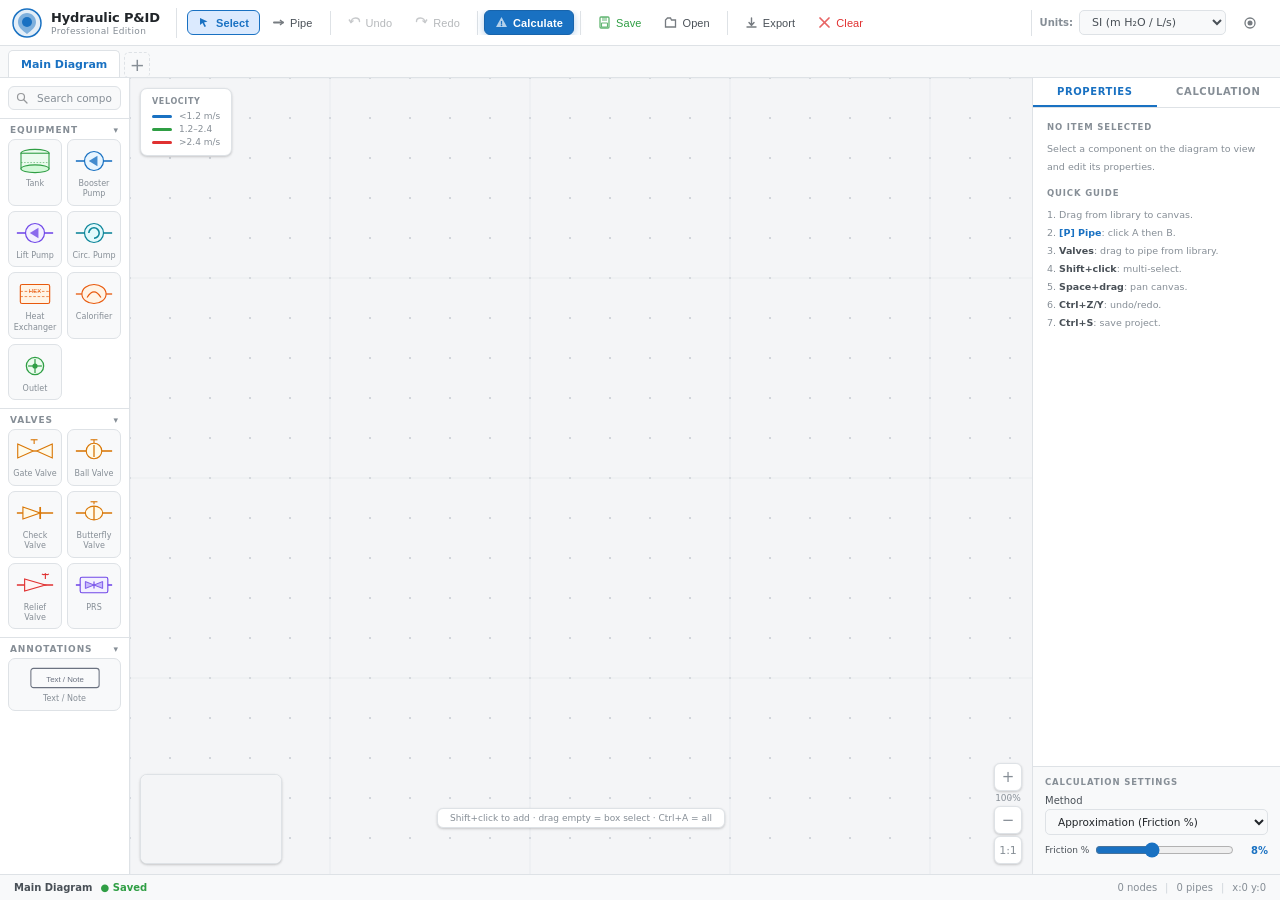
==== commit c958cc7a: "Add files via upload" ====
--- a/index.html
+++ b/index.html
@@ -3,285 +3,351 @@
 <head>
   <meta charset="UTF-8">
   <meta name="viewport" content="width=device-width, initial-scale=1.0">
-  <title>Hydraulic P&ID — Professional Edition</title>
+  <title>Hydraulic P&amp;ID — Professional</title>
   <link rel="stylesheet" href="style.css">
 </head>
 <body>
 <div id="app">
 
-  <!-- ══════════ HEADER ══════════ -->
-  <div id="header">
-    <div id="logo">
-      <svg width="28" height="28" viewBox="0 0 28 28" fill="none">
-        <circle cx="14" cy="14" r="13" fill="#1a3a6e" stroke="#3b82f6" stroke-width="1.5"/>
-        <path d="M14 6 C10 6 7 9 7 13 C7 17 10 19 14 22 C18 19 21 17 21 13 C21 9 18 6 14 6Z" fill="#3b82f6" opacity=".7"/>
-        <circle cx="14" cy="13" r="4" fill="#60a5fa"/>
-      </svg>
-      <div id="logo-text">
-        <div id="logo-title">Hydraulic P&amp;ID</div>
-        <div id="logo-sub">Professional Edition</div>
-      </div>
-    </div>
-
-    <div id="toolbar">
-      <div class="tb-sep"></div>
-      <button class="tb" id="bsel" title="Select [S]">
-        <svg width="14" height="14" viewBox="0 0 14 14"><path d="M2 2L2 10L5 7.5L7 12L8.5 11L6.5 6.5L10 6Z" fill="currentColor"/></svg>
-        Select
-      </button>
-      <button class="tb" id="bpip" title="Pipe [P]">
-        <svg width="14" height="14" viewBox="0 0 14 14"><line x1="2" y1="7" x2="12" y2="7" stroke="currentColor" stroke-width="2" stroke-linecap="round"/></svg>
-        Pipe
-      </button>
-      <button class="tb" id="bvlv" title="Valve [V]">
-        <svg width="14" height="14" viewBox="0 0 14 14"><polygon points="2,3 7,7 2,11" fill="none" stroke="currentColor" stroke-width="1.4"/><polygon points="12,3 7,7 12,11" fill="none" stroke="currentColor" stroke-width="1.4"/><line x1="7" y1="2" x2="7" y2="0" stroke="currentColor" stroke-width="1.3"/></svg>
-        Valve
-      </button>
-      <div class="tb-sep"></div>
-      <button class="tb" id="bundo" title="Undo Ctrl+Z">
-        <svg width="14" height="14" viewBox="0 0 14 14"><path d="M3 7 C3 4 5.5 2 8 2 C10.5 2 12 3.5 12 5.5" stroke="currentColor" stroke-width="1.5" fill="none" stroke-linecap="round"/><polyline points="1,4 3,7 6,5" fill="none" stroke="currentColor" stroke-width="1.5" stroke-linejoin="round"/></svg>
-        Undo
-      </button>
-      <button class="tb" id="bredo" title="Redo Ctrl+Y">
-        <svg width="14" height="14" viewBox="0 0 14 14"><path d="M11 7 C11 4 8.5 2 6 2 C3.5 2 2 3.5 2 5.5" stroke="currentColor" stroke-width="1.5" fill="none" stroke-linecap="round"/><polyline points="13,4 11,7 8,5" fill="none" stroke="currentColor" stroke-width="1.5" stroke-linejoin="round"/></svg>
-        Redo
-      </button>
-      <div class="tb-sep"></div>
-      <button class="tb tb-calc" id="bcalc">
-        <svg width="14" height="14" viewBox="0 0 14 14"><polygon points="7,1 13,12 1,12" fill="currentColor" opacity=".9"/><line x1="7" y1="5" x2="7" y2="9" stroke="#0b0c0e" stroke-width="1.3"/><circle cx="7" cy="10.5" r=".9" fill="#0b0c0e"/></svg>
-        Calculate
-      </button>
-      <div class="tb-sep"></div>
-      <button class="tb tb-save" id="bsave" title="Save Project Ctrl+S">
-        <svg width="14" height="14" viewBox="0 0 14 14"><rect x="2" y="1" width="10" height="12" rx="1" stroke="currentColor" stroke-width="1.3" fill="none"/><rect x="4" y="1" width="6" height="4" fill="currentColor" opacity=".6"/><rect x="4" y="8" width="6" height="4" rx=".5" stroke="currentColor" stroke-width="1.1" fill="none"/></svg>
-        Save
-      </button>
-      <button class="tb" id="bload" title="Load Project">
-        <svg width="14" height="14" viewBox="0 0 14 14"><path d="M2 4 L2 12 L12 12 L12 4 L8 4 L7 2 L4 2 Z" stroke="currentColor" stroke-width="1.3" fill="none"/></svg>
-        Open
-      </button>
-      <input type="file" id="file-load" accept=".json" style="display:none">
-      <div class="tb-sep"></div>
-      <button class="tb" id="bexport" title="Export PNG Report">
-        <svg width="14" height="14" viewBox="0 0 14 14"><path d="M7 2 L7 9 M4 7 L7 10 L10 7" stroke="currentColor" stroke-width="1.5" fill="none" stroke-linecap="round"/><line x1="2" y1="12" x2="12" y2="12" stroke="currentColor" stroke-width="1.5" stroke-linecap="round"/></svg>
-        Export
-      </button>
-      <button class="tb tb-red" id="bclr" title="Clear Canvas">
-        <svg width="14" height="14" viewBox="0 0 14 14"><line x1="2" y1="2" x2="12" y2="12" stroke="currentColor" stroke-width="1.8" stroke-linecap="round"/><line x1="12" y1="2" x2="2" y2="12" stroke="currentColor" stroke-width="1.8" stroke-linecap="round"/></svg>
-        Clear
-      </button>
-      <div class="tb-sep"></div>
-      <span id="mtag">select [S]</span>
-    </div>
-
-    <div id="hdr-right">
-      <select id="up" class="hdr-select"><option value="m">m H₂O</option><option value="bar">bar</option><option value="psi">psi</option><option value="kpa">kPa</option></select>
-      <select id="uf" class="hdr-select"><option value="ls">L/s</option><option value="lm">L/min</option><option value="m3h">m³/h</option></select>
-    </div>
-  </div>
-
-  <!-- ══════════ BODY ══════════ -->
-  <div id="body">
-
-    <!-- LIBRARY -->
-    <div id="lib">
-      <div class="lib-search-wrap">
-        <svg width="11" height="11" viewBox="0 0 11 11" fill="none" style="position:absolute;left:10px;top:50%;transform:translateY(-50%)"><circle cx="4.5" cy="4.5" r="3.5" stroke="#444c58" stroke-width="1.2"/><line x1="7.5" y1="7.5" x2="10" y2="10" stroke="#444c58" stroke-width="1.2" stroke-linecap="round"/></svg>
-        <input id="lib-search" placeholder="Search components..." class="lib-search">
-      </div>
-      <div class="lib-section-label">EQUIPMENT</div>
-      <div class="lib-group-items" id="grp-equipment">
+<!-- ══════════ HEADER ══════════ -->
+<div id="header">
+  <div id="logo">
+    <svg width="30" height="30" viewBox="0 0 30 30" fill="none">
+      <circle cx="15" cy="15" r="14" fill="#1971c2" opacity=".12"/>
+      <circle cx="15" cy="15" r="14" stroke="#1971c2" stroke-width="1.5" fill="none"/>
+      <path d="M15 5 C10 5 6 9 6 14 C6 19 10 22 15 26 C20 22 24 19 24 14 C24 9 20 5 15 5Z" fill="#1971c2" opacity=".5"/>
+      <circle cx="15" cy="14" r="5" fill="#1971c2"/>
+    </svg>
+    <div>
+      <div id="logo-title">Hydraulic P&amp;ID</div>
+      <div id="logo-sub">Professional Edition</div>
+    </div>
+  </div>
+
+  <div id="toolbar">
+    <!-- Mode buttons -->
+    <button class="tb on" id="bsel" title="Select [S]">
+      <svg width="13" height="13" viewBox="0 0 13 13"><path d="M2 2L2 9L4.5 7L6.5 11L8 10.3L6 6.5L9.5 5.5Z" fill="currentColor"/></svg>Select
+    </button>
+    <button class="tb" id="bpip" title="Pipe [P]">
+      <svg width="13" height="13" viewBox="0 0 13 13"><line x1="2" y1="6.5" x2="11" y2="6.5" stroke="currentColor" stroke-width="2" stroke-linecap="round"/><polyline points="8,4 11,6.5 8,9" fill="none" stroke="currentColor" stroke-width="1.5" stroke-linejoin="round"/></svg>Pipe
+    </button>
+    <div class="tb-sep"></div>
+    <!-- History -->
+    <button class="tb" id="bundo" title="Undo [Ctrl+Z]">
+      <svg width="13" height="13" viewBox="0 0 13 13"><path d="M3 6.5C3 4 5 2 7.5 2C10 2 11.5 3.5 11.5 5.5" stroke="currentColor" stroke-width="1.4" fill="none" stroke-linecap="round"/><polyline points="1,3.5 3,6.5 5.5,4.5" fill="none" stroke="currentColor" stroke-width="1.4" stroke-linejoin="round"/></svg>Undo
+    </button>
+    <button class="tb" id="bredo" title="Redo [Ctrl+Y]">
+      <svg width="13" height="13" viewBox="0 0 13 13"><path d="M10 6.5C10 4 8 2 5.5 2C3 2 1.5 3.5 1.5 5.5" stroke="currentColor" stroke-width="1.4" fill="none" stroke-linecap="round"/><polyline points="12,3.5 10,6.5 7.5,4.5" fill="none" stroke="currentColor" stroke-width="1.4" stroke-linejoin="round"/></svg>Redo
+    </button>
+    <div class="tb-sep"></div>
+    <!-- Calculate -->
+    <button class="tb tb-calc" id="bcalc">
+      <svg width="13" height="13" viewBox="0 0 13 13"><polygon points="6.5,1 12,11 1,11" fill="white" opacity=".9"/><line x1="6.5" y1="5" x2="6.5" y2="8.5" stroke="#1971c2" stroke-width="1.2"/><circle cx="6.5" cy="9.5" r=".8" fill="#1971c2"/></svg>Calculate
+    </button>
+    <div class="tb-sep"></div>
+    <!-- Save / Open -->
+    <button class="tb tb-save" id="bsave" title="Save [Ctrl+S]">
+      <svg width="13" height="13" viewBox="0 0 13 13"><rect x="2" y="1" width="9" height="11" rx="1" stroke="currentColor" stroke-width="1.3" fill="none"/><rect x="4" y="1" width="5" height="4" fill="currentColor" opacity=".5"/><rect x="3.5" y="7" width="6" height="4" rx=".5" stroke="currentColor" stroke-width="1.1" fill="none"/></svg>Save
+    </button>
+    <button class="tb" id="bload" title="Open project">
+      <svg width="13" height="13" viewBox="0 0 13 13"><path d="M1.5 4L1.5 11L11.5 11L11.5 4L7.5 4L6.5 2L3.5 2Z" stroke="currentColor" stroke-width="1.3" fill="none"/></svg>Open
+    </button>
+    <input type="file" id="file-load" accept=".json" style="display:none">
+    <div class="tb-sep"></div>
+    <!-- Export -->
+    <button class="tb" id="bexport" title="Export PNG report">
+      <svg width="13" height="13" viewBox="0 0 13 13"><path d="M6.5 2L6.5 8.5M4 6.5L6.5 9.5L9 6.5" stroke="currentColor" stroke-width="1.4" fill="none" stroke-linecap="round"/><line x1="2" y1="11" x2="11" y2="11" stroke="currentColor" stroke-width="1.4" stroke-linecap="round"/></svg>Export
+    </button>
+    <button class="tb tb-red" id="bclr" title="Clear canvas">
+      <svg width="13" height="13" viewBox="0 0 13 13"><line x1="2" y1="2" x2="11" y2="11" stroke="currentColor" stroke-width="1.7" stroke-linecap="round"/><line x1="11" y1="2" x2="2" y2="11" stroke="currentColor" stroke-width="1.7" stroke-linecap="round"/></svg>Clear
+    </button>
+  </div>
+
+  <!-- Right: Units + Dark toggle -->
+  <div id="hdr-right">
+    <span class="units-lbl">Units:</span>
+    <select id="units-system" class="hdr-sel" title="Unit system">
+      <option value="si_m">SI (m H₂O / L/s)</option>
+      <option value="si_bar">SI (bar / m³/h)</option>
+      <option value="si_kpa">SI (kPa / L/s)</option>
+      <option value="imperial">Imperial (psi / gpm)</option>
+    </select>
+    <button class="tb tb-dark" id="bdark" title="Toggle dark mode" style="min-width:32px">
+      <svg id="dark-icon" width="14" height="14" viewBox="0 0 14 14"><path d="M7 2C4.2 2 2 4.2 2 7C2 9.8 4.2 12 7 12C9.8 12 12 9.8 12 7C12 4.2 9.8 2 7 2Z" fill="none" stroke="currentColor" stroke-width="1.3"/><circle cx="7" cy="7" r="2.5" fill="currentColor"/></svg>
+    </button>
+  </div>
+</div>
+
+<!-- ══════════ PROJECT TABS ══════════ -->
+<div id="proj-tabs-bar">
+  <!-- Rendered by renderTabs() in JS -->
+</div>
+
+<div id="body">
+
+<!-- ══════════ LIBRARY ══════════ -->
+<div id="lib">
+  <div class="lib-search-wrap">
+    <svg class="lib-search-icon" width="12" height="12" viewBox="0 0 12 12" fill="none"><circle cx="5" cy="5" r="3.5" stroke="currentColor" stroke-width="1.2"/><line x1="7.5" y1="7.5" x2="11" y2="11" stroke="currentColor" stroke-width="1.2" stroke-linecap="round"/></svg>
+    <input id="lib-search" class="lib-search" placeholder="Search components...">
+  </div>
+  <div class="lib-scroll">
+
+    <!-- EQUIPMENT -->
+    <div class="lib-sec" id="ls-equip">
+      <div class="lib-sec-hdr" onclick="toggleLibSec('ls-equip')">Equipment <span class="chev">▾</span></div>
+      <div class="lib-items">
         <div class="li" draggable="true" data-type="tank">
-          <svg width="36" height="28" viewBox="0 0 44 36" fill="none"><ellipse cx="22" cy="8" rx="18" ry="5" stroke="#a3e635" stroke-width="1.3" fill="#081500"/><rect x="4" y="8" width="36" height="20" fill="#081500" stroke="#a3e635" stroke-width="1.3"/><ellipse cx="22" cy="28" rx="18" ry="5" stroke="#a3e635" stroke-width="1.3" fill="#0e2000"/><line x1="4" y1="20" x2="40" y2="20" stroke="#a3e635" stroke-width=".7" stroke-dasharray="2,2"/></svg>
+          <svg width="38" height="28" viewBox="0 0 44 36" fill="none"><ellipse cx="22" cy="8" rx="18" ry="5" stroke="#2f9e44" stroke-width="1.4" fill="#ebfbee"/><rect x="4" y="8" width="36" height="20" fill="#ebfbee" stroke="#2f9e44" stroke-width="1.4"/><ellipse cx="22" cy="28" rx="18" ry="5" stroke="#2f9e44" stroke-width="1.4" fill="#d3f9d8"/><line x1="4" y1="20" x2="40" y2="20" stroke="#2f9e44" stroke-width=".7" stroke-dasharray="2,2"/></svg>
           <span>Tank</span>
         </div>
         <div class="li" draggable="true" data-type="pump-booster">
-          <svg width="36" height="28" viewBox="0 0 44 28" fill="none"><circle cx="22" cy="14" r="11" stroke="#60a5fa" stroke-width="1.3" fill="#080f1a"/><path d="M16 14L26 8L26 20Z" fill="#60a5fa" opacity=".9"/><line x1="1" y1="14" x2="11" y2="14" stroke="#60a5fa" stroke-width="1.8"/><line x1="33" y1="14" x2="43" y2="14" stroke="#60a5fa" stroke-width="1.8"/></svg>
+          <svg width="38" height="28" viewBox="0 0 44 28" fill="none"><circle cx="22" cy="14" r="11" stroke="#1971c2" stroke-width="1.4" fill="#e7f5ff"/><path d="M16 14L26 8L26 20Z" fill="#1971c2" opacity=".8"/><line x1="1" y1="14" x2="11" y2="14" stroke="#1971c2" stroke-width="1.8"/><line x1="33" y1="14" x2="43" y2="14" stroke="#1971c2" stroke-width="1.8"/></svg>
           <span>Booster Pump</span>
         </div>
         <div class="li" draggable="true" data-type="pump-lift">
-          <svg width="36" height="28" viewBox="0 0 44 28" fill="none"><circle cx="22" cy="14" r="11" stroke="#818cf8" stroke-width="1.3" fill="#0c0a1a"/><path d="M16 14L26 8L26 20Z" fill="#818cf8" opacity=".9"/><line x1="1" y1="14" x2="11" y2="14" stroke="#818cf8" stroke-width="1.8"/><line x1="33" y1="14" x2="43" y2="14" stroke="#818cf8" stroke-width="1.8"/></svg>
+          <svg width="38" height="28" viewBox="0 0 44 28" fill="none"><circle cx="22" cy="14" r="11" stroke="#7048e8" stroke-width="1.4" fill="#f3f0ff"/><path d="M16 14L26 8L26 20Z" fill="#7048e8" opacity=".8"/><line x1="1" y1="14" x2="11" y2="14" stroke="#7048e8" stroke-width="1.8"/><line x1="33" y1="14" x2="43" y2="14" stroke="#7048e8" stroke-width="1.8"/></svg>
           <span>Lift Pump</span>
         </div>
         <div class="li" draggable="true" data-type="pump-circ">
-          <svg width="36" height="28" viewBox="0 0 44 28" fill="none"><circle cx="22" cy="14" r="11" stroke="#34d399" stroke-width="1.3" fill="#041a10"/><path d="M16 14 A6 6 0 1 1 22 20" stroke="#34d399" stroke-width="1.8" fill="none"/><line x1="1" y1="14" x2="11" y2="14" stroke="#34d399" stroke-width="1.8"/><line x1="33" y1="14" x2="43" y2="14" stroke="#34d399" stroke-width="1.8"/></svg>
+          <svg width="38" height="28" viewBox="0 0 44 28" fill="none"><circle cx="22" cy="14" r="11" stroke="#0c8599" stroke-width="1.4" fill="#e3fafc"/><path d="M16 14 A6 6 0 1 1 22 20" stroke="#0c8599" stroke-width="1.8" fill="none"/><line x1="1" y1="14" x2="11" y2="14" stroke="#0c8599" stroke-width="1.8"/><line x1="33" y1="14" x2="43" y2="14" stroke="#0c8599" stroke-width="1.8"/></svg>
           <span>Circ. Pump</span>
         </div>
         <div class="li" draggable="true" data-type="hex">
-          <svg width="36" height="28" viewBox="0 0 44 28" fill="none"><rect x="5" y="3" width="34" height="22" rx="2" stroke="#f97316" stroke-width="1.2" fill="#160800"/><line x1="5" y1="11" x2="39" y2="11" stroke="#f97316" stroke-width=".7" stroke-dasharray="3,2"/><line x1="5" y1="17" x2="39" y2="17" stroke="#f97316" stroke-width=".7" stroke-dasharray="3,2"/><line x1="1" y1="14" x2="5" y2="14" stroke="#f97316" stroke-width="1.5"/><line x1="39" y1="14" x2="43" y2="14" stroke="#f97316" stroke-width="1.5"/></svg>
+          <svg width="38" height="28" viewBox="0 0 44 28" fill="none"><rect x="5" y="3" width="34" height="22" rx="2" stroke="#e8590c" stroke-width="1.3" fill="#fff4e6"/><line x1="5" y1="11" x2="39" y2="11" stroke="#e8590c" stroke-width=".8" stroke-dasharray="3,2"/><line x1="5" y1="17" x2="39" y2="17" stroke="#e8590c" stroke-width=".8" stroke-dasharray="3,2"/><text x="22" y="11" text-anchor="middle" fill="#e8590c" font-size="7" font-family="sans-serif" dominant-baseline="central">HEX</text></svg>
           <span>Heat Exchanger</span>
         </div>
         <div class="li" draggable="true" data-type="calorifier">
-          <svg width="36" height="28" viewBox="0 0 44 28" fill="none"><ellipse cx="22" cy="14" rx="14" ry="11" stroke="#fb923c" stroke-width="1.2" fill="#160a00"/><path d="M14 18 Q22 5 30 18" stroke="#fb923c" stroke-width="1.3" fill="none"/><line x1="1" y1="14" x2="8" y2="14" stroke="#fb923c" stroke-width="1.5"/><line x1="36" y1="14" x2="43" y2="14" stroke="#fb923c" stroke-width="1.5"/></svg>
+          <svg width="38" height="28" viewBox="0 0 44 28" fill="none"><ellipse cx="22" cy="14" rx="14" ry="11" stroke="#e8590c" stroke-width="1.3" fill="#fff4e6"/><path d="M14 18 Q22 5 30 18" stroke="#e8590c" stroke-width="1.4" fill="none"/><line x1="1" y1="14" x2="8" y2="14" stroke="#e8590c" stroke-width="1.5"/><line x1="36" y1="14" x2="43" y2="14" stroke="#e8590c" stroke-width="1.5"/></svg>
           <span>Calorifier</span>
         </div>
-      </div>
-
-      <div class="lib-section-label">VALVES</div>
-      <div class="lib-group-items" id="grp-valves">
-        <div class="li" draggable="true" data-type="valve">
-          <svg width="36" height="28" viewBox="0 0 44 28" fill="none"><polygon points="2,6 20,14 2,22" stroke="#facc15" stroke-width="1.2" fill="#161000"/><polygon points="42,6 24,14 42,22" stroke="#facc15" stroke-width="1.2" fill="#161000"/><line x1="20" y1="14" x2="24" y2="14" stroke="#facc15" stroke-width="1.5"/><line x1="21" y1="6" x2="21" y2="1" stroke="#facc15" stroke-width="1.2"/><line x1="17" y1="1" x2="25" y2="1" stroke="#facc15" stroke-width="1.2"/></svg>
+        <div class="li" draggable="true" data-type="outlet">
+          <svg width="38" height="28" viewBox="0 0 44 28" fill="none"><circle cx="22" cy="14" r="10" stroke="#2f9e44" stroke-width="1.5" fill="#ebfbee"/><line x1="14" y1="14" x2="30" y2="14" stroke="#2f9e44" stroke-width="1.4"/><line x1="22" y1="6" x2="22" y2="22" stroke="#2f9e44" stroke-width="1.4"/><circle cx="22" cy="14" r="3" fill="#2f9e44"/></svg>
+          <span>Outlet</span>
+        </div>
+      </div>
+    </div>
+
+    <!-- VALVES -->
+    <div class="lib-sec" id="ls-valves">
+      <div class="lib-sec-hdr" onclick="toggleLibSec('ls-valves')">Valves <span class="chev">▾</span></div>
+      <div class="lib-items">
+        <!-- Gate Valve -->
+        <div class="li" draggable="true" data-type="valve-gate">
+          <svg width="38" height="28" viewBox="0 0 44 28" fill="none">
+            <polygon points="2,6 20,14 2,22" stroke="#d97706" stroke-width="1.3" fill="#fffbeb"/>
+            <polygon points="42,6 24,14 42,22" stroke="#d97706" stroke-width="1.3" fill="#fffbeb"/>
+            <line x1="20" y1="14" x2="24" y2="14" stroke="#d97706" stroke-width="1.5"/>
+            <line x1="21" y1="6" x2="21" y2="1" stroke="#d97706" stroke-width="1.3"/>
+            <line x1="17" y1="1" x2="25" y2="1" stroke="#d97706" stroke-width="1.3"/>
+          </svg>
           <span>Gate Valve</span>
         </div>
-      </div>
-
-      <div class="lib-section-label">ENDPOINTS</div>
-      <div class="lib-group-items" id="grp-endpoints">
-        <div class="li" draggable="true" data-type="outlet">
-          <svg width="36" height="28" viewBox="0 0 44 28" fill="none"><circle cx="22" cy="14" r="10" stroke="#22c55e" stroke-width="1.5" fill="#051a0a"/><line x1="14" y1="14" x2="30" y2="14" stroke="#22c55e" stroke-width="1.3"/><line x1="22" y1="6" x2="22" y2="22" stroke="#22c55e" stroke-width="1.3"/><circle cx="22" cy="14" r="3" fill="#22c55e"/></svg>
-          <span>Outlet</span>
-        </div>
-      </div>
-    </div>
-
-    <!-- CANVAS AREA -->
-    <div id="canvas-col">
-      <div id="cvwrap">
-        <canvas id="cv"></canvas>
-        <div id="sel-box"></div>
-        <div id="flash"></div>
-        <!-- Mini-map -->
-        <div id="minimap-wrap">
-          <canvas id="minimap" width="140" height="90"></canvas>
-        </div>
-        <!-- Zoom controls -->
-        <div id="zctrl">
-          <div class="zb" id="zin">+</div>
-          <div id="zpct">100%</div>
-          <div class="zb" id="zout">−</div>
-          <div class="zb" id="zrst" title="Reset zoom">⊡</div>
-        </div>
-        <!-- Velocity legend -->
-        <div id="legends">
-          <div class="leg-hd">Velocity</div>
-          <div class="leg-row"><div class="leg-line" style="background:#60a5fa"></div><span>&lt;1.2 m/s</span></div>
-          <div class="leg-row"><div class="leg-line" style="background:#4ade80"></div><span>1.2–2.4</span></div>
-          <div class="leg-row"><div class="leg-line" style="background:#f87171"></div><span>&gt;2.4 m/s</span></div>
-        </div>
-        <div class="multi-hint" id="multi-hint">Shift+click to add · drag empty = box select · Ctrl+A = all</div>
-      </div>
-
-      <!-- RESULTS TABLE (appears after Calculate) -->
-      <div id="results-table-wrap" style="display:none">
-        <div id="rt-header">
-          <span id="rt-title">📊 Results Table</span>
-          <div id="rt-hdr-right">
-            <span id="rt-status-badge" class="bdg ok">—</span>
-            <button id="rt-toggle" class="rt-btn">▲ Hide</button>
-          </div>
-        </div>
-        <div id="rt-body">
-          <table id="results-table">
-            <thead>
-              <tr>
-                <th>ID</th><th>Component</th><th>Type</th>
-                <th>Dia (mm)</th><th>L (m)</th>
-                <th>Flow</th><th>v (m/s)</th>
-                <th>ΔH Friction (m)</th><th>ΔH Valve (m)</th><th>ΔH Total (m)</th>
-                <th>P Inlet</th><th>P Outlet</th>
-              </tr>
-            </thead>
-            <tbody id="rt-tbody"></tbody>
-            <tfoot id="rt-tfoot"></tfoot>
-          </table>
-        </div>
-      </div>
-    </div>
-
-    <!-- RIGHT PANEL -->
-    <div id="rp">
-      <!-- Tabs -->
-      <div id="rp-tabs">
-        <button class="rp-tab active" id="tab-prop-btn" onclick="switchTab('prop')">PROPERTIES</button>
-        <button class="rp-tab" id="tab-calc-btn" onclick="switchTab('calc')">CALCULATION</button>
-      </div>
-
-      <!-- Properties Tab -->
-      <div id="tab-prop" class="tab-content" style="overflow-y:auto;flex:1">
-        <div id="phint" style="padding:12px">
-          <div class="stit">How to Use</div>
-          <p class="htxt">
-            1. Drag components from library.<br><br>
-            2. <b style="color:#60a5fa">[P] Pipe</b>: click A → B.<br><br>
-            3. Click pipe middle = branch.<br><br>
-            4. <b style="color:#facc15">[V] Valve</b>: activate, click pipe.<br><br>
-            5. <b style="color:#a78bfa">Multi-select</b>: drag empty or Shift+click.<br><br>
-            6. <b>[S]</b> Select · Scroll=zoom · Space+drag=pan.<br><br>
-            7. Ctrl+Z undo · Ctrl+Y redo · Ctrl+A all.<br><br>
-            8. 💾 Save/Load as JSON.
-          </p>
-        </div>
-        <div id="pprops" style="display:none;padding:12px">
-          <div class="stit" id="ptit">Properties</div>
-          <div id="pfields"></div>
-          <div id="pbtns"></div>
-        </div>
-      </div>
-
-      <!-- Calculation Tab -->
-      <div id="tab-calc" class="tab-content" style="display:none;flex-direction:column;flex:1;overflow:hidden">
-        <!-- Summary Cards -->
-        <div id="summary-cards">
-          <div class="scard"><div class="scard-lbl">Total Flow</div><div class="scard-val" id="sc-flow">—</div></div>
-          <div class="scard"><div class="scard-lbl">Head Loss</div><div class="scard-val" id="sc-hloss">—</div></div>
-          <div class="scard"><div class="scard-lbl">P Inlet</div><div class="scard-val" id="sc-pin">—</div></div>
-          <div class="scard"><div class="scard-lbl">P Outlet (min)</div><div class="scard-val" id="sc-pout">—</div></div>
-          <div class="scard"><div class="scard-lbl">Pump Power</div><div class="scard-val" id="sc-power">—</div></div>
-          <div class="scard"><div class="scard-lbl">Avg Velocity</div><div class="scard-val" id="sc-vel">—</div></div>
-        </div>
-        <!-- Detailed results list -->
-        <div id="rp-results" style="overflow-y:auto;flex:1;padding:10px 12px">
-          <div style="font-size:9px;color:#444c58;text-align:center;padding-top:20px">Run Calculate to see results</div>
-        </div>
-      </div>
-
-      <!-- Settings always at bottom -->
-      <div id="rp-bot">
-        <div class="stit">Calculation Settings</div>
-        <div class="fld">
-          <label>Method</label>
-          <select id="calc-method">
-            <option value="rule">Approximation (Friction %)</option>
-            <option value="hw">Hazen-Williams</option>
-          </select>
-        </div>
-        <div id="rot-set">
-          <div class="sl-r"><label>Friction %</label><input type="range" id="fsl" min="6" max="11" step="1" value="8"><span id="fval">8%</span></div>
-        </div>
-        <div id="hw-set" style="display:none">
-          <div class="fld"><label>Material (C)</label>
-            <select id="hw-c">
-              <option value="150">PVC/PE — C=150</option>
-              <option value="148">PPR — C=148</option>
-              <option value="140">Copper — C=140</option>
-              <option value="130" selected>New Steel — C=130</option>
-              <option value="120">Galv. Steel — C=120</option>
-              <option value="100">Cast Iron — C=100</option>
-            </select>
-          </div>
-        </div>
-      </div>
-    </div>
-
-  </div><!-- /body -->
-
-  <!-- ══════════ STATUS BAR ══════════ -->
-  <div id="statusbar">
-    <div id="sb-left">
-      <span id="sb-project">Main Diagram</span>
-      <span id="sb-saved" class="sb-saved">● Saved</span>
-    </div>
-    <div id="sb-right">
-      <span id="sb-nodes">0 nodes</span>
-      <span class="sb-div">|</span>
-      <span id="sb-pipes">0 pipes</span>
-      <span class="sb-div">|</span>
-      <span id="sb-coord">x:0 y:0</span>
-    </div>
-  </div>
+        <!-- Ball Valve -->
+        <div class="li" draggable="true" data-type="valve-ball">
+          <svg width="38" height="28" viewBox="0 0 44 28" fill="none">
+            <circle cx="22" cy="14" r="9" stroke="#d97706" stroke-width="1.3" fill="#fffbeb"/>
+            <line x1="1" y1="14" x2="13" y2="14" stroke="#d97706" stroke-width="1.8"/>
+            <line x1="31" y1="14" x2="43" y2="14" stroke="#d97706" stroke-width="1.8"/>
+            <line x1="22" y1="7" x2="22" y2="21" stroke="#d97706" stroke-width="1.5"/>
+            <line x1="22" y1="5" x2="22" y2="1" stroke="#d97706" stroke-width="1.3"/>
+            <line x1="18" y1="1" x2="26" y2="1" stroke="#d97706" stroke-width="1.3"/>
+          </svg>
+          <span>Ball Valve</span>
+        </div>
+        <!-- Check Valve -->
+        <div class="li" draggable="true" data-type="valve-check">
+          <svg width="38" height="28" viewBox="0 0 44 28" fill="none">
+            <line x1="1" y1="14" x2="43" y2="14" stroke="#d97706" stroke-width="1.5"/>
+            <polygon points="8,7 28,14 8,21" stroke="#d97706" stroke-width="1.3" fill="#fffbeb"/>
+            <line x1="28" y1="7" x2="28" y2="21" stroke="#d97706" stroke-width="2"/>
+          </svg>
+          <span>Check Valve</span>
+        </div>
+        <!-- Butterfly Valve -->
+        <div class="li" draggable="true" data-type="valve-butterfly">
+          <svg width="38" height="28" viewBox="0 0 44 28" fill="none">
+            <line x1="1" y1="14" x2="43" y2="14" stroke="#d97706" stroke-width="1.5"/>
+            <ellipse cx="22" cy="14" rx="10" ry="8" stroke="#d97706" stroke-width="1.3" fill="#fffbeb"/>
+            <line x1="22" y1="6" x2="22" y2="22" stroke="#d97706" stroke-width="1.5"/>
+            <line x1="22" y1="4" x2="22" y2="1" stroke="#d97706" stroke-width="1.3"/>
+            <line x1="18" y1="1" x2="26" y2="1" stroke="#d97706" stroke-width="1.3"/>
+          </svg>
+          <span>Butterfly Valve</span>
+        </div>
+        <!-- Pressure Relief Valve -->
+        <div class="li" draggable="true" data-type="valve-relief">
+          <svg width="38" height="28" viewBox="0 0 44 28" fill="none">
+            <line x1="1" y1="14" x2="43" y2="14" stroke="#e03131" stroke-width="1.5"/>
+            <polygon points="10,7 34,14 10,21" stroke="#e03131" stroke-width="1.3" fill="#fff5f5"/>
+            <line x1="34" y1="7" x2="34" y2="1" stroke="#e03131" stroke-width="1.3"/>
+            <path d="M30 1 Q32 3 34 1 Q36 3 38 1" stroke="#e03131" stroke-width="1.3" fill="none"/>
+          </svg>
+          <span>Relief Valve</span>
+        </div>
+        <!-- Pressure Reducing Station -->
+        <div class="li" draggable="true" data-type="valve-reducing">
+          <svg width="38" height="28" viewBox="0 0 44 28" fill="none">
+            <rect x="6" y="5" width="32" height="18" rx="2" stroke="#7048e8" stroke-width="1.3" fill="#f3f0ff"/>
+            <line x1="1" y1="14" x2="6" y2="14" stroke="#7048e8" stroke-width="1.8"/>
+            <line x1="38" y1="14" x2="43" y2="14" stroke="#7048e8" stroke-width="1.8"/>
+            <polygon points="12,10 22,14 12,18" stroke="#7048e8" stroke-width="1" fill="#c5b8fa"/>
+            <polygon points="32,10 22,14 32,18" stroke="#7048e8" stroke-width="1" fill="#c5b8fa"/>
+            <line x1="22" y1="10" x2="22" y2="18" stroke="#7048e8" stroke-width="1.3"/>
+          </svg>
+          <span>PRS</span>
+        </div>
+      </div>
+    </div>
+
+    <!-- ANNOTATIONS -->
+    <div class="lib-sec" id="ls-notes">
+      <div class="lib-sec-hdr" onclick="toggleLibSec('ls-notes')">Annotations <span class="chev">▾</span></div>
+      <div class="lib-items">
+        <div class="li" draggable="true" data-type="note" style="grid-column:1/-1">
+          <svg width="70" height="24" viewBox="0 0 80 24" fill="none">
+            <rect x="1" y="1" width="78" height="22" rx="3" stroke="#6b7280" stroke-width="1.2" fill="#f9fafb"/>
+            <text x="40" y="14" text-anchor="middle" fill="#6b7280" font-size="9" font-family="Segoe UI,sans-serif" dominant-baseline="middle">Text / Note</text>
+          </svg>
+          <span>Text / Note</span>
+        </div>
+      </div>
+    </div>
+
+  </div><!-- /lib-scroll -->
+</div><!-- /lib -->
+
+<!-- ══════════ CANVAS COLUMN ══════════ -->
+<div id="canvas-col">
+  <div id="cvwrap">
+    <canvas id="cv"></canvas>
+    <div id="sel-box"></div>
+    <div id="flash"></div>
+    <div id="note-editor"><textarea id="note-ta" rows="2" cols="20"></textarea></div>
+    <div id="minimap-wrap"><canvas id="minimap" width="140" height="88"></canvas></div>
+    <div id="zctrl">
+      <div class="zb" id="zin">+</div>
+      <div id="zpct">100%</div>
+      <div class="zb" id="zout">−</div>
+      <div class="zb" id="zrst" title="Reset zoom" style="font-size:11px">1:1</div>
+    </div>
+    <div id="legends">
+      <div class="leg-hd">Velocity</div>
+      <div class="leg-row"><div class="leg-line" style="background:#1971c2"></div><span>&lt;1.2 m/s</span></div>
+      <div class="leg-row"><div class="leg-line" style="background:#2f9e44"></div><span>1.2–2.4</span></div>
+      <div class="leg-row"><div class="leg-line" style="background:#e03131"></div><span>&gt;2.4 m/s</span></div>
+    </div>
+    <div class="multi-hint" id="multi-hint">Shift+click to add · drag empty = box select · Ctrl+A = all</div>
+  </div>
+
+  <!-- Results Table -->
+  <div id="results-table-wrap" style="display:none">
+    <div id="rt-header">
+      <span id="rt-title">📊 Results Table</span>
+      <div id="rt-hdr-right">
+        <span id="rt-status-badge" class="bdg ok">—</span>
+        <button id="rt-toggle" class="rt-btn">▲ Hide</button>
+      </div>
+    </div>
+    <div id="rt-body">
+      <table id="results-table">
+        <thead><tr>
+          <th>ID</th><th>Component</th><th>Type</th>
+          <th>Dia (mm)</th><th>L (m)</th><th>Flow</th><th>v (m/s)</th>
+          <th>ΔH Fric (m)</th><th>ΔH Valve (m)</th><th>ΔH Total (m)</th>
+          <th>P Inlet</th><th>P Outlet</th>
+        </tr></thead>
+        <tbody id="rt-tbody"></tbody>
+        <tfoot id="rt-tfoot"></tfoot>
+      </table>
+    </div>
+  </div>
+</div>
+
+<!-- ══════════ RIGHT PANEL ══════════ -->
+<div id="rp">
+  <div id="rp-tabs">
+    <button class="rp-tab active" id="tab-prop-btn" onclick="switchTab('prop')">PROPERTIES</button>
+    <button class="rp-tab" id="tab-calc-btn" onclick="switchTab('calc')">CALCULATION</button>
+  </div>
+  <div id="tab-prop" class="tab-content" style="overflow-y:auto;flex:1">
+    <div id="phint" style="padding:14px">
+      <div class="stit">No item selected</div>
+      <p class="htxt" style="margin-bottom:12px">Select a component on the diagram to view and edit its properties.</p>
+      <div class="stit" style="margin-top:10px">Quick Guide</div>
+      <p class="htxt">
+        1. Drag from library to canvas.<br>
+        2. <b style="color:var(--blue)">[P] Pipe</b>: click A then B.<br>
+        3. <b>Valves</b>: drag to pipe from library.<br>
+        4. <b>Shift+click</b>: multi-select.<br>
+        5. <b>Space+drag</b>: pan canvas.<br>
+        6. <b>Ctrl+Z/Y</b>: undo/redo.<br>
+        7. <b>Ctrl+S</b>: save project.
+      </p>
+    </div>
+    <div id="pprops" style="display:none;padding:12px">
+      <div class="stit" id="ptit">Properties</div>
+      <div id="pfields"></div>
+      <div id="pbtns"></div>
+    </div>
+  </div>
+  <div id="tab-calc" class="tab-content" style="display:none;flex-direction:column;flex:1;overflow:hidden">
+    <div id="summary-cards">
+      <div class="scard"><div class="scard-lbl">Total Flow</div><div class="scard-val" id="sc-flow">—</div></div>
+      <div class="scard"><div class="scard-lbl">Head Loss</div><div class="scard-val" id="sc-hloss">—</div></div>
+      <div class="scard"><div class="scard-lbl">P Inlet</div><div class="scard-val" id="sc-pin">—</div></div>
+      <div class="scard"><div class="scard-lbl">P Outlet min</div><div class="scard-val" id="sc-pout">—</div></div>
+      <div class="scard"><div class="scard-lbl">Pump Power</div><div class="scard-val" id="sc-power">—</div></div>
+      <div class="scard"><div class="scard-lbl">Avg Velocity</div><div class="scard-val" id="sc-vel">—</div></div>
+    </div>
+    <div id="rp-results" style="overflow-y:auto;flex:1;padding:10px 12px">
+      <p style="font-size:9px;color:var(--txt3);text-align:center;padding-top:20px">Run Calculate to see results</p>
+    </div>
+  </div>
+  <div id="rp-bot">
+    <div class="stit">Calculation Settings</div>
+    <div class="fld">
+      <label>Method</label>
+      <select id="calc-method">
+        <option value="rule">Approximation (Friction %)</option>
+        <option value="hw">Hazen-Williams</option>
+      </select>
+    </div>
+    <div id="rot-set">
+      <div class="sl-r"><label>Friction %</label><input type="range" id="fsl" min="6" max="11" step="1" value="8"><span id="fval">8%</span></div>
+    </div>
+    <div id="hw-set" style="display:none">
+      <div class="fld"><label>Material (C value)</label>
+        <select id="hw-c">
+          <option value="150">PVC / PE — C=150</option>
+          <option value="148">PPR — C=148</option>
+          <option value="140">Copper — C=140</option>
+          <option value="130" selected>New Steel — C=130</option>
+          <option value="120">Galv. Steel — C=120</option>
+          <option value="100">Cast Iron — C=100</option>
+        </select>
+      </div>
+    </div>
+  </div>
+</div>
+
+</div><!-- /body -->
+
+<!-- STATUS BAR -->
+<div id="statusbar">
+  <div id="sb-left">
+    <span id="sb-proj-name" style="font-weight:600;color:var(--txt2)">Main Diagram</span>
+    <span id="sb-saved" class="sb-saved">● Saved</span>
+  </div>
+  <div id="sb-right">
+    <span id="sb-nodes">0 nodes</span><span class="sb-div">|</span>
+    <span id="sb-pipes">0 pipes</span><span class="sb-div">|</span>
+    <span id="sb-coord">x:0 y:0</span>
+  </div>
+</div>
 
 </div><!-- /app -->
-
 <script src="engine.js"></script>
 <script src="app.js"></script>
 </body>
--- a/style.css
+++ b/style.css
@@ -1,160 +1,196 @@
 /* ════════════════════════════════════════════════════════
-   style.css — Hydraulic P&ID v13
-   لو عايز تعدل في الشكل أو الألوان → ابعت الملف ده بس
+   style.css — Hydraulic P&ID v14
+   Light theme default · Dark toggle via body.dark
 ════════════════════════════════════════════════════════ */
 *{box-sizing:border-box;margin:0;padding:0}
+
+/* ── LIGHT THEME (default) ── */
 :root{
-  --bg:#0b0c0e;--bg2:#111318;--bg3:#181b20;--bg4:#1e2228;
-  --brd:#252930;--brd2:#2e343d;
-  --txt:#c8cdd6;--txt2:#7a8494;--txt3:#444c58;
-  --blue:#3b82f6;--blue-dim:#1a2d4a;
-  --green:#22c55e;--green-dim:#0d2818;
-  --red:#ef4444;--red-dim:#2a0d0d;
-  --orange:#f97316;--orange-dim:#2a1200;
-  --yellow:#eab308;--yellow-dim:#221a00;
-  --purple:#a78bfa;--purple-dim:#1e1535;
-  --hdr:42px; --lib:115px; --rp:240px; --sb:26px;
+  --bg:#f0f2f5; --bg2:#ffffff; --bg3:#f8f9fa; --bg4:#e9ecef;
+  --brd:#dee2e6; --brd2:#ced4da;
+  --txt:#212529; --txt2:#495057; --txt3:#868e96;
+  --blue:#1971c2; --blue2:#1864ab; --blue-dim:#e7f5ff; --blue-lt:#dbeafe;
+  --green:#2f9e44; --green-dim:#ebfbee;
+  --red:#e03131; --red-dim:#fff5f5;
+  --orange:#e8590c; --orange-dim:#fff4e6;
+  --yellow:#f08c00; --yellow-dim:#fff9db;
+  --purple:#7048e8; --purple-dim:#f3f0ff;
+  --shadow:0 1px 3px rgba(0,0,0,.12),0 1px 2px rgba(0,0,0,.08);
+  --shadow2:0 4px 12px rgba(0,0,0,.15);
+  --canvas-bg:#f4f5f7; --canvas-dot:#c8cdd6; --canvas-major:#dde1e7;
+  --lbl-bg:rgba(255,255,255,.95); --lbl-fg:#212529;
+  --hdr:46px; --tabs:32px; --lib:130px; --rp:248px; --sb:26px;
 }
-body{background:var(--bg);color:var(--txt);font-family:'Segoe UI',system-ui,sans-serif;font-size:12px;overflow:hidden}
+/* ── DARK THEME ── */
+body.dark{
+  --bg:#0b0c0e; --bg2:#111318; --bg3:#181b20; --bg4:#1e2228;
+  --brd:#252930; --brd2:#2e343d;
+  --txt:#c8cdd6; --txt2:#7a8494; --txt3:#444c58;
+  --blue:#3b82f6; --blue2:#1d4ed8; --blue-dim:#1a2d4a; --blue-lt:#1a2d4a;
+  --green:#22c55e; --green-dim:#0d2818;
+  --red:#ef4444; --red-dim:#2a0d0d;
+  --orange:#f97316; --orange-dim:#2a1200;
+  --yellow:#eab308; --yellow-dim:#221a00;
+  --purple:#a78bfa; --purple-dim:#1e1535;
+  --shadow:0 1px 4px rgba(0,0,0,.5); --shadow2:0 4px 16px rgba(0,0,0,.6);
+  --canvas-bg:#080a0d; --canvas-dot:#1e2530; --canvas-major:#181e28;
+  --lbl-bg:rgba(8,10,13,.94); --lbl-fg:#c8cdd6;
+}
+
+body{background:var(--bg);color:var(--txt);font-family:'Segoe UI',system-ui,sans-serif;font-size:12px;overflow:hidden;transition:background .2s,color .2s}
 #app{display:flex;flex-direction:column;height:100vh;min-height:600px}
 
 /* ── HEADER ── */
-#header{display:flex;align-items:center;height:var(--hdr);padding:0 10px;gap:6px;background:var(--bg2);border-bottom:1px solid var(--brd);flex-shrink:0}
-#logo{display:flex;align-items:center;gap:8px;padding-right:12px;border-right:1px solid var(--brd);margin-right:4px;min-width:160px}
-#logo-title{font-size:12px;font-weight:700;color:var(--txt);letter-spacing:.02em}
-#logo-sub{font-size:9px;color:var(--txt3);letter-spacing:.04em}
-#toolbar{display:flex;align-items:center;gap:2px;flex:1;overflow:hidden}
-.tb-sep{width:1px;height:22px;background:var(--brd);margin:0 4px;flex-shrink:0}
-.tb{display:inline-flex;align-items:center;gap:5px;padding:4px 9px;font-size:11px;border:1px solid transparent;border-radius:5px;background:transparent;color:var(--txt2);cursor:pointer;white-space:nowrap;transition:all .12s;font-weight:500}
+#header{display:flex;align-items:center;height:var(--hdr);padding:0 12px;gap:4px;background:var(--bg2);border-bottom:1px solid var(--brd);flex-shrink:0;box-shadow:var(--shadow)}
+#logo{display:flex;align-items:center;gap:9px;padding-right:14px;border-right:1px solid var(--brd);margin-right:6px;min-width:165px;flex-shrink:0}
+#logo-title{font-size:13px;font-weight:700;color:var(--txt);letter-spacing:-.01em}
+#logo-sub{font-size:9px;color:var(--txt3);letter-spacing:.04em;margin-top:1px}
+#toolbar{display:flex;align-items:center;gap:1px;flex:1;overflow:hidden}
+.tb-sep{width:1px;height:24px;background:var(--brd);margin:0 5px;flex-shrink:0}
+.tb{display:inline-flex;align-items:center;gap:5px;padding:5px 10px;font-size:11px;border:1px solid transparent;border-radius:6px;background:transparent;color:var(--txt2);cursor:pointer;white-space:nowrap;transition:all .12s;font-weight:500;letter-spacing:.01em}
 .tb:hover{background:var(--bg3);color:var(--txt);border-color:var(--brd)}
-.tb.on{background:var(--blue-dim);border-color:var(--blue);color:#93c5fd}
-.tb-calc{background:linear-gradient(135deg,#1a3a6e,#1e2d5a)!important;color:#60a5fa!important;border-color:var(--blue)!important;font-weight:700!important}
-.tb-calc:hover{background:linear-gradient(135deg,#1f4480,#2534a0)!important}
-.tb-save{color:#34d399!important}
-.tb-red{color:#f87171!important}
-.tb svg{opacity:.8;flex-shrink:0}
-#mtag{font-size:10px;color:var(--txt3);margin-left:6px;white-space:nowrap}
-#hdr-right{display:flex;align-items:center;gap:5px;margin-left:auto}
-.hdr-select{padding:3px 6px;font-size:10.5px;border:1px solid var(--brd);border-radius:4px;background:var(--bg3);color:var(--txt2);outline:none;cursor:pointer}
-.hdr-select:focus{border-color:var(--blue);color:var(--txt)}
+.tb.on{background:var(--blue-lt);border-color:var(--blue);color:var(--blue);font-weight:600}
+.tb-calc{background:var(--blue)!important;color:#fff!important;border-color:var(--blue2)!important;font-weight:700!important;box-shadow:0 2px 8px rgba(25,113,194,.35)!important}
+.tb-calc:hover{background:var(--blue2)!important;box-shadow:0 2px 12px rgba(25,113,194,.5)!important}
+.tb-save{color:var(--green)!important}.tb-save:hover{background:var(--green-dim)!important}
+.tb-red{color:var(--red)!important}.tb-red:hover{background:var(--red-dim)!important}
+.tb-dark{color:var(--txt2)!important}
+.tb svg{flex-shrink:0;opacity:.75}
+.tb:hover svg,.tb.on svg{opacity:1}
+#hdr-right{display:flex;align-items:center;gap:6px;margin-left:auto;flex-shrink:0;padding-left:8px;border-left:1px solid var(--brd)}
+.hdr-sel{padding:4px 8px;font-size:11px;border:1px solid var(--brd);border-radius:5px;background:var(--bg3);color:var(--txt2);outline:none;cursor:pointer;font-family:inherit}
+.hdr-sel:focus{border-color:var(--blue);color:var(--txt)}
+.units-lbl{font-size:10px;font-weight:600;color:var(--txt3);white-space:nowrap}
+
+/* ── PROJECT TABS ── */
+#proj-tabs-bar{display:flex;align-items:flex-end;height:var(--tabs);background:var(--bg3);border-bottom:1px solid var(--brd);padding:0 8px;gap:0;flex-shrink:0;overflow-x:auto;scrollbar-width:none}
+#proj-tabs-bar::-webkit-scrollbar{display:none}
+.proj-tab{display:inline-flex;align-items:center;gap:6px;padding:0 12px;height:28px;font-size:11px;font-weight:500;color:var(--txt3);background:transparent;border:1px solid transparent;border-bottom:none;border-radius:5px 5px 0 0;cursor:pointer;white-space:nowrap;transition:all .12s;flex-shrink:0;position:relative;top:1px}
+.proj-tab:hover{color:var(--txt2);background:var(--bg4)}
+.proj-tab.active{color:var(--blue);background:var(--bg2);border-color:var(--brd);border-bottom-color:var(--bg2);font-weight:600}
+.proj-tab-close{font-size:13px;line-height:1;opacity:.4;border:none;background:transparent;cursor:pointer;color:inherit;padding:0 0 0 2px;border-radius:3px}
+.proj-tab-close:hover{opacity:1;color:var(--red)}
+.proj-tab-add{display:inline-flex;align-items:center;justify-content:center;width:26px;height:26px;font-size:18px;line-height:1;color:var(--txt3);border:1px dashed var(--brd);border-radius:5px;cursor:pointer;background:transparent;margin-left:4px;flex-shrink:0;transition:all .12s;top:1px;position:relative}
+.proj-tab-add:hover{color:var(--blue);border-color:var(--blue);background:var(--blue-lt)}
 
 /* ── BODY ── */
 #body{display:flex;flex:1;overflow:hidden;min-height:0}
 
 /* ── LIBRARY ── */
 #lib{width:var(--lib);border-right:1px solid var(--brd);background:var(--bg2);display:flex;flex-direction:column;flex-shrink:0;overflow:hidden}
-.lib-search-wrap{position:relative;padding:8px 8px 6px}
-.lib-search{width:100%;padding:5px 8px 5px 26px;font-size:10px;border:1px solid var(--brd);border-radius:5px;background:var(--bg3);color:var(--txt);outline:none}
+.lib-search-wrap{position:relative;padding:8px}
+.lib-search{width:100%;padding:5px 8px 5px 28px;font-size:10.5px;border:1px solid var(--brd);border-radius:6px;background:var(--bg3);color:var(--txt);outline:none;font-family:inherit}
 .lib-search:focus{border-color:var(--blue)}
 .lib-search::placeholder{color:var(--txt3)}
-.lib-section-label{font-size:8px;font-weight:700;color:var(--txt3);letter-spacing:.1em;text-transform:uppercase;padding:6px 10px 4px;border-top:1px solid var(--brd)}
-.lib-group-items{display:grid;grid-template-columns:1fr 1fr;gap:4px;padding:0 7px 6px;overflow-y:auto}
-.li{display:flex;flex-direction:column;align-items:center;gap:3px;padding:7px 4px 5px;border:1px solid var(--brd);border-radius:7px;cursor:grab;background:var(--bg3);user-select:none;transition:all .13s}
-.li:hover{border-color:var(--blue);background:var(--blue-dim);transform:translateY(-1px)}
+.lib-search-icon{position:absolute;left:16px;top:50%;transform:translateY(-50%);pointer-events:none;opacity:.45}
+.lib-scroll{overflow-y:auto;flex:1}
+.lib-sec{border-top:1px solid var(--brd)}
+.lib-sec-hdr{display:flex;align-items:center;justify-content:space-between;padding:6px 10px 4px;font-size:9px;font-weight:700;color:var(--txt3);text-transform:uppercase;letter-spacing:.1em;cursor:pointer;user-select:none}
+.lib-sec-hdr:hover{color:var(--txt2)}
+.lib-sec-hdr .chev{font-size:9px;transition:transform .15s}
+.lib-sec.collapsed .chev{transform:rotate(-90deg)}
+.lib-sec.collapsed .lib-items{display:none}
+.lib-items{display:grid;grid-template-columns:1fr 1fr;gap:5px;padding:0 8px 8px}
+.li{display:flex;flex-direction:column;align-items:center;gap:3px;padding:7px 4px 5px;border:1px solid var(--brd);border-radius:7px;cursor:grab;background:var(--bg3);user-select:none;transition:all .13s;position:relative}
+.li:hover{border-color:var(--blue);background:var(--blue-lt);transform:translateY(-1px);box-shadow:var(--shadow)}
 .li span{font-size:8px;color:var(--txt3);text-align:center;line-height:1.3;margin-top:1px}
-.li:hover span{color:#93c5fd}
+.li:hover span{color:var(--blue)}
+.li svg{flex-shrink:0}
 
 /* ── CANVAS COLUMN ── */
 #canvas-col{display:flex;flex-direction:column;flex:1;overflow:hidden;min-width:0}
-#cvwrap{flex:1;position:relative;overflow:hidden;background:var(--bg);min-height:0}
-#cv{position:absolute;top:0;left:0;cursor:default}
-#sel-box{position:absolute;pointer-events:none;border:1.5px dashed var(--blue);background:rgba(59,130,246,.06);display:none;border-radius:2px}
-#flash{position:absolute;top:10px;left:50%;transform:translateX(-50%);background:rgba(15,20,30,.96);border:1px solid var(--brd2);border-radius:6px;padding:4px 14px;font-size:9.5px;color:var(--txt2);white-space:nowrap;pointer-events:none;opacity:0;transition:opacity .25s;z-index:99}
-#legends{position:absolute;top:10px;left:10px;background:rgba(8,9,12,.93);border:1px solid var(--brd);border-radius:7px;padding:7px 10px;font-size:9px;pointer-events:none}
-.leg-hd{font-size:8px;font-weight:600;color:var(--txt3);letter-spacing:.08em;text-transform:uppercase;margin-bottom:4px}
+#cvwrap{flex:1;position:relative;overflow:hidden;background:var(--canvas-bg);cursor:default}
+#cv{position:absolute;top:0;left:0}
+#sel-box{position:absolute;pointer-events:none;border:1.5px dashed var(--blue);background:rgba(25,113,194,.07);display:none;border-radius:2px}
+#flash{position:absolute;top:10px;left:50%;transform:translateX(-50%);background:var(--bg2);border:1px solid var(--brd2);border-radius:6px;padding:5px 14px;font-size:10px;color:var(--txt2);white-space:nowrap;pointer-events:none;opacity:0;transition:opacity .25s;z-index:99;box-shadow:var(--shadow2);font-weight:500}
+#legends{position:absolute;top:10px;left:10px;background:var(--bg2);border:1px solid var(--brd);border-radius:7px;padding:8px 11px;font-size:9px;pointer-events:none;box-shadow:var(--shadow)}
+.leg-hd{font-size:8px;font-weight:700;color:var(--txt3);letter-spacing:.08em;text-transform:uppercase;margin-bottom:5px}
 .leg-row{display:flex;align-items:center;gap:7px;margin-bottom:3px;color:var(--txt3)}
 .leg-row:last-child{margin-bottom:0}
 .leg-line{width:20px;height:3px;border-radius:2px;flex-shrink:0}
 #zctrl{position:absolute;bottom:10px;right:10px;display:flex;flex-direction:column;gap:2px;align-items:center}
-.zb{width:26px;height:26px;border:1px solid var(--brd);border-radius:5px;background:var(--bg3);color:var(--txt3);font-size:15px;cursor:pointer;display:flex;align-items:center;justify-content:center;transition:all .12s}
-.zb:hover{background:var(--bg4);color:var(--txt);border-color:var(--brd2)}
-#zpct{font-size:9px;color:var(--txt3);text-align:center;line-height:1}
-#minimap-wrap{position:absolute;bottom:10px;left:10px;background:rgba(8,10,14,.9);border:1px solid var(--brd);border-radius:6px;overflow:hidden;cursor:pointer}
-#minimap{display:block;opacity:.85}
-.multi-hint{position:absolute;bottom:44px;left:50%;transform:translateX(-50%);background:rgba(20,25,35,.9);border:1px solid var(--brd2);border-radius:6px;padding:4px 12px;font-size:9px;color:var(--txt2);white-space:nowrap;pointer-events:none;display:none}
+.zb{width:28px;height:28px;border:1px solid var(--brd);border-radius:6px;background:var(--bg2);color:var(--txt3);font-size:15px;cursor:pointer;display:flex;align-items:center;justify-content:center;transition:all .12s;box-shadow:var(--shadow)}
+.zb:hover{background:var(--bg3);color:var(--txt);border-color:var(--brd2)}
+#zpct{font-size:9px;color:var(--txt3);text-align:center;line-height:1;padding:1px 0}
+#minimap-wrap{position:absolute;bottom:10px;left:10px;background:var(--bg2);border:1px solid var(--brd);border-radius:7px;overflow:hidden;cursor:pointer;box-shadow:var(--shadow)}
+#minimap{display:block}
+.multi-hint{position:absolute;bottom:46px;left:50%;transform:translateX(-50%);background:var(--bg2);border:1px solid var(--brd);border-radius:6px;padding:4px 12px;font-size:9px;color:var(--txt3);white-space:nowrap;pointer-events:none;display:none;box-shadow:var(--shadow)}
 
 /* ── RESULTS TABLE ── */
-#results-table-wrap{flex-shrink:0;border-top:2px solid var(--blue);background:var(--bg2);max-height:220px;display:flex;flex-direction:column}
+#results-table-wrap{flex-shrink:0;border-top:2px solid var(--blue);background:var(--bg2);max-height:220px;display:flex;flex-direction:column;box-shadow:0 -2px 8px rgba(0,0,0,.08)}
 #rt-header{display:flex;align-items:center;justify-content:space-between;padding:6px 12px;border-bottom:1px solid var(--brd);flex-shrink:0}
-#rt-title{font-size:11px;font-weight:600;color:#60a5fa;letter-spacing:.04em}
+#rt-title{font-size:11px;font-weight:700;color:var(--blue);letter-spacing:.03em}
 #rt-hdr-right{display:flex;align-items:center;gap:8px}
-.rt-btn{padding:3px 10px;font-size:10px;border:1px solid var(--brd);border-radius:4px;background:var(--bg3);color:var(--txt2);cursor:pointer}
+.rt-btn{padding:3px 10px;font-size:10px;border:1px solid var(--brd);border-radius:4px;background:var(--bg3);color:var(--txt2);cursor:pointer;font-family:inherit}
 .rt-btn:hover{background:var(--bg4);color:var(--txt)}
 #rt-body{overflow:auto;flex:1}
 #results-table{width:100%;border-collapse:collapse;font-size:10px;white-space:nowrap}
-#results-table th{padding:5px 10px;background:var(--bg3);color:var(--txt3);font-weight:600;font-size:9px;text-transform:uppercase;letter-spacing:.06em;border-bottom:1px solid var(--brd);text-align:right;position:sticky;top:0;z-index:1}
+#results-table th{padding:5px 10px;background:var(--bg3);color:var(--txt3);font-weight:700;font-size:9px;text-transform:uppercase;letter-spacing:.06em;border-bottom:1px solid var(--brd);text-align:right;position:sticky;top:0;z-index:1}
 #results-table th:first-child,#results-table th:nth-child(2),#results-table th:nth-child(3){text-align:left}
-#results-table td{padding:5px 10px;border-bottom:1px solid rgba(37,41,48,.7);color:var(--txt2);text-align:right}
-#results-table td:first-child,#results-table td:nth-child(2),#results-table td:nth-child(3){text-align:left;color:var(--txt)}
-#results-table tbody tr:hover{background:rgba(59,130,246,.05)}
-#results-table tfoot td{padding:5px 10px;font-weight:700;color:var(--txt);border-top:1px solid var(--brd2);background:var(--bg3)}
-.td-ok{color:var(--green)!important}.td-warn{color:var(--yellow)!important}.td-err{color:var(--red)!important}.td-info{color:#60a5fa!important}
-.td-id{font-weight:700;color:#60a5fa!important;font-family:monospace}
+#results-table td{padding:5px 10px;border-bottom:1px solid var(--brd);color:var(--txt2);text-align:right}
+#results-table td:first-child,#results-table td:nth-child(2),#results-table td:nth-child(3){text-align:left;color:var(--txt);font-weight:500}
+#results-table tbody tr:hover{background:var(--bg3)}
+#results-table tfoot td{padding:5px 10px;font-weight:700;color:var(--txt);border-top:2px solid var(--brd2);background:var(--bg3)}
+.td-ok{color:var(--green)!important;font-weight:600}.td-warn{color:var(--yellow)!important;font-weight:600}.td-err{color:var(--red)!important;font-weight:600}.td-info{color:var(--blue)!important}
+.td-id{font-weight:700;color:var(--blue)!important;font-family:'Courier New',monospace;font-size:10px}
 
 /* ── RIGHT PANEL ── */
 #rp{width:var(--rp);border-left:1px solid var(--brd);display:flex;flex-direction:column;background:var(--bg2);flex-shrink:0;overflow:hidden}
 #rp-tabs{display:flex;border-bottom:1px solid var(--brd);flex-shrink:0}
-.rp-tab{flex:1;padding:7px 4px;font-size:10px;font-weight:600;letter-spacing:.06em;border:none;background:transparent;color:var(--txt3);cursor:pointer;border-bottom:2px solid transparent;transition:all .12s}
-.rp-tab.active{color:#60a5fa;border-bottom-color:var(--blue);background:rgba(59,130,246,.05)}
+.rp-tab{flex:1;padding:8px 4px;font-size:10px;font-weight:600;letter-spacing:.06em;border:none;background:transparent;color:var(--txt3);cursor:pointer;border-bottom:2px solid transparent;transition:all .12s;font-family:inherit}
+.rp-tab.active{color:var(--blue);border-bottom-color:var(--blue)}
 .rp-tab:hover:not(.active){color:var(--txt2)}
 .tab-content{display:flex;flex-direction:column}
-
-/* Summary cards */
 #summary-cards{display:grid;grid-template-columns:1fr 1fr;gap:6px;padding:10px;border-bottom:1px solid var(--brd);flex-shrink:0}
-.scard{background:var(--bg3);border:1px solid var(--brd);border-radius:6px;padding:6px 8px}
-.scard-lbl{font-size:8px;color:var(--txt3);text-transform:uppercase;letter-spacing:.06em;margin-bottom:3px}
-.scard-val{font-size:13px;font-weight:700;color:var(--txt)}
-
-/* Properties fields */
-.stit{font-size:8.5px;font-weight:600;color:var(--txt3);letter-spacing:.1em;text-transform:uppercase;margin-bottom:8px}
+.scard{background:var(--bg3);border:1px solid var(--brd);border-radius:7px;padding:7px 9px}
+.scard-lbl{font-size:8px;color:var(--txt3);text-transform:uppercase;letter-spacing:.06em;margin-bottom:4px;font-weight:600}
+.scard-val{font-size:14px;font-weight:700;color:var(--txt)}
+.stit{font-size:8.5px;font-weight:700;color:var(--txt3);letter-spacing:.1em;text-transform:uppercase;margin-bottom:8px}
 .fld{margin-bottom:7px}
-.fld label{display:flex;align-items:center;gap:4px;font-size:10px;color:var(--txt2);margin-bottom:3px}
-.fld input,.fld select{width:100%;padding:4px 8px;font-size:10.5px;border:1px solid var(--brd);border-radius:5px;background:var(--bg3);color:var(--txt);outline:none;transition:border-color .12s}
-.fld input:focus{border-color:var(--blue)}.fld select:focus{border-color:var(--blue)}
-.of{border-color:var(--green-dim)!important;background:#020c06!important;color:var(--green)!important;cursor:default}
-.wf{border-color:var(--yellow-dim)!important;background:#110e00!important;color:var(--yellow)!important}
-.uf{border-color:#3a2500!important;background:#100900!important;color:#fb923c!important;font-style:italic}
-.to{font-size:7px;background:var(--green-dim);color:var(--green);border:1px solid #1a4a1a;border-radius:3px;padding:1px 4px}
-.tu{font-size:7px;background:var(--orange-dim);color:#fb923c;border:1px solid #4a2000;border-radius:3px;padding:1px 4px}
-.xb{width:100%;padding:4px 8px;font-size:10.5px;background:transparent;border-radius:5px;cursor:pointer;margin-top:4px;border:1px solid var(--brd);color:var(--txt3);transition:all .12s;font-weight:500}
-.xb:hover{background:var(--bg4);color:var(--txt)}
-.xb.r{color:#f87171;border-color:#3a1515}.xb.r:hover{background:var(--red-dim)}
-.xb.g{color:var(--green);border-color:#1a4a1a;background:var(--green-dim)}
-
-/* Results list (side panel) */
-.rr{display:flex;justify-content:space-between;align-items:center;padding:4px 0;border-bottom:1px solid var(--brd)}
+.fld label{display:flex;align-items:center;gap:4px;font-size:10px;color:var(--txt2);margin-bottom:3px;font-weight:500}
+.fld input,.fld select{width:100%;padding:5px 8px;font-size:10.5px;border:1px solid var(--brd);border-radius:5px;background:var(--bg3);color:var(--txt);outline:none;transition:border-color .12s;font-family:inherit}
+.fld input:focus{border-color:var(--blue);box-shadow:0 0 0 2px rgba(25,113,194,.1)}
+.fld select:focus{border-color:var(--blue)}
+.of{border-color:var(--green)!important;background:var(--green-dim)!important;color:var(--green)!important;font-weight:600;cursor:default}
+.wf{border-color:var(--yellow)!important;background:var(--yellow-dim)!important;color:var(--yellow)!important;font-weight:600}
+.uf{border-color:var(--orange)!important;background:var(--orange-dim)!important;color:var(--orange)!important;font-style:italic}
+.to{font-size:7px;background:var(--green-dim);color:var(--green);border:1px solid var(--green);border-radius:3px;padding:1px 4px;font-weight:700}
+.tu{font-size:7px;background:var(--orange-dim);color:var(--orange);border:1px solid var(--orange);border-radius:3px;padding:1px 4px}
+.xb{width:100%;padding:5px 8px;font-size:10.5px;background:transparent;border-radius:5px;cursor:pointer;margin-top:4px;border:1px solid var(--brd);color:var(--txt2);transition:all .12s;font-weight:500;font-family:inherit}
+.xb:hover{background:var(--bg3);color:var(--txt)}
+.xb.r{color:var(--red);border-color:var(--red)}.xb.r:hover{background:var(--red-dim)}
+.xb.g{color:var(--green);border-color:var(--green);background:var(--green-dim)}
+.rr{display:flex;justify-content:space-between;align-items:center;padding:5px 0;border-bottom:1px solid var(--brd)}
 .rr:last-child{border-bottom:none}
-.rl{font-size:9px;color:var(--txt3)}.rv{font-size:10px;font-weight:500;color:var(--txt2)}
-.rv.ok{color:var(--green)}.rv.w{color:var(--yellow)}.rv.er{color:var(--red)}.rv.i{color:#60a5fa}.rv.v{color:var(--purple)}
+.rl{font-size:9px;color:var(--txt3)}.rv{font-size:10px;font-weight:600;color:var(--txt2)}
+.rv.ok{color:var(--green)}.rv.w{color:var(--yellow)}.rv.er{color:var(--red)}.rv.i{color:var(--blue)}.rv.v{color:var(--purple)}
 .bdg{display:inline-block;padding:2px 9px;border-radius:5px;font-size:9px;font-weight:700}
-.bdg.ok{background:var(--green-dim);color:var(--green);border:1px solid #1a4a1a}
-.bdg.er{background:var(--red-dim);color:var(--red);border:1px solid #4a1a1a}
-.bdg.w{background:var(--yellow-dim);color:var(--yellow);border:1px solid #4a2a00}
-.pbox{background:var(--bg3);border:1px solid var(--brd);border-radius:6px;padding:7px 9px;margin-bottom:6px}
-.pbox-t{font-size:8px;color:var(--txt3);text-transform:uppercase;letter-spacing:.06em;margin-bottom:4px;font-weight:700}
-
-/* Settings */
+.bdg.ok{background:var(--green-dim);color:var(--green);border:1px solid var(--green)}
+.bdg.er{background:var(--red-dim);color:var(--red);border:1px solid var(--red)}
+.bdg.w{background:var(--yellow-dim);color:var(--yellow);border:1px solid var(--yellow)}
+.pbox{background:var(--bg3);border:1px solid var(--brd);border-radius:7px;padding:8px 10px;margin-bottom:6px}
+.pbox-t{font-size:8px;color:var(--txt3);text-transform:uppercase;letter-spacing:.08em;margin-bottom:5px;font-weight:700}
 #rp-bot{padding:10px 12px;background:var(--bg3);flex-shrink:0;border-top:1px solid var(--brd)}
 .sl-r{display:flex;align-items:center;gap:6px;margin-bottom:6px}
-.sl-r label{font-size:9px;color:var(--txt2);white-space:nowrap}
+.sl-r label{font-size:9px;color:var(--txt2);white-space:nowrap;font-weight:500}
 .sl-r input[type=range]{flex:1;accent-color:var(--blue)}
-.sl-r span{font-size:10px;font-weight:600;min-width:28px;text-align:right;color:var(--txt)}
-
-/* Pump curve editor */
-.curve-box{background:var(--purple-dim);border:1px solid #3a2a5a;border-radius:5px;padding:6px 8px;margin-top:6px}
+.sl-r span{font-size:10px;font-weight:700;min-width:28px;text-align:right;color:var(--blue)}
+.curve-box{background:var(--purple-dim);border:1px solid var(--purple);border-radius:6px;padding:7px 9px;margin-top:6px}
 .curve-box .pbox-t{color:var(--purple)}
 .curve-row{display:flex;gap:4px;margin-bottom:4px;align-items:center}
-.curve-row input{flex:1;padding:3px 6px;font-size:10px;border:1px solid var(--brd);border-radius:4px;background:var(--bg3);color:var(--txt);outline:none}
+.curve-row input{flex:1;padding:3px 6px;font-size:10px;border:1px solid var(--brd);border-radius:4px;background:var(--bg2);color:var(--txt);outline:none}
 .curve-row input:focus{border-color:var(--purple)}
 .curve-row span{font-size:9px;color:var(--txt3);min-width:20px}
-.curve-add{font-size:9px;color:var(--purple);background:transparent;border:1px dashed #3a2a5a;border-radius:4px;cursor:pointer;padding:3px 8px;width:100%;margin-top:2px}
-
-/* How to use text */
-.htxt{font-size:9.5px;color:var(--txt3);line-height:1.8}
+.curve-add{font-size:9px;color:var(--purple);background:transparent;border:1px dashed var(--purple);border-radius:4px;cursor:pointer;padding:3px 8px;width:100%;margin-top:2px;font-family:inherit}
+.htxt{font-size:9.5px;color:var(--txt3);line-height:1.9}
 .htxt b{color:var(--txt2)}
 
 /* ── STATUS BAR ── */
-#statusbar{display:flex;align-items:center;justify-content:space-between;height:var(--sb);padding:0 12px;background:var(--bg3);border-top:1px solid var(--brd);flex-shrink:0;font-size:10px;color:var(--txt3)}
+#statusbar{display:flex;align-items:center;justify-content:space-between;height:var(--sb);padding:0 14px;background:var(--bg3);border-top:1px solid var(--brd);flex-shrink:0;font-size:10px;color:var(--txt3)}
 #sb-left,#sb-right{display:flex;align-items:center;gap:8px}
-.sb-saved{color:var(--green);font-size:9px}
-.sb-div{color:var(--brd2)}
+.sb-saved{color:var(--green);font-size:10px;font-weight:600}
+.sb-div{color:var(--brd2);font-weight:300}
+
+/* ── NOTE inline editor ── */
+#note-editor{position:absolute;display:none;z-index:200;background:var(--bg2);border:1.5px solid var(--blue);border-radius:5px;box-shadow:var(--shadow2);padding:0}
+#note-editor textarea{border:none;outline:none;background:transparent;font-size:12px;color:var(--txt);padding:6px 8px;resize:both;min-width:120px;min-height:36px;font-family:'Segoe UI',sans-serif;display:block}
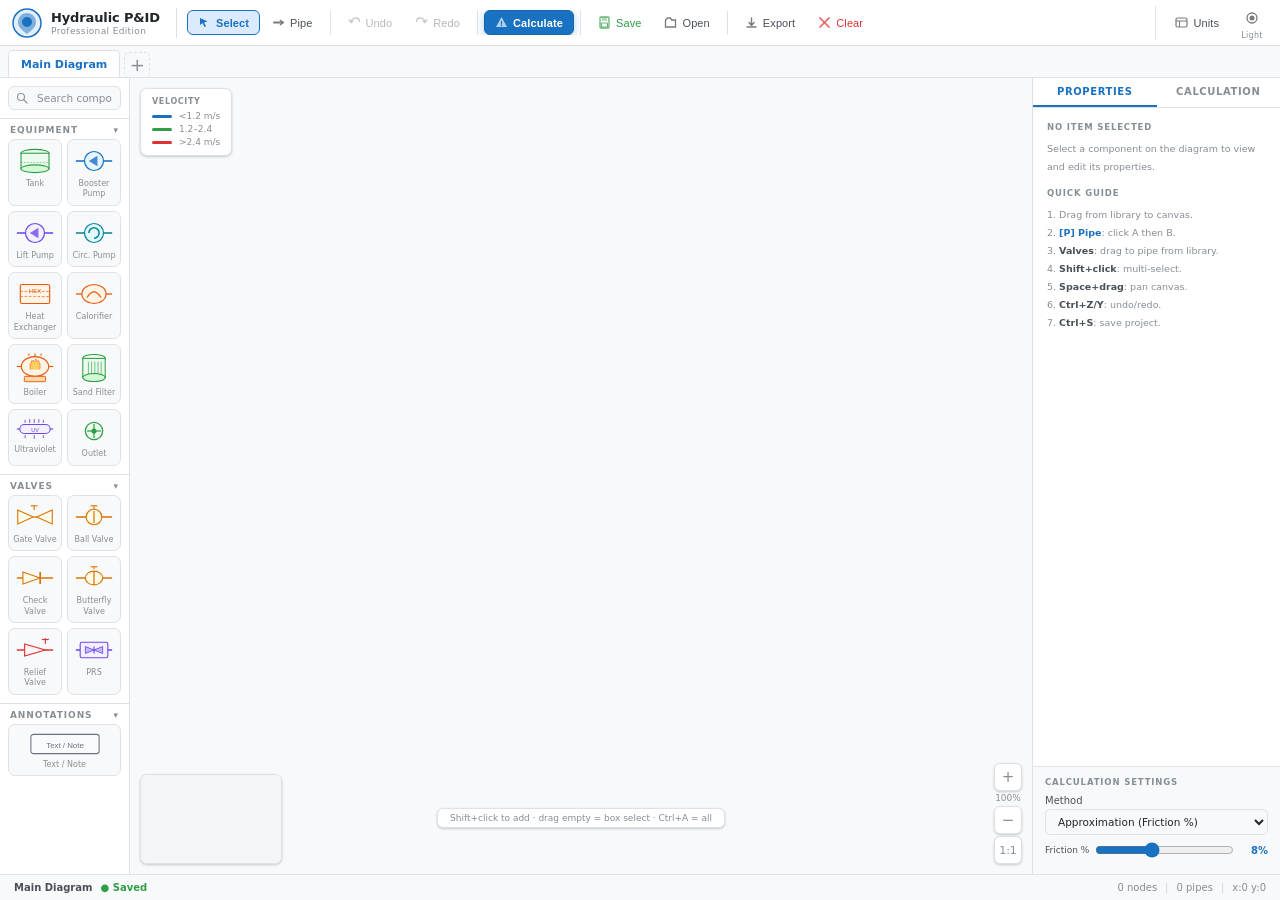
==== commit b042decc: "Add files via upload" ====
--- a/index.html
+++ b/index.html
@@ -66,16 +66,16 @@
 
   <!-- Right: Units + Dark toggle -->
   <div id="hdr-right">
-    <span class="units-lbl">Units:</span>
-    <select id="units-system" class="hdr-sel" title="Unit system">
-      <option value="si_m">SI (m H₂O / L/s)</option>
-      <option value="si_bar">SI (bar / m³/h)</option>
-      <option value="si_kpa">SI (kPa / L/s)</option>
-      <option value="imperial">Imperial (psi / gpm)</option>
-    </select>
-    <button class="tb tb-dark" id="bdark" title="Toggle dark mode" style="min-width:32px">
-      <svg id="dark-icon" width="14" height="14" viewBox="0 0 14 14"><path d="M7 2C4.2 2 2 4.2 2 7C2 9.8 4.2 12 7 12C9.8 12 12 9.8 12 7C12 4.2 9.8 2 7 2Z" fill="none" stroke="currentColor" stroke-width="1.3"/><circle cx="7" cy="7" r="2.5" fill="currentColor"/></svg>
-    </button>
+    <button class="tb" id="bunits" title="Configure units" style="gap:5px">
+      <svg width="13" height="13" viewBox="0 0 13 13"><rect x="1" y="2" width="11" height="9" rx="1.5" stroke="currentColor" stroke-width="1.2" fill="none"/><line x1="1" y1="5" x2="12" y2="5" stroke="currentColor" stroke-width="1"/><line x1="4.5" y1="5" x2="4.5" y2="11" stroke="currentColor" stroke-width="1"/></svg>
+      Units
+    </button>
+    <div style="display:flex;flex-direction:column;align-items:center;gap:1px">
+      <button class="tb tb-dark" id="bdark" title="Toggle dark mode" style="min-width:32px;padding:4px 8px">
+        <svg id="dark-icon" width="14" height="14" viewBox="0 0 14 14"><path d="M7 2C4.2 2 2 4.2 2 7C2 9.8 4.2 12 7 12C9.8 12 12 9.8 12 7C12 4.2 9.8 2 7 2Z" fill="none" stroke="currentColor" stroke-width="1.3"/><circle cx="7" cy="7" r="2.5" fill="currentColor"/></svg>
+      </button>
+      <span id="dark-lbl" style="font-size:8px;color:var(--txt3);letter-spacing:.04em;white-space:nowrap">Light</span>
+    </div>
   </div>
 </div>
 
@@ -121,6 +121,49 @@
         <div class="li" draggable="true" data-type="calorifier">
           <svg width="38" height="28" viewBox="0 0 44 28" fill="none"><ellipse cx="22" cy="14" rx="14" ry="11" stroke="#e8590c" stroke-width="1.3" fill="#fff4e6"/><path d="M14 18 Q22 5 30 18" stroke="#e8590c" stroke-width="1.4" fill="none"/><line x1="1" y1="14" x2="8" y2="14" stroke="#e8590c" stroke-width="1.5"/><line x1="36" y1="14" x2="43" y2="14" stroke="#e8590c" stroke-width="1.5"/></svg>
           <span>Calorifier</span>
+        </div>
+        <div class="li" draggable="true" data-type="boiler">
+          <svg width="38" height="32" viewBox="0 0 50 40" fill="none">
+            <ellipse cx="25" cy="18" rx="18" ry="13" stroke="#e8590c" stroke-width="1.4" fill="#fff4e6"/>
+            <path d="M19 22 Q17 15 21 10 Q23 14 23 10 Q26 14 26 8 Q29 14 29 10 Q33 14 31 22" stroke="#ea580c" stroke-width="1.2" fill="#fbbf24" opacity=".7"/>
+            <line x1="17" y1="4" x2="17" y2="1" stroke="#e8590c" stroke-width="1.4"/>
+            <line x1="25" y1="5" x2="25" y2="1" stroke="#e8590c" stroke-width="1.4"/>
+            <line x1="33" y1="4" x2="33" y2="1" stroke="#e8590c" stroke-width="1.4"/>
+            <rect x="11" y="31" width="28" height="7" rx="1" stroke="#e8590c" stroke-width="1.2" fill="#fed7aa"/>
+            <line x1="1" y1="18" x2="7" y2="18" stroke="#e8590c" stroke-width="1.5"/>
+            <line x1="43" y1="18" x2="49" y2="18" stroke="#e8590c" stroke-width="1.5"/>
+          </svg>
+          <span>Boiler</span>
+        </div>
+        <div class="li" draggable="true" data-type="filter">
+          <svg width="38" height="32" viewBox="0 0 44 40" fill="none">
+            <ellipse cx="22" cy="8" rx="14" ry="5" stroke="#2f9e44" stroke-width="1.3" fill="#ebfbee"/>
+            <rect x="8" y="8" width="28" height="24" fill="#ebfbee" stroke="#2f9e44" stroke-width="1.3"/>
+            <ellipse cx="22" cy="32" rx="14" ry="5" stroke="#2f9e44" stroke-width="1.3" fill="#d3f9d8"/>
+            <line x1="15" y1="12" x2="15" y2="28" stroke="#2f9e44" stroke-width=".8"/>
+            <line x1="19" y1="12" x2="19" y2="28" stroke="#2f9e44" stroke-width=".8"/>
+            <line x1="23" y1="12" x2="23" y2="28" stroke="#2f9e44" stroke-width=".8"/>
+            <line x1="27" y1="12" x2="27" y2="28" stroke="#2f9e44" stroke-width=".8"/>
+            <line x1="31" y1="12" x2="31" y2="28" stroke="#2f9e44" stroke-width=".8"/>
+          </svg>
+          <span>Sand Filter</span>
+        </div>
+        <div class="li" draggable="true" data-type="uv">
+          <svg width="38" height="24" viewBox="0 0 50 28" fill="none">
+            <rect x="5" y="8" width="40" height="12" rx="6" stroke="#7048e8" stroke-width="1.4" fill="#f3f0ff"/>
+            <line x1="1" y1="14" x2="5" y2="14" stroke="#7048e8" stroke-width="1.5"/>
+            <line x1="45" y1="14" x2="49" y2="14" stroke="#7048e8" stroke-width="1.5"/>
+            <line x1="12" y1="2" x2="12" y2="6" stroke="#7048e8" stroke-width="1.2"/>
+            <line x1="18" y1="1" x2="18" y2="6" stroke="#7048e8" stroke-width="1.2"/>
+            <line x1="24" y1="1" x2="24" y2="6" stroke="#7048e8" stroke-width="1.2"/>
+            <line x1="30" y1="1" x2="30" y2="6" stroke="#7048e8" stroke-width="1.2"/>
+            <line x1="36" y1="2" x2="36" y2="6" stroke="#7048e8" stroke-width="1.2"/>
+            <line x1="12" y1="22" x2="12" y2="26" stroke="#7048e8" stroke-width="1.2"/>
+            <line x1="24" y1="22" x2="24" y2="27" stroke="#7048e8" stroke-width="1.2"/>
+            <line x1="36" y1="22" x2="36" y2="26" stroke="#7048e8" stroke-width="1.2"/>
+            <text x="25" y="16" text-anchor="middle" fill="#7048e8" font-size="7" font-family="sans-serif" dominant-baseline="middle">UV</text>
+          </svg>
+          <span>Ultraviolet</span>
         </div>
         <div class="li" draggable="true" data-type="outlet">
           <svg width="38" height="28" viewBox="0 0 44 28" fill="none"><circle cx="22" cy="14" r="10" stroke="#2f9e44" stroke-width="1.5" fill="#ebfbee"/><line x1="14" y1="14" x2="30" y2="14" stroke="#2f9e44" stroke-width="1.4"/><line x1="22" y1="6" x2="22" y2="22" stroke="#2f9e44" stroke-width="1.4"/><circle cx="22" cy="14" r="3" fill="#2f9e44"/></svg>
@@ -348,6 +391,54 @@
 </div>
 
 </div><!-- /app -->
+<!-- UNITS POPUP -->
+<div id="units-popup" style="display:none;position:fixed;inset:0;z-index:9999;background:rgba(0,0,0,.35);backdrop-filter:blur(2px)" onclick="if(event.target===this)closeUnits()">
+  <div id="units-box" style="position:absolute;top:50%;left:50%;transform:translate(-50%,-50%);background:var(--bg2);border:1px solid var(--brd);border-radius:10px;width:420px;box-shadow:0 8px 32px rgba(0,0,0,.25);overflow:hidden">
+    <div style="display:flex;align-items:center;justify-content:space-between;padding:12px 16px;border-bottom:1px solid var(--brd);background:var(--bg3)">
+      <div style="font-size:13px;font-weight:700;color:var(--txt)">⚙ Unit Settings</div>
+      <button onclick="closeUnits()" style="border:none;background:transparent;font-size:18px;cursor:pointer;color:var(--txt3);line-height:1;padding:2px 6px;border-radius:4px" onmouseover="this.style.background='var(--red-dim)'" onmouseout="this.style.background='transparent'">×</button>
+    </div>
+    <div style="padding:16px;display:grid;grid-template-columns:1fr 1fr;gap:12px">
+      <!-- Pressure -->
+      <div>
+        <div style="font-size:9px;font-weight:700;color:var(--txt3);text-transform:uppercase;letter-spacing:.1em;margin-bottom:8px">↓ Pressure</div>
+        <label class="uopt"><input type="radio" name="punit" value="m" checked> m H₂O (metre head)</label>
+        <label class="uopt"><input type="radio" name="punit" value="bar"> bar</label>
+        <label class="uopt"><input type="radio" name="punit" value="kpa"> kPa</label>
+        <label class="uopt"><input type="radio" name="punit" value="psi"> psi</label>
+        <label class="uopt"><input type="radio" name="punit" value="mpa"> MPa</label>
+        <label class="uopt"><input type="radio" name="punit" value="atm"> atm</label>
+      </div>
+      <!-- Flow -->
+      <div>
+        <div style="font-size:9px;font-weight:700;color:var(--txt3);text-transform:uppercase;letter-spacing:.1em;margin-bottom:8px">↓ Flow Rate</div>
+        <label class="uopt"><input type="radio" name="funit" value="ls" checked> L/s</label>
+        <label class="uopt"><input type="radio" name="funit" value="lm"> L/min</label>
+        <label class="uopt"><input type="radio" name="funit" value="m3h"> m³/h</label>
+        <label class="uopt"><input type="radio" name="funit" value="gpm"> gpm (US)</label>
+        <label class="uopt"><input type="radio" name="funit" value="m3s"> m³/s</label>
+      </div>
+      <!-- Power -->
+      <div>
+        <div style="font-size:9px;font-weight:700;color:var(--txt3);text-transform:uppercase;letter-spacing:.1em;margin-bottom:8px">↓ Power</div>
+        <label class="uopt"><input type="radio" name="powunit" value="kw" checked> kW</label>
+        <label class="uopt"><input type="radio" name="powunit" value="hp"> hp</label>
+        <label class="uopt"><input type="radio" name="powunit" value="w"> W</label>
+      </div>
+      <!-- Length -->
+      <div>
+        <div style="font-size:9px;font-weight:700;color:var(--txt3);text-transform:uppercase;letter-spacing:.1em;margin-bottom:8px">↓ Length</div>
+        <label class="uopt"><input type="radio" name="lenunit" value="m" checked> m</label>
+        <label class="uopt"><input type="radio" name="lenunit" value="ft"> ft</label>
+        <label class="uopt"><input type="radio" name="lenunit" value="mm"> mm</label>
+      </div>
+    </div>
+    <div style="padding:10px 16px;border-top:1px solid var(--brd);text-align:right;background:var(--bg3)">
+      <button onclick="applyUnitsFromPopup()" style="padding:6px 18px;font-size:11px;font-weight:700;background:var(--blue);color:#fff;border:none;border-radius:6px;cursor:pointer">Apply</button>
+    </div>
+  </div>
+</div>
+
 <script src="engine.js"></script>
 <script src="app.js"></script>
 </body>
--- a/style.css
+++ b/style.css
@@ -194,3 +194,9 @@
 /* ── NOTE inline editor ── */
 #note-editor{position:absolute;display:none;z-index:200;background:var(--bg2);border:1.5px solid var(--blue);border-radius:5px;box-shadow:var(--shadow2);padding:0}
 #note-editor textarea{border:none;outline:none;background:transparent;font-size:12px;color:var(--txt);padding:6px 8px;resize:both;min-width:120px;min-height:36px;font-family:'Segoe UI',sans-serif;display:block}
+
+/* ── UNITS POPUP ── */
+.uopt{display:flex;align-items:center;gap:7px;font-size:11px;color:var(--txt2);padding:4px 6px;border-radius:5px;cursor:pointer;margin-bottom:2px}
+.uopt:hover{background:var(--bg4)}
+.uopt input[type=radio]{accent-color:var(--blue);width:13px;height:13px;flex-shrink:0}
+.uopt input[type=radio]:checked+*{color:var(--blue);font-weight:600}
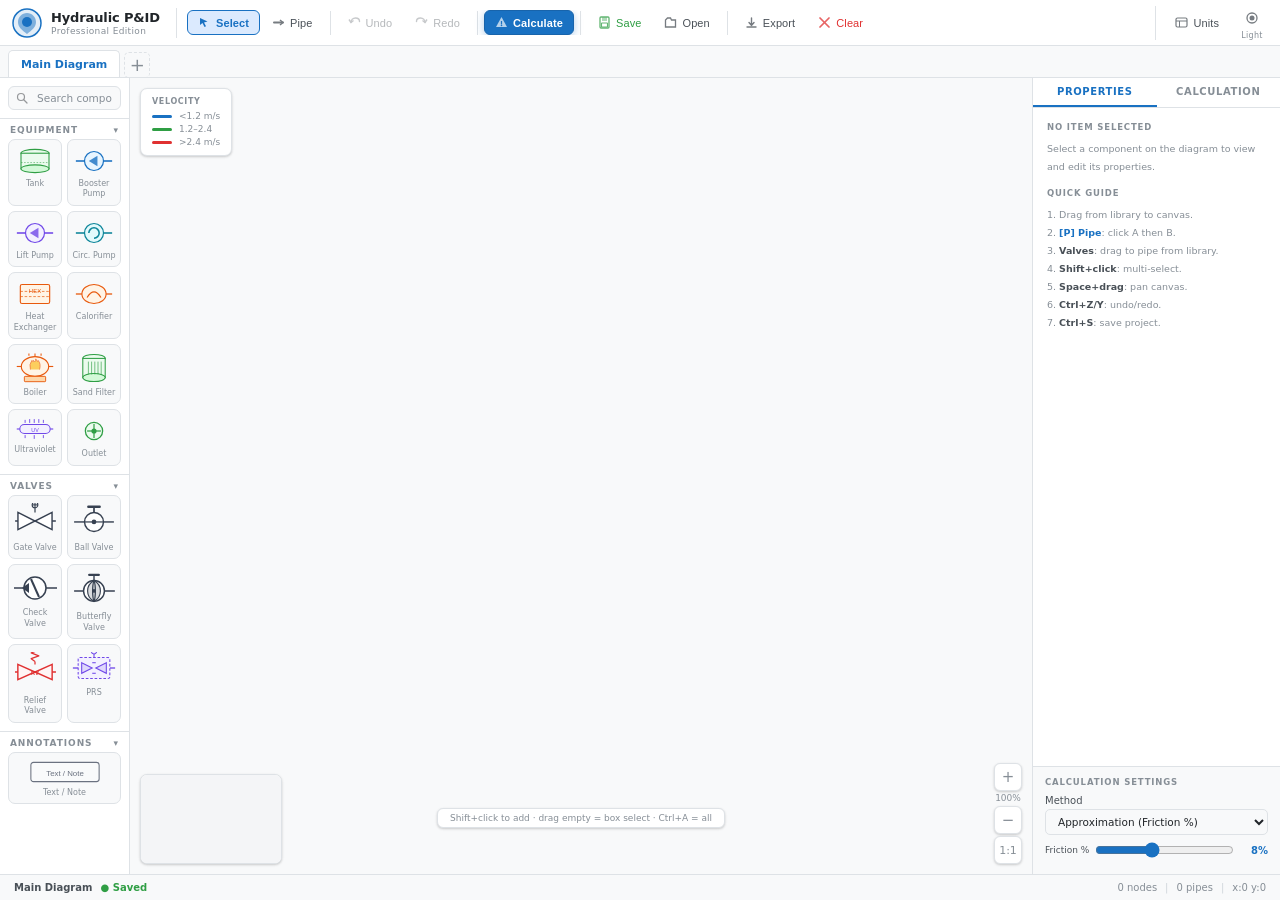
==== commit ac5f565d: "Add files via upload" ====
--- a/index.html
+++ b/index.html
@@ -176,68 +176,80 @@
     <div class="lib-sec" id="ls-valves">
       <div class="lib-sec-hdr" onclick="toggleLibSec('ls-valves')">Valves <span class="chev">▾</span></div>
       <div class="lib-items">
-        <!-- Gate Valve -->
+        <!-- Gate Valve — bowtie + handwheel -->
         <div class="li" draggable="true" data-type="valve-gate">
-          <svg width="38" height="28" viewBox="0 0 44 28" fill="none">
-            <polygon points="2,6 20,14 2,22" stroke="#d97706" stroke-width="1.3" fill="#fffbeb"/>
-            <polygon points="42,6 24,14 42,22" stroke="#d97706" stroke-width="1.3" fill="#fffbeb"/>
-            <line x1="20" y1="14" x2="24" y2="14" stroke="#d97706" stroke-width="1.5"/>
-            <line x1="21" y1="6" x2="21" y2="1" stroke="#d97706" stroke-width="1.3"/>
-            <line x1="17" y1="1" x2="25" y2="1" stroke="#d97706" stroke-width="1.3"/>
+          <svg width="44" height="36" viewBox="0 0 44 38" fill="none">
+            <line x1="1" y1="19" x2="44" y2="19" stroke="#374151" stroke-width="1.5"/>
+            <polygon points="4,10 22,19 4,28" fill="white" stroke="#374151" stroke-width="1.5"/>
+            <polygon points="40,10 22,19 40,28" fill="white" stroke="#374151" stroke-width="1.5"/>
+            <line x1="22" y1="10" x2="22" y2="4" stroke="#374151" stroke-width="1.3"/>
+            <circle cx="22" cy="2" r="3" fill="white" stroke="#374151" stroke-width="1.2"/>
+            <line x1="19" y1="2" x2="25" y2="2" stroke="#374151" stroke-width="1.2"/>
+            <line x1="22" y1="-1" x2="22" y2="5" stroke="#374151" stroke-width="1.2"/>
           </svg>
           <span>Gate Valve</span>
         </div>
-        <!-- Ball Valve -->
+        <!-- Ball Valve — circle + through bore + handle -->
         <div class="li" draggable="true" data-type="valve-ball">
-          <svg width="38" height="28" viewBox="0 0 44 28" fill="none">
-            <circle cx="22" cy="14" r="9" stroke="#d97706" stroke-width="1.3" fill="#fffbeb"/>
-            <line x1="1" y1="14" x2="13" y2="14" stroke="#d97706" stroke-width="1.8"/>
-            <line x1="31" y1="14" x2="43" y2="14" stroke="#d97706" stroke-width="1.8"/>
-            <line x1="22" y1="7" x2="22" y2="21" stroke="#d97706" stroke-width="1.5"/>
-            <line x1="22" y1="5" x2="22" y2="1" stroke="#d97706" stroke-width="1.3"/>
-            <line x1="18" y1="1" x2="26" y2="1" stroke="#d97706" stroke-width="1.3"/>
+          <svg width="44" height="36" viewBox="0 0 44 38" fill="none">
+            <line x1="1" y1="20" x2="12" y2="20" stroke="#374151" stroke-width="1.5"/>
+            <line x1="32" y1="20" x2="43" y2="20" stroke="#374151" stroke-width="1.5"/>
+            <circle cx="22" cy="20" r="10" fill="white" stroke="#374151" stroke-width="1.5"/>
+            <line x1="12" y1="20" x2="32" y2="20" stroke="#374151" stroke-width="1.3"/>
+            <line x1="22" y1="10" x2="22" y2="4" stroke="#374151" stroke-width="1.8"/>
+            <line x1="16" y1="4" x2="28" y2="4" stroke="#374151" stroke-width="2.5" stroke-linecap="round"/>
+            <circle cx="22" cy="20" r="2.5" fill="#374151"/>
           </svg>
           <span>Ball Valve</span>
         </div>
-        <!-- Check Valve -->
+        <!-- Check Valve — circle body + clapper -->
         <div class="li" draggable="true" data-type="valve-check">
-          <svg width="38" height="28" viewBox="0 0 44 28" fill="none">
-            <line x1="1" y1="14" x2="43" y2="14" stroke="#d97706" stroke-width="1.5"/>
-            <polygon points="8,7 28,14 8,21" stroke="#d97706" stroke-width="1.3" fill="#fffbeb"/>
-            <line x1="28" y1="7" x2="28" y2="21" stroke="#d97706" stroke-width="2"/>
+          <svg width="44" height="32" viewBox="0 0 44 32" fill="none">
+            <line x1="1" y1="16" x2="44" y2="16" stroke="#374151" stroke-width="1.5"/>
+            <circle cx="22" cy="16" r="11" fill="white" stroke="#374151" stroke-width="1.5"/>
+            <line x1="18" y1="7" x2="26" y2="25" stroke="#374151" stroke-width="2"/>
+            <polygon points="9,16 16,11 16,21" fill="#374151"/>
           </svg>
           <span>Check Valve</span>
         </div>
-        <!-- Butterfly Valve -->
+        <!-- Butterfly Valve — circle + disc + stem -->
         <div class="li" draggable="true" data-type="valve-butterfly">
-          <svg width="38" height="28" viewBox="0 0 44 28" fill="none">
-            <line x1="1" y1="14" x2="43" y2="14" stroke="#d97706" stroke-width="1.5"/>
-            <ellipse cx="22" cy="14" rx="10" ry="8" stroke="#d97706" stroke-width="1.3" fill="#fffbeb"/>
-            <line x1="22" y1="6" x2="22" y2="22" stroke="#d97706" stroke-width="1.5"/>
-            <line x1="22" y1="4" x2="22" y2="1" stroke="#d97706" stroke-width="1.3"/>
-            <line x1="18" y1="1" x2="26" y2="1" stroke="#d97706" stroke-width="1.3"/>
+          <svg width="44" height="36" viewBox="0 0 44 38" fill="none">
+            <line x1="1" y1="20" x2="44" y2="20" stroke="#374151" stroke-width="1.5"/>
+            <circle cx="22" cy="20" r="11" fill="white" stroke="#374151" stroke-width="1.5"/>
+            <path d="M22 9 C13 14 13 26 22 31 C24 26 24 14 22 9Z" fill="rgba(55,65,81,.18)" stroke="#374151" stroke-width="1.2"/>
+            <path d="M22 9 C31 14 31 26 22 31 C20 26 20 14 22 9Z" fill="rgba(55,65,81,.18)" stroke="#374151" stroke-width="1.2"/>
+            <line x1="22" y1="9" x2="22" y2="3" stroke="#374151" stroke-width="1.5"/>
+            <line x1="17" y1="3" x2="27" y2="3" stroke="#374151" stroke-width="2.5" stroke-linecap="round"/>
+            <circle cx="22" cy="20" r="2" fill="#374151"/>
           </svg>
           <span>Butterfly Valve</span>
         </div>
-        <!-- Pressure Relief Valve -->
+        <!-- PRV — bowtie + spring coil (like reference image) -->
         <div class="li" draggable="true" data-type="valve-relief">
-          <svg width="38" height="28" viewBox="0 0 44 28" fill="none">
-            <line x1="1" y1="14" x2="43" y2="14" stroke="#e03131" stroke-width="1.5"/>
-            <polygon points="10,7 34,14 10,21" stroke="#e03131" stroke-width="1.3" fill="#fff5f5"/>
-            <line x1="34" y1="7" x2="34" y2="1" stroke="#e03131" stroke-width="1.3"/>
-            <path d="M30 1 Q32 3 34 1 Q36 3 38 1" stroke="#e03131" stroke-width="1.3" fill="none"/>
+          <svg width="44" height="40" viewBox="0 0 44 42" fill="none">
+            <line x1="1" y1="21" x2="44" y2="21" stroke="#e03131" stroke-width="1.5"/>
+            <polygon points="4,13 22,21 4,29" fill="#fff5f5" stroke="#e03131" stroke-width="1.5"/>
+            <polygon points="40,13 22,21 40,29" fill="#fff5f5" stroke="#e03131" stroke-width="1.5"/>
+            <line x1="22" y1="13" x2="22" y2="10" stroke="#e03131" stroke-width="1.3"/>
+            <polyline points="22,10 18,7 26,4 18,1 26,-2" fill="none" stroke="#e03131" stroke-width="1.3" stroke-linejoin="round"/>
+            <line x1="18" y1="-2" x2="26" y2="-2" stroke="#e03131" stroke-width="1.5"/>
+            <text x="22" y="23" text-anchor="middle" fill="#e03131" font-size="6" font-family="sans-serif" dominant-baseline="middle" font-weight="bold">RV</text>
           </svg>
           <span>Relief Valve</span>
         </div>
-        <!-- Pressure Reducing Station -->
+        <!-- PRS — dashed box + gate inside + diaphragm (like reference image) -->
         <div class="li" draggable="true" data-type="valve-reducing">
-          <svg width="38" height="28" viewBox="0 0 44 28" fill="none">
-            <rect x="6" y="5" width="32" height="18" rx="2" stroke="#7048e8" stroke-width="1.3" fill="#f3f0ff"/>
-            <line x1="1" y1="14" x2="6" y2="14" stroke="#7048e8" stroke-width="1.8"/>
-            <line x1="38" y1="14" x2="43" y2="14" stroke="#7048e8" stroke-width="1.8"/>
-            <polygon points="12,10 22,14 12,18" stroke="#7048e8" stroke-width="1" fill="#c5b8fa"/>
-            <polygon points="32,10 22,14 32,18" stroke="#7048e8" stroke-width="1" fill="#c5b8fa"/>
-            <line x1="22" y1="10" x2="22" y2="18" stroke="#7048e8" stroke-width="1.3"/>
+          <svg width="44" height="32" viewBox="0 0 50 34" fill="none">
+            <line x1="1" y1="17" x2="7" y2="17" stroke="#7048e8" stroke-width="1.5"/>
+            <line x1="43" y1="17" x2="49" y2="17" stroke="#7048e8" stroke-width="1.5"/>
+            <rect x="7" y="5" width="36" height="24" rx="2" fill="#f3f0ff" stroke="#7048e8" stroke-width="1.2" stroke-dasharray="3,2"/>
+            <polygon points="11,11 23,17 11,23" fill="rgba(112,72,232,.15)" stroke="#7048e8" stroke-width="1.2"/>
+            <polygon points="39,11 27,17 39,23" fill="rgba(112,72,232,.15)" stroke="#7048e8" stroke-width="1.2"/>
+            <line x1="23" y1="11" x2="27" y2="11" stroke="#7048e8" stroke-width="1.2"/>
+            <line x1="23" y1="23" x2="27" y2="23" stroke="#7048e8" stroke-width="1.2"/>
+            <line x1="25" y1="5" x2="25" y2="1" stroke="#7048e8" stroke-width="1.2"/>
+            <circle cx="25" cy="-2" r="3" fill="#f3f0ff" stroke="#7048e8" stroke-width="1.2"/>
           </svg>
           <span>PRS</span>
         </div>
@@ -391,50 +403,59 @@
 </div>
 
 </div><!-- /app -->
-<!-- UNITS POPUP -->
-<div id="units-popup" style="display:none;position:fixed;inset:0;z-index:9999;background:rgba(0,0,0,.35);backdrop-filter:blur(2px)" onclick="if(event.target===this)closeUnits()">
-  <div id="units-box" style="position:absolute;top:50%;left:50%;transform:translate(-50%,-50%);background:var(--bg2);border:1px solid var(--brd);border-radius:10px;width:420px;box-shadow:0 8px 32px rgba(0,0,0,.25);overflow:hidden">
-    <div style="display:flex;align-items:center;justify-content:space-between;padding:12px 16px;border-bottom:1px solid var(--brd);background:var(--bg3)">
-      <div style="font-size:13px;font-weight:700;color:var(--txt)">⚙ Unit Settings</div>
-      <button onclick="closeUnits()" style="border:none;background:transparent;font-size:18px;cursor:pointer;color:var(--txt3);line-height:1;padding:2px 6px;border-radius:4px" onmouseover="this.style.background='var(--red-dim)'" onmouseout="this.style.background='transparent'">×</button>
-    </div>
-    <div style="padding:16px;display:grid;grid-template-columns:1fr 1fr;gap:12px">
-      <!-- Pressure -->
+
+<!-- UNITS POPUP — outside app so it overlays everything -->
+<div id="units-popup" style="display:none;position:fixed;top:0;left:0;width:100%;height:100%;z-index:9999;background:rgba(0,0,0,.45);backdrop-filter:blur(4px)" onclick="if(event.target===this)closeUnits()">
+  <div id="units-box" onclick="event.stopPropagation()" style="position:fixed;top:50%;left:50%;transform:translate(-50%,-50%);background:var(--bg2,#fff);border:1px solid var(--brd,#dee2e6);border-radius:12px;width:460px;max-width:95vw;box-shadow:0 12px 40px rgba(0,0,0,.3);overflow:hidden;font-family:'Segoe UI',sans-serif">
+    <!-- Header -->
+    <div style="display:flex;align-items:center;justify-content:space-between;padding:13px 18px;border-bottom:1px solid var(--brd,#dee2e6);background:var(--bg3,#f8f9fa)">
+      <div style="font-size:13px;font-weight:700;color:var(--txt,#212529)">⚙ Unit Settings</div>
+      <button onclick="closeUnits()" style="border:none;background:transparent;font-size:20px;cursor:pointer;color:var(--txt3,#868e96);line-height:1;padding:0 4px;border-radius:4px;transition:background .1s" onmouseover="this.style.background='#fee2e2'" onmouseout="this.style.background='transparent'">×</button>
+    </div>
+    <!-- Grid of options -->
+    <div style="padding:18px;display:grid;grid-template-columns:1fr 1fr;gap:16px;background:var(--bg2,#fff)">
       <div>
-        <div style="font-size:9px;font-weight:700;color:var(--txt3);text-transform:uppercase;letter-spacing:.1em;margin-bottom:8px">↓ Pressure</div>
-        <label class="uopt"><input type="radio" name="punit" value="m" checked> m H₂O (metre head)</label>
+        <div style="font-size:9px;font-weight:700;color:var(--txt3,#868e96);text-transform:uppercase;letter-spacing:.1em;margin-bottom:8px;display:flex;align-items:center;gap:5px">
+          <span style="font-size:13px">🔽</span> Pressure
+        </div>
+        <label class="uopt"><input type="radio" name="punit" value="m" checked> m (metre head)</label>
         <label class="uopt"><input type="radio" name="punit" value="bar"> bar</label>
         <label class="uopt"><input type="radio" name="punit" value="kpa"> kPa</label>
         <label class="uopt"><input type="radio" name="punit" value="psi"> psi</label>
         <label class="uopt"><input type="radio" name="punit" value="mpa"> MPa</label>
         <label class="uopt"><input type="radio" name="punit" value="atm"> atm</label>
       </div>
-      <!-- Flow -->
       <div>
-        <div style="font-size:9px;font-weight:700;color:var(--txt3);text-transform:uppercase;letter-spacing:.1em;margin-bottom:8px">↓ Flow Rate</div>
+        <div style="font-size:9px;font-weight:700;color:var(--txt3,#868e96);text-transform:uppercase;letter-spacing:.1em;margin-bottom:8px;display:flex;align-items:center;gap:5px">
+          <span style="font-size:13px">🔽</span> Flow Rate
+        </div>
         <label class="uopt"><input type="radio" name="funit" value="ls" checked> L/s</label>
         <label class="uopt"><input type="radio" name="funit" value="lm"> L/min</label>
         <label class="uopt"><input type="radio" name="funit" value="m3h"> m³/h</label>
         <label class="uopt"><input type="radio" name="funit" value="gpm"> gpm (US)</label>
         <label class="uopt"><input type="radio" name="funit" value="m3s"> m³/s</label>
       </div>
-      <!-- Power -->
       <div>
-        <div style="font-size:9px;font-weight:700;color:var(--txt3);text-transform:uppercase;letter-spacing:.1em;margin-bottom:8px">↓ Power</div>
+        <div style="font-size:9px;font-weight:700;color:var(--txt3,#868e96);text-transform:uppercase;letter-spacing:.1em;margin-bottom:8px;display:flex;align-items:center;gap:5px">
+          <span style="font-size:13px">🔽</span> Power
+        </div>
         <label class="uopt"><input type="radio" name="powunit" value="kw" checked> kW</label>
         <label class="uopt"><input type="radio" name="powunit" value="hp"> hp</label>
         <label class="uopt"><input type="radio" name="powunit" value="w"> W</label>
       </div>
-      <!-- Length -->
       <div>
-        <div style="font-size:9px;font-weight:700;color:var(--txt3);text-transform:uppercase;letter-spacing:.1em;margin-bottom:8px">↓ Length</div>
+        <div style="font-size:9px;font-weight:700;color:var(--txt3,#868e96);text-transform:uppercase;letter-spacing:.1em;margin-bottom:8px;display:flex;align-items:center;gap:5px">
+          <span style="font-size:13px">🔽</span> Length
+        </div>
         <label class="uopt"><input type="radio" name="lenunit" value="m" checked> m</label>
         <label class="uopt"><input type="radio" name="lenunit" value="ft"> ft</label>
         <label class="uopt"><input type="radio" name="lenunit" value="mm"> mm</label>
       </div>
     </div>
-    <div style="padding:10px 16px;border-top:1px solid var(--brd);text-align:right;background:var(--bg3)">
-      <button onclick="applyUnitsFromPopup()" style="padding:6px 18px;font-size:11px;font-weight:700;background:var(--blue);color:#fff;border:none;border-radius:6px;cursor:pointer">Apply</button>
+    <!-- Footer -->
+    <div style="padding:12px 18px;border-top:1px solid var(--brd,#dee2e6);background:var(--bg3,#f8f9fa);display:flex;align-items:center;justify-content:space-between">
+      <span style="font-size:10px;color:var(--txt3,#868e96)">Changes apply to all inputs and results</span>
+      <button onclick="applyUnitsFromPopup()" style="padding:7px 22px;font-size:12px;font-weight:700;background:#1971c2;color:#fff;border:none;border-radius:6px;cursor:pointer;transition:background .12s" onmouseover="this.style.background='#1864ab'" onmouseout="this.style.background='#1971c2'">Apply</button>
     </div>
   </div>
 </div>
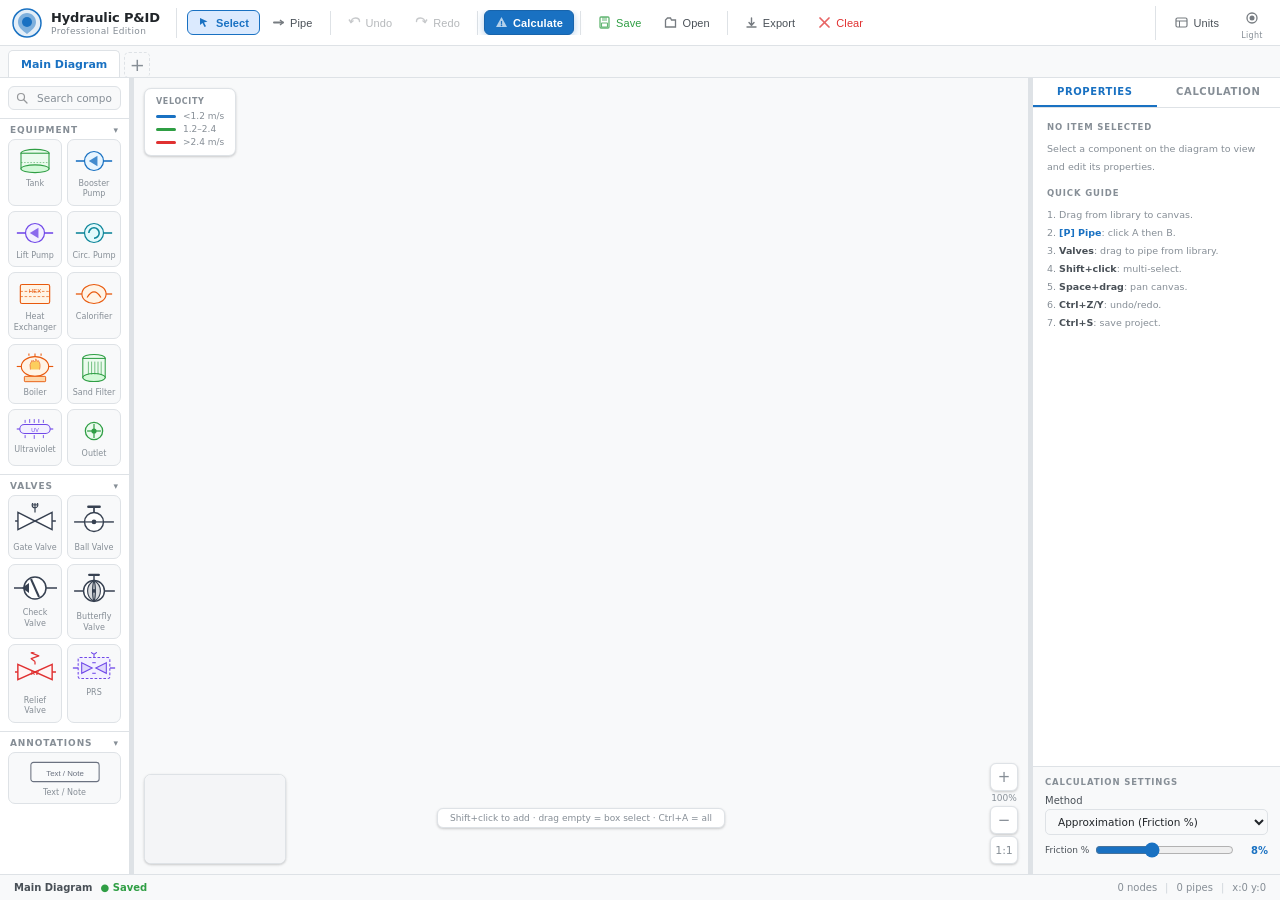
==== commit 2c4abc7f: "Add files via upload" ====
--- a/index.html
+++ b/index.html
@@ -273,6 +273,8 @@
   </div><!-- /lib-scroll -->
 </div><!-- /lib -->
 
+<div class="splitter splitter-v" id="spl-lib" title="Drag to resize library"></div>
+
 <!-- ══════════ CANVAS COLUMN ══════════ -->
 <div id="canvas-col">
   <div id="cvwrap">
@@ -319,6 +321,8 @@
     </div>
   </div>
 </div>
+
+<div class="splitter splitter-v" id="spl-rp" title="Drag to resize panel"></div>
 
 <!-- ══════════ RIGHT PANEL ══════════ -->
 <div id="rp">
--- a/style.css
+++ b/style.css
@@ -195,7 +195,12 @@
 #note-editor{position:absolute;display:none;z-index:200;background:var(--bg2);border:1.5px solid var(--blue);border-radius:5px;box-shadow:var(--shadow2);padding:0}
 #note-editor textarea{border:none;outline:none;background:transparent;font-size:12px;color:var(--txt);padding:6px 8px;resize:both;min-width:120px;min-height:36px;font-family:'Segoe UI',sans-serif;display:block}
 
-/* ── UNITS POPUP ── */
+/* ── RESIZABLE SPLITTERS ── */
+.splitter{flex-shrink:0;background:var(--brd);cursor:col-resize;transition:background .12s;position:relative;z-index:10}
+.splitter:hover,.splitter.active{background:var(--blue)}
+.splitter-v{width:4px}.splitter-v:hover,.splitter-v.active{width:4px;box-shadow:0 0 6px rgba(25,113,194,.35)}
+.splitter-h{height:4px;cursor:row-resize;width:100%}.splitter-h:hover,.splitter-h.active{box-shadow:0 0 6px rgba(25,113,194,.35)}
+
 .uopt{display:flex;align-items:center;gap:7px;font-size:11px;color:var(--txt2);padding:4px 6px;border-radius:5px;cursor:pointer;margin-bottom:2px}
 .uopt:hover{background:var(--bg4)}
 .uopt input[type=radio]{accent-color:var(--blue);width:13px;height:13px;flex-shrink:0}
